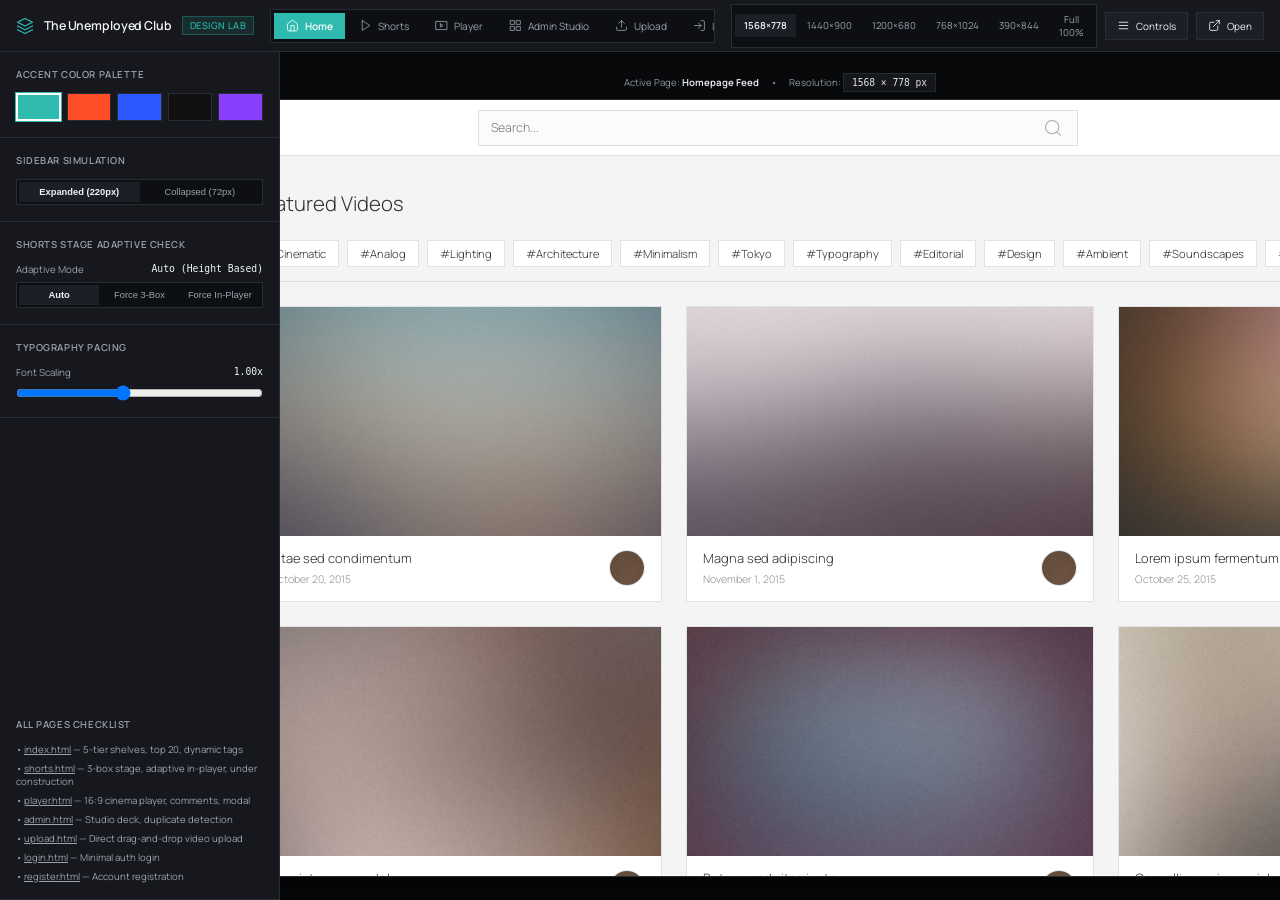
==== design/index.html @ 0a15f259 "Create interactive design lab and playground in design/ with multi-page preview and viewport experim" ====
<!DOCTYPE html>
<html lang="en">
<head>
  <meta charset="UTF-8">
  <meta name="viewport" content="width=device-width, initial-scale=1.0">
  <title>The Unemployed Club - Design Studio & Playground</title>
  <link rel="preconnect" href="https://fonts.googleapis.com">
  <link rel="preconnect" href="https://fonts.gstatic.com" crossorigin>
  <link href="https://fonts.googleapis.com/css2?family=Manrope:wght@300;400;500;600;700&display=swap" rel="stylesheet">
  <style>
    :root {
      --bg-studio: #0e0f12;
      --bg-panel: #16181d;
      --bg-panel-sub: #1c1f26;
      --color-border: #282c35;
      --color-fg: #9ba1b0;
      --color-fg-bold: #f0f2f5;
      --color-accent: #2ebaae;
      --font-sans: 'Manrope', -apple-system, BlinkMacSystemFont, sans-serif;
    }

    * {
      box-sizing: border-box;
      margin: 0;
      padding: 0;
    }

    html, body {
      height: 100%;
      background: var(--bg-studio);
      color: var(--color-fg);
      font-family: var(--font-sans);
      overflow: hidden;
      font-size: 13px;
    }

    /* Top Studio Navigation Header */
    .studio-header {
      height: 52px;
      background: var(--bg-panel);
      border-bottom: 1px solid var(--color-border);
      display: flex;
      align-items: center;
      justify-content: space-between;
      padding: 0 16px;
      gap: 16px;
      z-index: 100;
      position: relative;
    }

    .studio-brand {
      display: flex;
      align-items: center;
      gap: 10px;
      color: var(--color-fg-bold);
      font-weight: 600;
      font-size: 0.95rem;
      letter-spacing: -0.01em;
      white-space: nowrap;
    }

    .studio-brand svg {
      color: var(--color-accent);
      flex-shrink: 0;
    }

    .studio-tag {
      font-size: 0.72rem;
      font-weight: 500;
      color: var(--color-accent);
      background: rgba(46, 186, 174, 0.12);
      border: 1px solid rgba(46, 186, 174, 0.3);
      padding: 2px 7px;
      text-transform: uppercase;
      letter-spacing: 0.05em;
    }

    /* Page Navigation Tabs */
    .page-tabs-bar {
      display: flex;
      align-items: center;
      gap: 2px;
      background: var(--bg-studio);
      padding: 3px;
      border: 1px solid var(--color-border);
      overflow-x: auto;
    }

    .page-tab-btn {
      background: transparent;
      border: none;
      color: var(--color-fg);
      font-family: inherit;
      font-size: 0.78rem;
      padding: 6px 12px;
      cursor: pointer;
      display: inline-flex;
      align-items: center;
      gap: 6px;
      white-space: nowrap;
      transition: all 0.15s ease;
    }

    .page-tab-btn:hover {
      color: var(--color-fg-bold);
      background: var(--bg-panel-sub);
    }

    .page-tab-btn.is-active {
      color: #ffffff;
      background: var(--color-accent);
      font-weight: 600;
    }

    .page-tab-btn svg {
      width: 13px;
      height: 13px;
      flex-shrink: 0;
    }

    /* Right Viewport & Action Controls */
    .viewport-controls {
      display: flex;
      align-items: center;
      gap: 8px;
    }

    .viewport-preset-group {
      display: flex;
      align-items: center;
      gap: 2px;
      background: var(--bg-studio);
      padding: 3px;
      border: 1px solid var(--color-border);
    }

    .btn-vp {
      background: transparent;
      border: none;
      color: var(--color-fg);
      font-family: inherit;
      font-size: 0.74rem;
      padding: 5px 9px;
      cursor: pointer;
      transition: all 0.15s ease;
      display: inline-flex;
      align-items: center;
      gap: 5px;
    }

    .btn-vp:hover {
      color: var(--color-fg-bold);
      background: var(--bg-panel-sub);
    }

    .btn-vp.is-active {
      color: var(--color-fg-bold);
      background: var(--bg-panel-sub);
      font-weight: 600;
    }

    .btn-action-tool {
      background: var(--bg-panel-sub);
      border: 1px solid var(--color-border);
      color: var(--color-fg-bold);
      font-family: inherit;
      font-size: 0.76rem;
      padding: 6px 11px;
      cursor: pointer;
      display: inline-flex;
      align-items: center;
      gap: 6px;
      text-decoration: none;
      transition: all 0.15s ease;
    }

    .btn-action-tool:hover {
      border-color: var(--color-accent);
      color: var(--color-accent);
    }

    /* Main Studio Canvas Layout */
    .studio-main {
      height: calc(100% - 52px);
      display: flex;
      position: relative;
    }

    /* Left Design Experimentation Drawer */
    .experiment-drawer {
      width: 280px;
      background: var(--bg-panel);
      border-right: 1px solid var(--color-border);
      height: 100%;
      overflow-y: auto;
      display: flex;
      flex-direction: column;
      flex-shrink: 0;
      transition: width 0.2s ease, transform 0.2s ease;
    }

    .experiment-drawer.is-collapsed {
      transform: translateX(-100%);
      width: 0;
      border-right: none;
      overflow: hidden;
    }

    .drawer-section {
      padding: 16px;
      border-bottom: 1px solid var(--color-border);
    }

    .drawer-section-title {
      font-size: 0.74rem;
      font-weight: 600;
      text-transform: uppercase;
      letter-spacing: 0.06em;
      color: var(--color-fg);
      margin-bottom: 12px;
      display: flex;
      align-items: center;
      justify-content: space-between;
    }

    .control-row {
      display: flex;
      flex-direction: column;
      gap: 6px;
      margin-bottom: 12px;
    }

    .control-row:last-child {
      margin-bottom: 0;
    }

    .control-label {
      font-size: 0.75rem;
      color: var(--color-fg);
      display: flex;
      justify-content: space-between;
    }

    .control-label span:last-child {
      color: var(--color-fg-bold);
      font-family: monospace;
    }

    /* Color Swatch Options */
    .theme-swatches {
      display: grid;
      grid-template-columns: repeat(5, 1fr);
      gap: 6px;
    }

    .swatch-btn {
      width: 100%;
      height: 28px;
      border: 1px solid var(--color-border);
      cursor: pointer;
      transition: transform 0.15s ease, border-color 0.15s ease;
    }

    .swatch-btn:hover {
      transform: scale(1.08);
      border-color: #ffffff;
    }

    .swatch-btn.is-active {
      border: 2px solid #ffffff;
      outline: 1px solid var(--color-accent);
    }

    /* Segmented Radio Options */
    .seg-group {
      display: flex;
      background: var(--bg-studio);
      border: 1px solid var(--color-border);
      padding: 2px;
    }

    .seg-btn {
      flex: 1;
      background: transparent;
      border: none;
      color: var(--color-fg);
      font-size: 0.72rem;
      padding: 5px 8px;
      cursor: pointer;
      text-align: center;
      transition: all 0.15s ease;
    }

    .seg-btn:hover {
      color: var(--color-fg-bold);
    }

    .seg-btn.is-active {
      background: var(--bg-panel-sub);
      color: var(--color-fg-bold);
      font-weight: 600;
    }

    /* Central Viewport Stage */
    .viewport-stage {
      flex: 1;
      height: 100%;
      background: #08090b;
      display: flex;
      flex-direction: column;
      align-items: center;
      justify-content: center;
      position: relative;
      overflow: auto;
      padding: 16px;
    }

    .viewport-meta-bar {
      margin-bottom: 10px;
      display: flex;
      align-items: center;
      gap: 12px;
      font-size: 0.74rem;
      color: var(--color-fg);
    }

    .viewport-meta-badge {
      background: var(--bg-panel);
      border: 1px solid var(--color-border);
      padding: 3px 8px;
      color: var(--color-fg-bold);
      font-family: monospace;
    }

    .viewport-frame-wrapper {
      position: relative;
      background: #ffffff;
      box-shadow: 0 16px 48px rgba(0, 0, 0, 0.7);
      border: 1px solid var(--color-border);
      transition: width 0.25s cubic-bezier(0.16, 1, 0.3, 1), height 0.25s cubic-bezier(0.16, 1, 0.3, 1);
      display: flex;
      flex-direction: column;
    }

    .preview-iframe {
      width: 100%;
      height: 100%;
      border: none;
      display: block;
      background: #ffffff;
    }

    /* Component Inspector Modal / Drawer */
    .component-gallery {
      display: none;
      width: 100%;
      height: 100%;
      overflow-y: auto;
      padding: 24px;
      background: var(--bg-studio);
    }

    .component-gallery.is-active {
      display: block;
    }

    .gallery-grid {
      display: grid;
      grid-template-columns: repeat(auto-fill, minmax(360px, 1fr));
      gap: 20px;
      max-width: 1400px;
      margin: 0 auto;
    }

    .gallery-card {
      background: var(--bg-panel);
      border: 1px solid var(--color-border);
      padding: 18px;
      display: flex;
      flex-direction: column;
      gap: 12px;
    }

    .gallery-card-title {
      font-size: 0.84rem;
      font-weight: 600;
      color: var(--color-fg-bold);
      border-bottom: 1px solid var(--color-border);
      padding-bottom: 8px;
      display: flex;
      justify-content: space-between;
    }

    .gallery-card-preview {
      background: #ffffff;
      padding: 16px;
      color: #111111;
      display: flex;
      align-items: center;
      justify-content: center;
      min-height: 140px;
    }
  </style>
</head>
<body>

  <!-- Top Studio Navigation Header -->
  <header class="studio-header">
    <div class="studio-brand">
      <svg xmlns="http://www.w3.org/2000/svg" width="18" height="18" viewBox="0 0 24 24" fill="none" stroke="currentColor" stroke-width="1.8" stroke-linecap="round" stroke-linejoin="round">
        <polygon points="12 2 2 7 12 12 22 7 12 2"/>
        <polyline points="2 17 12 22 22 17"/>
        <polyline points="2 12 12 17 22 12"/>
      </svg>
      <span>The Unemployed Club</span>
      <span class="studio-tag">Design Lab</span>
    </div>

    <!-- Page Switcher Tabs -->
    <nav class="page-tabs-bar" aria-label="Page Selection">
      <button class="page-tab-btn is-active" data-page="../index.html" data-title="Homepage Feed">
        <svg xmlns="http://www.w3.org/2000/svg" width="14" height="14" viewBox="0 0 24 24" fill="none" stroke="currentColor" stroke-width="1.5" stroke-linecap="round" stroke-linejoin="round">
          <path d="m3 9 9-7 9 7v11a2 2 0 0 1-2 2H5a2 2 0 0 1-2-2z"/>
          <polyline points="9 22 9 12 15 12 15 22"/>
        </svg>
        <span>Home</span>
      </button>

      <button class="page-tab-btn" data-page="../shorts.html" data-title="Shorts Viewer (3-Box & In-Player)">
        <svg xmlns="http://www.w3.org/2000/svg" width="14" height="14" viewBox="0 0 24 24" fill="none" stroke="currentColor" stroke-width="1.5" stroke-linecap="round" stroke-linejoin="round">
          <polygon points="6 3 20 12 6 21 6 3"/>
        </svg>
        <span>Shorts</span>
      </button>

      <button class="page-tab-btn" data-page="../player.html" data-title="16:9 Cinema Player">
        <svg xmlns="http://www.w3.org/2000/svg" width="14" height="14" viewBox="0 0 24 24" fill="none" stroke="currentColor" stroke-width="1.5" stroke-linecap="round" stroke-linejoin="round">
          <rect width="20" height="15" x="2" y="4.5" rx="0"/>
          <polygon points="10 9 15 12 10 15 10 9"/>
        </svg>
        <span>Player</span>
      </button>

      <button class="page-tab-btn" data-page="../admin.html" data-title="Content Admin Studio">
        <svg xmlns="http://www.w3.org/2000/svg" width="14" height="14" viewBox="0 0 24 24" fill="none" stroke="currentColor" stroke-width="1.5" stroke-linecap="round" stroke-linejoin="round">
          <rect x="3" y="3" width="7" height="7"/>
          <rect x="14" y="3" width="7" height="7"/>
          <rect x="14" y="14" width="7" height="7"/>
          <rect x="3" y="14" width="7" height="7"/>
        </svg>
        <span>Admin Studio</span>
      </button>

      <button class="page-tab-btn" data-page="../upload.html" data-title="Upload Video Studio">
        <svg xmlns="http://www.w3.org/2000/svg" width="14" height="14" viewBox="0 0 24 24" fill="none" stroke="currentColor" stroke-width="1.5" stroke-linecap="round" stroke-linejoin="round">
          <path d="M21 15v4a2 2 0 0 1-2 2H5a2 2 0 0 1-2-2v-4"/>
          <polyline points="17 8 12 3 7 8"/>
          <line x1="12" x2="12" y1="3" y2="15"/>
        </svg>
        <span>Upload</span>
      </button>

      <button class="page-tab-btn" data-page="../login.html" data-title="User Authentication">
        <svg xmlns="http://www.w3.org/2000/svg" width="14" height="14" viewBox="0 0 24 24" fill="none" stroke="currentColor" stroke-width="1.5" stroke-linecap="round" stroke-linejoin="round">
          <path d="M15 3h4a2 2 0 0 1 2 2v14a2 2 0 0 1-2 2h-4"/>
          <polyline points="10 17 15 12 10 7"/>
          <line x1="15" x2="3" y1="12" y2="12"/>
        </svg>
        <span>Login</span>
      </button>

      <button class="page-tab-btn" data-page="../register.html" data-title="Register Account">
        <svg xmlns="http://www.w3.org/2000/svg" width="14" height="14" viewBox="0 0 24 24" fill="none" stroke="currentColor" stroke-width="1.5" stroke-linecap="round" stroke-linejoin="round">
          <path d="M16 21v-2a4 4 0 0 0-4-4H6a4 4 0 0 0-4 4v2"/>
          <circle cx="9" cy="7" r="4"/>
          <line x1="19" x2="19" y1="8" y2="14"/>
          <line x1="22" x2="16" y1="11" y2="11"/>
        </svg>
        <span>Register</span>
      </button>
    </nav>

    <!-- Viewport Resolution Presets & Tools -->
    <div class="viewport-controls">
      <div class="viewport-preset-group">
        <button class="btn-vp is-active" data-w="1568" data-h="778" title="User Viewport Resolution">
          <span>1568×778</span>
        </button>
        <button class="btn-vp" data-w="1440" data-h="900" title="Laptop">
          <span>1440×900</span>
        </button>
        <button class="btn-vp" data-w="1200" data-h="680" title="Shorter Screen (Tests Adaptive In-Player Layout)">
          <span>1200×680</span>
        </button>
        <button class="btn-vp" data-w="768" data-h="1024" title="Tablet">
          <span>768×1024</span>
        </button>
        <button class="btn-vp" data-w="390" data-h="844" title="Mobile">
          <span>390×844</span>
        </button>
        <button class="btn-vp" data-w="100%" data-h="100%" title="Full Fluid View">
          <span>Full 100%</span>
        </button>
      </div>

      <button class="btn-action-tool" id="btn-toggle-drawer" title="Toggle Design Controls">
        <svg xmlns="http://www.w3.org/2000/svg" width="13" height="13" viewBox="0 0 24 24" fill="none" stroke="currentColor" stroke-width="1.6" stroke-linecap="round" stroke-linejoin="round">
          <line x1="4" x2="20" y1="12" y2="12"/>
          <line x1="4" x2="20" y1="6" y2="6"/>
          <line x1="4" x2="20" y1="18" y2="18"/>
        </svg>
        <span>Controls</span>
      </button>

      <a href="../index.html" target="_blank" class="btn-action-tool" id="btn-open-external" title="Open Current Page in New Tab">
        <svg xmlns="http://www.w3.org/2000/svg" width="13" height="13" viewBox="0 0 24 24" fill="none" stroke="currentColor" stroke-width="1.6" stroke-linecap="round" stroke-linejoin="round">
          <path d="M18 13v6a2 2 0 0 1-2 2H5a2 2 0 0 1-2-2V8a2 2 0 0 1 2-2h6"/>
          <polyline points="15 3 21 3 21 9"/>
          <line x1="10" x2="21" y1="14" y2="3"/>
        </svg>
        <span>Open</span>
      </a>
    </div>
  </header>

  <!-- Main Studio Workspace -->
  <main class="studio-main">

    <!-- Left Experimentation Drawer -->
    <aside class="experiment-drawer" id="experiment-drawer">
      <div class="drawer-section">
        <div class="drawer-section-title">
          <span>Accent Color Palette</span>
        </div>
        <div class="theme-swatches">
          <button class="swatch-btn is-active" data-color="#2ebaae" style="background: #2ebaae;" title="Editorial Teal (Default)"></button>
          <button class="swatch-btn" data-color="#ff4d28" style="background: #ff4d28;" title="International Orange"></button>
          <button class="swatch-btn" data-color="#2b59ff" style="background: #2b59ff;" title="Cobalt Modern"></button>
          <button class="swatch-btn" data-color="#111111" style="background: #111111;" title="Brutalist Onyx"></button>
          <button class="swatch-btn" data-color="#8a3ffc" style="background: #8a3ffc;" title="Studio Purple"></button>
        </div>
      </div>

      <div class="drawer-section">
        <div class="drawer-section-title">
          <span>Sidebar Simulation</span>
        </div>
        <div class="seg-group" id="sidebar-seg-group">
          <button class="seg-btn is-active" data-sidebar="expanded">Expanded (220px)</button>
          <button class="seg-btn" data-sidebar="collapsed">Collapsed (72px)</button>
        </div>
      </div>

      <div class="drawer-section">
        <div class="drawer-section-title">
          <span>Shorts Stage Adaptive Check</span>
        </div>
        <div class="control-row">
          <label class="control-label">
            <span>Adaptive Mode</span>
            <span id="label-adaptive-mode">Auto (Height Based)</span>
          </label>
          <div class="seg-group" id="adaptive-seg-group">
            <button class="seg-btn is-active" data-force-adaptive="auto">Auto</button>
            <button class="seg-btn" data-force-adaptive="3box">Force 3-Box</button>
            <button class="seg-btn" data-force-adaptive="inplayer">Force In-Player</button>
          </div>
        </div>
      </div>

      <div class="drawer-section">
        <div class="drawer-section-title">
          <span>Typography Pacing</span>
        </div>
        <div class="control-row">
          <label class="control-label">
            <span>Font Scaling</span>
            <span id="label-font-scale">1.00x</span>
          </label>
          <input type="range" id="slider-font-scale" min="0.85" max="1.2" step="0.05" value="1.0" style="width: 100%;" />
        </div>
      </div>

      <div class="drawer-section" style="margin-top: auto;">
        <div class="drawer-section-title">
          <span>All Pages Checklist</span>
        </div>
        <ul style="list-style: none; font-size: 0.74rem; display: flex; flex-direction: column; gap: 6px; color: var(--color-fg);">
          <li>• <a href="../index.html" style="color: inherit;">index.html</a> — 5-tier shelves, top 20, dynamic tags</li>
          <li>• <a href="../shorts.html" style="color: inherit;">shorts.html</a> — 3-box stage, adaptive in-player, under construction</li>
          <li>• <a href="../player.html" style="color: inherit;">player.html</a> — 16:9 cinema player, comments, modal</li>
          <li>• <a href="../admin.html" style="color: inherit;">admin.html</a> — Studio deck, duplicate detection</li>
          <li>• <a href="../upload.html" style="color: inherit;">upload.html</a> — Direct drag-and-drop video upload</li>
          <li>• <a href="../login.html" style="color: inherit;">login.html</a> — Minimal auth login</li>
          <li>• <a href="../register.html" style="color: inherit;">register.html</a> — Account registration</li>
        </ul>
      </div>
    </aside>

    <!-- Viewport Stage -->
    <div class="viewport-stage" id="viewport-stage">
      <div class="viewport-meta-bar">
        <span>Active Page: <strong id="meta-page-title" style="color: var(--color-fg-bold);">Homepage Feed</strong></span>
        <span>•</span>
        <span>Resolution: <span class="viewport-meta-badge" id="meta-resolution">1568 × 778 px</span></span>
      </div>

      <div class="viewport-frame-wrapper" id="frame-wrapper" style="width: 1568px; height: 778px;">
        <iframe src="../index.html" class="preview-iframe" id="preview-iframe" title="Design Preview"></iframe>
      </div>
    </div>

  </main>

  <script>
    document.addEventListener('DOMContentLoaded', () => {
      const iframe = document.getElementById('preview-iframe');
      const frameWrapper = document.getElementById('frame-wrapper');
      const metaTitle = document.getElementById('meta-page-title');
      const metaRes = document.getElementById('meta-resolution');
      const openBtn = document.getElementById('btn-open-external');
      const drawer = document.getElementById('experiment-drawer');
      const drawerToggle = document.getElementById('btn-toggle-drawer');

      // 1. Page Tab Switching
      const pageTabs = document.querySelectorAll('.page-tab-btn');
      pageTabs.forEach(tab => {
        tab.addEventListener('click', () => {
          pageTabs.forEach(t => t.classList.remove('is-active'));
          tab.classList.add('is-active');

          const pageUrl = tab.getAttribute('data-page');
          const title = tab.getAttribute('data-title');

          iframe.src = pageUrl;
          metaTitle.textContent = title;
          openBtn.href = pageUrl;
        });
      });

      // 2. Viewport Switching
      const vpButtons = document.querySelectorAll('.btn-vp');
      vpButtons.forEach(btn => {
        btn.addEventListener('click', () => {
          vpButtons.forEach(b => b.classList.remove('is-active'));
          btn.classList.add('is-active');

          const w = btn.getAttribute('data-w');
          const h = btn.getAttribute('data-h');

          if (w.endsWith('%')) {
            frameWrapper.style.width = '100%';
            frameWrapper.style.height = '100%';
            metaRes.textContent = 'Fluid 100%';
          } else {
            frameWrapper.style.width = `${w}px`;
            frameWrapper.style.height = `${h}px`;
            metaRes.textContent = `${w} × ${h} px`;
          }
        });
      });

      // 3. Toggle Drawer
      if (drawerToggle && drawer) {
        drawerToggle.addEventListener('click', () => {
          drawer.classList.toggle('is-collapsed');
        });
      }

      // 4. Accent Color Switcher (Injects CSS variable into active iframe)
      const swatches = document.querySelectorAll('.swatch-btn');
      swatches.forEach(btn => {
        btn.addEventListener('click', () => {
          swatches.forEach(s => s.classList.remove('is-active'));
          btn.classList.add('is-active');

          const color = btn.getAttribute('data-color');
          try {
            if (iframe.contentDocument) {
              iframe.contentDocument.documentElement.style.setProperty('--color-accent', color);
            }
          } catch (e) {}
        });
      });

      // 5. Sidebar Simulation
      const sidebarBtns = document.querySelectorAll('#sidebar-seg-group .seg-btn');
      sidebarBtns.forEach(btn => {
        btn.addEventListener('click', () => {
          sidebarBtns.forEach(b => b.classList.remove('is-active'));
          btn.classList.add('is-active');

          const mode = btn.getAttribute('data-sidebar');
          try {
            if (iframe.contentDocument && iframe.contentDocument.body) {
              if (mode === 'collapsed') {
                iframe.contentDocument.body.classList.add('sidebar-collapsed');
              } else {
                iframe.contentDocument.body.classList.remove('sidebar-collapsed');
              }
            }
          } catch (e) {}
        });
      });

      // 6. Font Scale Slider
      const fontSlider = document.getElementById('slider-font-scale');
      const fontLabel = document.getElementById('label-font-scale');
      if (fontSlider && fontLabel) {
        fontSlider.addEventListener('input', () => {
          const val = fontSlider.value;
          fontLabel.textContent = `${parseFloat(val).toFixed(2)}x`;
          try {
            if (iframe.contentDocument) {
              iframe.contentDocument.documentElement.style.fontSize = `${16 * parseFloat(val)}px`;
            }
          } catch (e) {}
        });
      }

      // 7. Force Adaptive Mode (for testing Shorts layout specifically)
      const adaptiveBtns = document.querySelectorAll('#adaptive-seg-group .seg-btn');
      adaptiveBtns.forEach(btn => {
        btn.addEventListener('click', () => {
          adaptiveBtns.forEach(b => b.classList.remove('is-active'));
          btn.classList.add('is-active');

          const mode = btn.getAttribute('data-force-adaptive');
          try {
            if (!iframe.contentDocument) return;
            const doc = iframe.contentDocument;
            const comments = doc.getElementById('shorts-companion-panel');
            const info = doc.getElementById('shorts-info-panel');
            const overlay = doc.getElementById('shorts-player-overlay-info');
            const stage = doc.getElementById('shorts-stage');

            if (!comments || !overlay) return;

            if (mode === '3box') {
              comments.style.setProperty('display', 'flex', 'important');
              if (info) info.style.setProperty('display', 'flex', 'important');
              overlay.style.setProperty('display', 'none', 'important');
              if (stage) stage.style.setProperty('justify-content', 'space-between', 'important');
            } else if (mode === 'inplayer') {
              comments.style.setProperty('display', 'none', 'important');
              if (info) info.style.setProperty('display', 'none', 'important');
              overlay.style.setProperty('display', 'flex', 'important');
              if (stage) stage.style.setProperty('justify-content', 'center', 'important');
            } else {
              comments.style.removeProperty('display');
              if (info) info.removeProperty('display');
              overlay.style.removeProperty('display');
              if (stage) stage.style.removeProperty('justify-content');
            }
          } catch (e) {}
        });
      });

      // Re-apply live settings whenever iframe loads
      iframe.addEventListener('load', () => {
        const activeSwatch = document.querySelector('.swatch-btn.is-active');
        if (activeSwatch) {
          const color = activeSwatch.getAttribute('data-color');
          try {
            iframe.contentDocument.documentElement.style.setProperty('--color-accent', color);
          } catch (e) {}
        }
      });
    });
  </script>
</body>
</html>
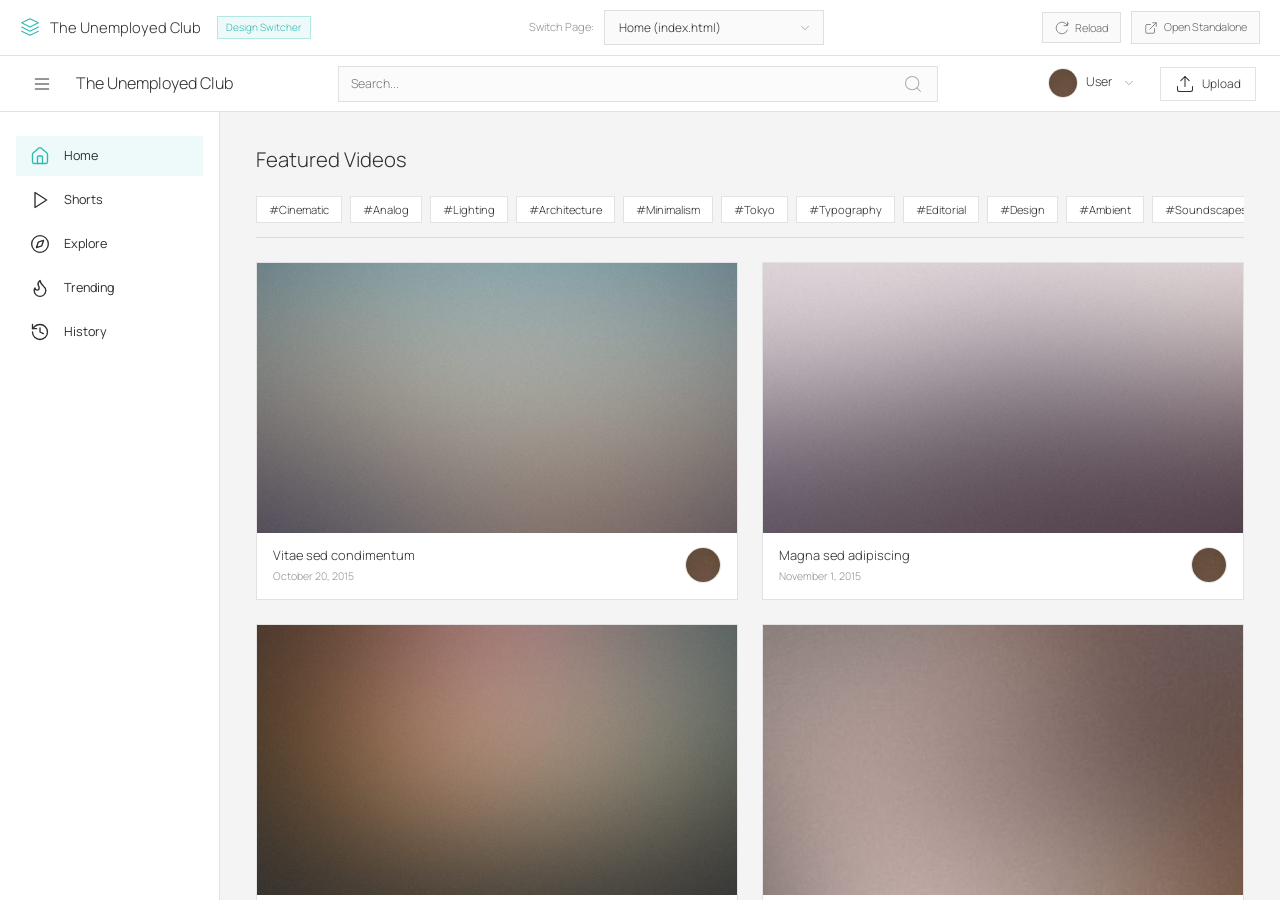
==== commit 0b169cb0: "Streamline design preview: remove dark drawer & borders, match website design with clean top dropdow" ====
--- a/design/index.html
+++ b/design/index.html
@@ -3,769 +3,284 @@
 <head>
   <meta charset="UTF-8">
   <meta name="viewport" content="width=device-width, initial-scale=1.0">
-  <title>The Unemployed Club - Design Studio & Playground</title>
+  <title>The Unemployed Club - Design Preview & Page Switcher</title>
   <link rel="preconnect" href="https://fonts.googleapis.com">
   <link rel="preconnect" href="https://fonts.gstatic.com" crossorigin>
   <link href="https://fonts.googleapis.com/css2?family=Manrope:wght@300;400;500;600;700&display=swap" rel="stylesheet">
+  <link rel="stylesheet" href="../css/style.css?v=6.0">
   <style>
-    :root {
-      --bg-studio: #0e0f12;
-      --bg-panel: #16181d;
-      --bg-panel-sub: #1c1f26;
-      --color-border: #282c35;
-      --color-fg: #9ba1b0;
-      --color-fg-bold: #f0f2f5;
-      --color-accent: #2ebaae;
-      --font-sans: 'Manrope', -apple-system, BlinkMacSystemFont, sans-serif;
-    }
-
-    * {
-      box-sizing: border-box;
+    /* Reset & Full Screen Edge-to-Edge Canvas */
+    html, body {
       margin: 0;
       padding: 0;
-    }
-
-    html, body {
-      height: 100%;
-      background: var(--bg-studio);
-      color: var(--color-fg);
-      font-family: var(--font-sans);
-      overflow: hidden;
-      font-size: 13px;
-    }
-
-    /* Top Studio Navigation Header */
-    .studio-header {
-      height: 52px;
-      background: var(--bg-panel);
-      border-bottom: 1px solid var(--color-border);
-      display: flex;
-      align-items: center;
-      justify-content: space-between;
-      padding: 0 16px;
-      gap: 16px;
-      z-index: 100;
-      position: relative;
-    }
-
-    .studio-brand {
-      display: flex;
-      align-items: center;
-      gap: 10px;
-      color: var(--color-fg-bold);
-      font-weight: 600;
-      font-size: 0.95rem;
-      letter-spacing: -0.01em;
-      white-space: nowrap;
-    }
-
-    .studio-brand svg {
-      color: var(--color-accent);
-      flex-shrink: 0;
-    }
-
-    .studio-tag {
-      font-size: 0.72rem;
-      font-weight: 500;
-      color: var(--color-accent);
-      background: rgba(46, 186, 174, 0.12);
-      border: 1px solid rgba(46, 186, 174, 0.3);
-      padding: 2px 7px;
-      text-transform: uppercase;
-      letter-spacing: 0.05em;
-    }
-
-    /* Page Navigation Tabs */
-    .page-tabs-bar {
-      display: flex;
-      align-items: center;
-      gap: 2px;
-      background: var(--bg-studio);
-      padding: 3px;
-      border: 1px solid var(--color-border);
-      overflow-x: auto;
-    }
-
-    .page-tab-btn {
-      background: transparent;
-      border: none;
-      color: var(--color-fg);
-      font-family: inherit;
-      font-size: 0.78rem;
-      padding: 6px 12px;
-      cursor: pointer;
-      display: inline-flex;
-      align-items: center;
-      gap: 6px;
-      white-space: nowrap;
-      transition: all 0.15s ease;
-    }
-
-    .page-tab-btn:hover {
-      color: var(--color-fg-bold);
-      background: var(--bg-panel-sub);
-    }
-
-    .page-tab-btn.is-active {
-      color: #ffffff;
-      background: var(--color-accent);
-      font-weight: 600;
-    }
-
-    .page-tab-btn svg {
-      width: 13px;
-      height: 13px;
-      flex-shrink: 0;
-    }
-
-    /* Right Viewport & Action Controls */
-    .viewport-controls {
-      display: flex;
-      align-items: center;
-      gap: 8px;
-    }
-
-    .viewport-preset-group {
-      display: flex;
-      align-items: center;
-      gap: 2px;
-      background: var(--bg-studio);
-      padding: 3px;
-      border: 1px solid var(--color-border);
-    }
-
-    .btn-vp {
-      background: transparent;
-      border: none;
-      color: var(--color-fg);
-      font-family: inherit;
-      font-size: 0.74rem;
-      padding: 5px 9px;
-      cursor: pointer;
-      transition: all 0.15s ease;
-      display: inline-flex;
-      align-items: center;
-      gap: 5px;
-    }
-
-    .btn-vp:hover {
-      color: var(--color-fg-bold);
-      background: var(--bg-panel-sub);
-    }
-
-    .btn-vp.is-active {
-      color: var(--color-fg-bold);
-      background: var(--bg-panel-sub);
-      font-weight: 600;
-    }
-
-    .btn-action-tool {
-      background: var(--bg-panel-sub);
-      border: 1px solid var(--color-border);
-      color: var(--color-fg-bold);
-      font-family: inherit;
-      font-size: 0.76rem;
-      padding: 6px 11px;
-      cursor: pointer;
-      display: inline-flex;
-      align-items: center;
-      gap: 6px;
-      text-decoration: none;
-      transition: all 0.15s ease;
-    }
-
-    .btn-action-tool:hover {
-      border-color: var(--color-accent);
-      color: var(--color-accent);
-    }
-
-    /* Main Studio Canvas Layout */
-    .studio-main {
-      height: calc(100% - 52px);
-      display: flex;
-      position: relative;
-    }
-
-    /* Left Design Experimentation Drawer */
-    .experiment-drawer {
-      width: 280px;
-      background: var(--bg-panel);
-      border-right: 1px solid var(--color-border);
-      height: 100%;
-      overflow-y: auto;
-      display: flex;
-      flex-direction: column;
-      flex-shrink: 0;
-      transition: width 0.2s ease, transform 0.2s ease;
-    }
-
-    .experiment-drawer.is-collapsed {
-      transform: translateX(-100%);
-      width: 0;
-      border-right: none;
-      overflow: hidden;
-    }
-
-    .drawer-section {
-      padding: 16px;
-      border-bottom: 1px solid var(--color-border);
-    }
-
-    .drawer-section-title {
-      font-size: 0.74rem;
-      font-weight: 600;
-      text-transform: uppercase;
-      letter-spacing: 0.06em;
-      color: var(--color-fg);
-      margin-bottom: 12px;
-      display: flex;
-      align-items: center;
-      justify-content: space-between;
-    }
-
-    .control-row {
-      display: flex;
-      flex-direction: column;
-      gap: 6px;
-      margin-bottom: 12px;
-    }
-
-    .control-row:last-child {
-      margin-bottom: 0;
-    }
-
-    .control-label {
-      font-size: 0.75rem;
-      color: var(--color-fg);
-      display: flex;
-      justify-content: space-between;
-    }
-
-    .control-label span:last-child {
-      color: var(--color-fg-bold);
-      font-family: monospace;
-    }
-
-    /* Color Swatch Options */
-    .theme-swatches {
-      display: grid;
-      grid-template-columns: repeat(5, 1fr);
-      gap: 6px;
-    }
-
-    .swatch-btn {
-      width: 100%;
-      height: 28px;
-      border: 1px solid var(--color-border);
-      cursor: pointer;
-      transition: transform 0.15s ease, border-color 0.15s ease;
-    }
-
-    .swatch-btn:hover {
-      transform: scale(1.08);
-      border-color: #ffffff;
-    }
-
-    .swatch-btn.is-active {
-      border: 2px solid #ffffff;
-      outline: 1px solid var(--color-accent);
-    }
-
-    /* Segmented Radio Options */
-    .seg-group {
-      display: flex;
-      background: var(--bg-studio);
-      border: 1px solid var(--color-border);
-      padding: 2px;
-    }
-
-    .seg-btn {
-      flex: 1;
-      background: transparent;
-      border: none;
-      color: var(--color-fg);
-      font-size: 0.72rem;
-      padding: 5px 8px;
-      cursor: pointer;
-      text-align: center;
-      transition: all 0.15s ease;
-    }
-
-    .seg-btn:hover {
-      color: var(--color-fg-bold);
-    }
-
-    .seg-btn.is-active {
-      background: var(--bg-panel-sub);
-      color: var(--color-fg-bold);
-      font-weight: 600;
-    }
-
-    /* Central Viewport Stage */
-    .viewport-stage {
-      flex: 1;
-      height: 100%;
-      background: #08090b;
-      display: flex;
-      flex-direction: column;
-      align-items: center;
-      justify-content: center;
-      position: relative;
-      overflow: auto;
-      padding: 16px;
-    }
-
-    .viewport-meta-bar {
-      margin-bottom: 10px;
-      display: flex;
-      align-items: center;
-      gap: 12px;
-      font-size: 0.74rem;
-      color: var(--color-fg);
-    }
-
-    .viewport-meta-badge {
-      background: var(--bg-panel);
-      border: 1px solid var(--color-border);
-      padding: 3px 8px;
-      color: var(--color-fg-bold);
-      font-family: monospace;
-    }
-
-    .viewport-frame-wrapper {
-      position: relative;
-      background: #ffffff;
-      box-shadow: 0 16px 48px rgba(0, 0, 0, 0.7);
-      border: 1px solid var(--color-border);
-      transition: width 0.25s cubic-bezier(0.16, 1, 0.3, 1), height 0.25s cubic-bezier(0.16, 1, 0.3, 1);
-      display: flex;
-      flex-direction: column;
-    }
-
-    .preview-iframe {
       width: 100%;
       height: 100%;
+      overflow: hidden;
+      background: var(--bg-body, #f4f4f4);
+      font-family: var(--font-sans, 'Manrope', sans-serif);
+    }
+
+    /* Website-Matching Design Navigation Header */
+    .design-nav-header {
+      height: var(--header-height, 56px);
+      background: var(--bg-card, #ffffff);
+      border-bottom: 1px solid var(--color-border, #e2e8f0);
+      display: flex;
+      align-items: center;
+      justify-content: space-between;
+      padding: 0 20px;
+      position: relative;
+      z-index: 1000;
+      box-sizing: border-box;
+    }
+
+    .design-nav-left {
+      display: flex;
+      align-items: center;
+      gap: 16px;
+    }
+
+    .design-logo {
+      display: flex;
+      align-items: center;
+      gap: 10px;
+      text-decoration: none;
+      color: var(--color-fg-bold, #111111);
+      font-size: 1.05rem;
+      font-weight: 600;
+      letter-spacing: -0.01em;
+    }
+
+    .design-logo svg {
+      color: var(--color-accent, #2ebaae);
+      flex-shrink: 0;
+    }
+
+    .design-preview-tag {
+      font-size: 0.72rem;
+      font-weight: 500;
+      color: var(--color-accent, #2ebaae);
+      background: rgba(46, 186, 174, 0.08);
+      border: 1px solid rgba(46, 186, 174, 0.3);
+      padding: 3px 8px;
+      letter-spacing: 0.03em;
+    }
+
+    /* Seamless Dropdown Menu for Switching Pages */
+    .design-page-dropdown-container {
+      display: flex;
+      align-items: center;
+      gap: 10px;
+    }
+
+    .design-dropdown-label {
+      font-size: 0.8rem;
+      color: var(--color-fg-light, #666666);
+      font-weight: 500;
+      white-space: nowrap;
+    }
+
+    .design-dropdown-wrapper {
+      position: relative;
+      display: flex;
+      align-items: center;
+    }
+
+    .design-page-select {
+      appearance: none;
+      -webkit-appearance: none;
+      background: #fafafa;
+      border: 1px solid var(--color-border, #e2e8f0);
+      padding: 8px 36px 8px 14px;
+      font-family: inherit;
+      font-size: 0.85rem;
+      font-weight: 500;
+      color: var(--color-fg-bold, #111111);
+      cursor: pointer;
+      outline: none;
+      transition: border-color 0.15s ease, background 0.15s ease;
+      min-width: 220px;
+    }
+
+    .design-page-select:hover,
+    .design-page-select:focus {
+      border-color: var(--color-accent, #2ebaae);
+      background: #ffffff;
+    }
+
+    .design-dropdown-arrow {
+      position: absolute;
+      right: 12px;
+      pointer-events: none;
+      color: var(--color-fg-light, #666666);
+      display: flex;
+      align-items: center;
+    }
+
+    /* Header Actions */
+    .design-header-actions {
+      display: flex;
+      align-items: center;
+      gap: 10px;
+    }
+
+    .btn-design-action {
+      display: inline-flex;
+      align-items: center;
+      gap: 6px;
+      padding: 7px 12px;
+      font-size: 0.78rem;
+      font-weight: 500;
+      color: var(--color-fg, #333333);
+      background: #fafafa;
+      border: 1px solid var(--color-border, #e2e8f0);
+      text-decoration: none;
+      cursor: pointer;
+      font-family: inherit;
+      transition: all 0.15s ease;
+    }
+
+    .btn-design-action:hover {
+      border-color: var(--color-accent, #2ebaae);
+      color: var(--color-accent, #2ebaae);
+      background: #ffffff;
+    }
+
+    .btn-design-action svg {
+      width: 14px;
+      height: 14px;
+      flex-shrink: 0;
+    }
+
+    /* 100% Full-Screen Edge-to-Edge Frame (Zero Black Margins) */
+    .design-full-frame-container {
+      width: 100vw;
+      height: calc(100vh - var(--header-height, 56px));
+      margin: 0;
+      padding: 0;
+      border: none;
+      overflow: hidden;
+      display: block;
+      background: var(--bg-body, #f4f4f4);
+    }
+
+    .design-full-iframe {
+      width: 100%;
+      height: 100%;
+      margin: 0;
+      padding: 0;
       border: none;
       display: block;
-      background: #ffffff;
-    }
-
-    /* Component Inspector Modal / Drawer */
-    .component-gallery {
-      display: none;
-      width: 100%;
-      height: 100%;
-      overflow-y: auto;
-      padding: 24px;
-      background: var(--bg-studio);
-    }
-
-    .component-gallery.is-active {
-      display: block;
-    }
-
-    .gallery-grid {
-      display: grid;
-      grid-template-columns: repeat(auto-fill, minmax(360px, 1fr));
-      gap: 20px;
-      max-width: 1400px;
-      margin: 0 auto;
-    }
-
-    .gallery-card {
-      background: var(--bg-panel);
-      border: 1px solid var(--color-border);
-      padding: 18px;
-      display: flex;
-      flex-direction: column;
-      gap: 12px;
-    }
-
-    .gallery-card-title {
-      font-size: 0.84rem;
-      font-weight: 600;
-      color: var(--color-fg-bold);
-      border-bottom: 1px solid var(--color-border);
-      padding-bottom: 8px;
-      display: flex;
-      justify-content: space-between;
-    }
-
-    .gallery-card-preview {
-      background: #ffffff;
-      padding: 16px;
-      color: #111111;
-      display: flex;
-      align-items: center;
-      justify-content: center;
-      min-height: 140px;
+      background: transparent;
     }
   </style>
 </head>
 <body>
 
-  <!-- Top Studio Navigation Header -->
-  <header class="studio-header">
-    <div class="studio-brand">
-      <svg xmlns="http://www.w3.org/2000/svg" width="18" height="18" viewBox="0 0 24 24" fill="none" stroke="currentColor" stroke-width="1.8" stroke-linecap="round" stroke-linejoin="round">
-        <polygon points="12 2 2 7 12 12 22 7 12 2"/>
-        <polyline points="2 17 12 22 22 17"/>
-        <polyline points="2 12 12 17 22 12"/>
-      </svg>
-      <span>The Unemployed Club</span>
-      <span class="studio-tag">Design Lab</span>
+  <!-- Website Design Navigation Header -->
+  <header class="design-nav-header">
+    <div class="design-nav-left">
+      <a href="../index.html" class="design-logo" title="Back to Live Home">
+        <svg xmlns="http://www.w3.org/2000/svg" width="20" height="20" viewBox="0 0 24 24" fill="none" stroke="currentColor" stroke-width="1.8" stroke-linecap="round" stroke-linejoin="round">
+          <polygon points="12 2 2 7 12 12 22 7 12 2"/>
+          <polyline points="2 17 12 22 22 17"/>
+          <polyline points="2 12 12 17 22 12"/>
+        </svg>
+        <span>The Unemployed Club</span>
+      </a>
+      <span class="design-preview-tag">Design Switcher</span>
     </div>
 
-    <!-- Page Switcher Tabs -->
-    <nav class="page-tabs-bar" aria-label="Page Selection">
-      <button class="page-tab-btn is-active" data-page="../index.html" data-title="Homepage Feed">
-        <svg xmlns="http://www.w3.org/2000/svg" width="14" height="14" viewBox="0 0 24 24" fill="none" stroke="currentColor" stroke-width="1.5" stroke-linecap="round" stroke-linejoin="round">
-          <path d="m3 9 9-7 9 7v11a2 2 0 0 1-2 2H5a2 2 0 0 1-2-2z"/>
-          <polyline points="9 22 9 12 15 12 15 22"/>
+    <!-- Dropdown Menu for Switching Different Pages -->
+    <div class="design-page-dropdown-container">
+      <label for="page-select" class="design-dropdown-label">Switch Page:</label>
+      <div class="design-dropdown-wrapper">
+        <select id="page-select" class="design-page-select" aria-label="Select website page to view">
+          <option value="../index.html" selected>Home (index.html)</option>
+          <option value="../shorts.html">Shorts (shorts.html)</option>
+          <option value="../player.html">Video Player (player.html)</option>
+          <option value="../admin.html">Admin Studio (admin.html)</option>
+          <option value="../upload.html">Upload Video (upload.html)</option>
+          <option value="../login.html">Sign In (login.html)</option>
+          <option value="../register.html">Register (register.html)</option>
+        </select>
+        <div class="design-dropdown-arrow">
+          <svg xmlns="http://www.w3.org/2000/svg" width="14" height="14" viewBox="0 0 24 24" fill="none" stroke="currentColor" stroke-width="1.6" stroke-linecap="round" stroke-linejoin="round">
+            <polyline points="6 9 12 15 18 9"/>
+          </svg>
+        </div>
+      </div>
+    </div>
+
+    <!-- Right Header Actions -->
+    <div class="design-header-actions">
+      <button type="button" class="btn-design-action" id="btn-reload-page" title="Reload active page">
+        <svg xmlns="http://www.w3.org/2000/svg" width="14" height="14" viewBox="0 0 24 24" fill="none" stroke="currentColor" stroke-width="1.6" stroke-linecap="round" stroke-linejoin="round">
+          <path d="M21.5 2v6h-6M21.34 15.57a10 10 0 1 1-.57-8.38l5.67-5.67"/>
         </svg>
-        <span>Home</span>
+        <span>Reload</span>
       </button>
 
-      <button class="page-tab-btn" data-page="../shorts.html" data-title="Shorts Viewer (3-Box & In-Player)">
-        <svg xmlns="http://www.w3.org/2000/svg" width="14" height="14" viewBox="0 0 24 24" fill="none" stroke="currentColor" stroke-width="1.5" stroke-linecap="round" stroke-linejoin="round">
-          <polygon points="6 3 20 12 6 21 6 3"/>
-        </svg>
-        <span>Shorts</span>
-      </button>
-
-      <button class="page-tab-btn" data-page="../player.html" data-title="16:9 Cinema Player">
-        <svg xmlns="http://www.w3.org/2000/svg" width="14" height="14" viewBox="0 0 24 24" fill="none" stroke="currentColor" stroke-width="1.5" stroke-linecap="round" stroke-linejoin="round">
-          <rect width="20" height="15" x="2" y="4.5" rx="0"/>
-          <polygon points="10 9 15 12 10 15 10 9"/>
-        </svg>
-        <span>Player</span>
-      </button>
-
-      <button class="page-tab-btn" data-page="../admin.html" data-title="Content Admin Studio">
-        <svg xmlns="http://www.w3.org/2000/svg" width="14" height="14" viewBox="0 0 24 24" fill="none" stroke="currentColor" stroke-width="1.5" stroke-linecap="round" stroke-linejoin="round">
-          <rect x="3" y="3" width="7" height="7"/>
-          <rect x="14" y="3" width="7" height="7"/>
-          <rect x="14" y="14" width="7" height="7"/>
-          <rect x="3" y="14" width="7" height="7"/>
-        </svg>
-        <span>Admin Studio</span>
-      </button>
-
-      <button class="page-tab-btn" data-page="../upload.html" data-title="Upload Video Studio">
-        <svg xmlns="http://www.w3.org/2000/svg" width="14" height="14" viewBox="0 0 24 24" fill="none" stroke="currentColor" stroke-width="1.5" stroke-linecap="round" stroke-linejoin="round">
-          <path d="M21 15v4a2 2 0 0 1-2 2H5a2 2 0 0 1-2-2v-4"/>
-          <polyline points="17 8 12 3 7 8"/>
-          <line x1="12" x2="12" y1="3" y2="15"/>
-        </svg>
-        <span>Upload</span>
-      </button>
-
-      <button class="page-tab-btn" data-page="../login.html" data-title="User Authentication">
-        <svg xmlns="http://www.w3.org/2000/svg" width="14" height="14" viewBox="0 0 24 24" fill="none" stroke="currentColor" stroke-width="1.5" stroke-linecap="round" stroke-linejoin="round">
-          <path d="M15 3h4a2 2 0 0 1 2 2v14a2 2 0 0 1-2 2h-4"/>
-          <polyline points="10 17 15 12 10 7"/>
-          <line x1="15" x2="3" y1="12" y2="12"/>
-        </svg>
-        <span>Login</span>
-      </button>
-
-      <button class="page-tab-btn" data-page="../register.html" data-title="Register Account">
-        <svg xmlns="http://www.w3.org/2000/svg" width="14" height="14" viewBox="0 0 24 24" fill="none" stroke="currentColor" stroke-width="1.5" stroke-linecap="round" stroke-linejoin="round">
-          <path d="M16 21v-2a4 4 0 0 0-4-4H6a4 4 0 0 0-4 4v2"/>
-          <circle cx="9" cy="7" r="4"/>
-          <line x1="19" x2="19" y1="8" y2="14"/>
-          <line x1="22" x2="16" y1="11" y2="11"/>
-        </svg>
-        <span>Register</span>
-      </button>
-    </nav>
-
-    <!-- Viewport Resolution Presets & Tools -->
-    <div class="viewport-controls">
-      <div class="viewport-preset-group">
-        <button class="btn-vp is-active" data-w="1568" data-h="778" title="User Viewport Resolution">
-          <span>1568×778</span>
-        </button>
-        <button class="btn-vp" data-w="1440" data-h="900" title="Laptop">
-          <span>1440×900</span>
-        </button>
-        <button class="btn-vp" data-w="1200" data-h="680" title="Shorter Screen (Tests Adaptive In-Player Layout)">
-          <span>1200×680</span>
-        </button>
-        <button class="btn-vp" data-w="768" data-h="1024" title="Tablet">
-          <span>768×1024</span>
-        </button>
-        <button class="btn-vp" data-w="390" data-h="844" title="Mobile">
-          <span>390×844</span>
-        </button>
-        <button class="btn-vp" data-w="100%" data-h="100%" title="Full Fluid View">
-          <span>Full 100%</span>
-        </button>
-      </div>
-
-      <button class="btn-action-tool" id="btn-toggle-drawer" title="Toggle Design Controls">
-        <svg xmlns="http://www.w3.org/2000/svg" width="13" height="13" viewBox="0 0 24 24" fill="none" stroke="currentColor" stroke-width="1.6" stroke-linecap="round" stroke-linejoin="round">
-          <line x1="4" x2="20" y1="12" y2="12"/>
-          <line x1="4" x2="20" y1="6" y2="6"/>
-          <line x1="4" x2="20" y1="18" y2="18"/>
-        </svg>
-        <span>Controls</span>
-      </button>
-
-      <a href="../index.html" target="_blank" class="btn-action-tool" id="btn-open-external" title="Open Current Page in New Tab">
-        <svg xmlns="http://www.w3.org/2000/svg" width="13" height="13" viewBox="0 0 24 24" fill="none" stroke="currentColor" stroke-width="1.6" stroke-linecap="round" stroke-linejoin="round">
+      <a href="../index.html" target="_blank" class="btn-design-action" id="btn-open-direct" title="Open active page in standalone new tab">
+        <svg xmlns="http://www.w3.org/2000/svg" width="14" height="14" viewBox="0 0 24 24" fill="none" stroke="currentColor" stroke-width="1.6" stroke-linecap="round" stroke-linejoin="round">
           <path d="M18 13v6a2 2 0 0 1-2 2H5a2 2 0 0 1-2-2V8a2 2 0 0 1 2-2h6"/>
           <polyline points="15 3 21 3 21 9"/>
           <line x1="10" x2="21" y1="14" y2="3"/>
         </svg>
-        <span>Open</span>
+        <span>Open Standalone</span>
       </a>
     </div>
   </header>
 
-  <!-- Main Studio Workspace -->
-  <main class="studio-main">
-
-    <!-- Left Experimentation Drawer -->
-    <aside class="experiment-drawer" id="experiment-drawer">
-      <div class="drawer-section">
-        <div class="drawer-section-title">
-          <span>Accent Color Palette</span>
-        </div>
-        <div class="theme-swatches">
-          <button class="swatch-btn is-active" data-color="#2ebaae" style="background: #2ebaae;" title="Editorial Teal (Default)"></button>
-          <button class="swatch-btn" data-color="#ff4d28" style="background: #ff4d28;" title="International Orange"></button>
-          <button class="swatch-btn" data-color="#2b59ff" style="background: #2b59ff;" title="Cobalt Modern"></button>
-          <button class="swatch-btn" data-color="#111111" style="background: #111111;" title="Brutalist Onyx"></button>
-          <button class="swatch-btn" data-color="#8a3ffc" style="background: #8a3ffc;" title="Studio Purple"></button>
-        </div>
-      </div>
-
-      <div class="drawer-section">
-        <div class="drawer-section-title">
-          <span>Sidebar Simulation</span>
-        </div>
-        <div class="seg-group" id="sidebar-seg-group">
-          <button class="seg-btn is-active" data-sidebar="expanded">Expanded (220px)</button>
-          <button class="seg-btn" data-sidebar="collapsed">Collapsed (72px)</button>
-        </div>
-      </div>
-
-      <div class="drawer-section">
-        <div class="drawer-section-title">
-          <span>Shorts Stage Adaptive Check</span>
-        </div>
-        <div class="control-row">
-          <label class="control-label">
-            <span>Adaptive Mode</span>
-            <span id="label-adaptive-mode">Auto (Height Based)</span>
-          </label>
-          <div class="seg-group" id="adaptive-seg-group">
-            <button class="seg-btn is-active" data-force-adaptive="auto">Auto</button>
-            <button class="seg-btn" data-force-adaptive="3box">Force 3-Box</button>
-            <button class="seg-btn" data-force-adaptive="inplayer">Force In-Player</button>
-          </div>
-        </div>
-      </div>
-
-      <div class="drawer-section">
-        <div class="drawer-section-title">
-          <span>Typography Pacing</span>
-        </div>
-        <div class="control-row">
-          <label class="control-label">
-            <span>Font Scaling</span>
-            <span id="label-font-scale">1.00x</span>
-          </label>
-          <input type="range" id="slider-font-scale" min="0.85" max="1.2" step="0.05" value="1.0" style="width: 100%;" />
-        </div>
-      </div>
-
-      <div class="drawer-section" style="margin-top: auto;">
-        <div class="drawer-section-title">
-          <span>All Pages Checklist</span>
-        </div>
-        <ul style="list-style: none; font-size: 0.74rem; display: flex; flex-direction: column; gap: 6px; color: var(--color-fg);">
-          <li>• <a href="../index.html" style="color: inherit;">index.html</a> — 5-tier shelves, top 20, dynamic tags</li>
-          <li>• <a href="../shorts.html" style="color: inherit;">shorts.html</a> — 3-box stage, adaptive in-player, under construction</li>
-          <li>• <a href="../player.html" style="color: inherit;">player.html</a> — 16:9 cinema player, comments, modal</li>
-          <li>• <a href="../admin.html" style="color: inherit;">admin.html</a> — Studio deck, duplicate detection</li>
-          <li>• <a href="../upload.html" style="color: inherit;">upload.html</a> — Direct drag-and-drop video upload</li>
-          <li>• <a href="../login.html" style="color: inherit;">login.html</a> — Minimal auth login</li>
-          <li>• <a href="../register.html" style="color: inherit;">register.html</a> — Account registration</li>
-        </ul>
-      </div>
-    </aside>
-
-    <!-- Viewport Stage -->
-    <div class="viewport-stage" id="viewport-stage">
-      <div class="viewport-meta-bar">
-        <span>Active Page: <strong id="meta-page-title" style="color: var(--color-fg-bold);">Homepage Feed</strong></span>
-        <span>•</span>
-        <span>Resolution: <span class="viewport-meta-badge" id="meta-resolution">1568 × 778 px</span></span>
-      </div>
-
-      <div class="viewport-frame-wrapper" id="frame-wrapper" style="width: 1568px; height: 778px;">
-        <iframe src="../index.html" class="preview-iframe" id="preview-iframe" title="Design Preview"></iframe>
-      </div>
-    </div>
-
+  <!-- Edge-to-Edge 100% Screen View (Zero Margins) -->
+  <main class="design-full-frame-container">
+    <iframe src="../index.html" class="design-full-iframe" id="design-iframe" title="Website Page Preview"></iframe>
   </main>
 
   <script>
     document.addEventListener('DOMContentLoaded', () => {
-      const iframe = document.getElementById('preview-iframe');
-      const frameWrapper = document.getElementById('frame-wrapper');
-      const metaTitle = document.getElementById('meta-page-title');
-      const metaRes = document.getElementById('meta-resolution');
-      const openBtn = document.getElementById('btn-open-external');
-      const drawer = document.getElementById('experiment-drawer');
-      const drawerToggle = document.getElementById('btn-toggle-drawer');
-
-      // 1. Page Tab Switching
-      const pageTabs = document.querySelectorAll('.page-tab-btn');
-      pageTabs.forEach(tab => {
-        tab.addEventListener('click', () => {
-          pageTabs.forEach(t => t.classList.remove('is-active'));
-          tab.classList.add('is-active');
-
-          const pageUrl = tab.getAttribute('data-page');
-          const title = tab.getAttribute('data-title');
-
-          iframe.src = pageUrl;
-          metaTitle.textContent = title;
-          openBtn.href = pageUrl;
-        });
+      const select = document.getElementById('page-select');
+      const iframe = document.getElementById('design-iframe');
+      const openBtn = document.getElementById('btn-open-direct');
+      const reloadBtn = document.getElementById('btn-reload-page');
+
+      // Check URL query param for default page e.g. ?page=shorts
+      const urlParams = new URLSearchParams(window.location.search);
+      const queryPage = urlParams.get('page');
+      if (queryPage) {
+        const option = Array.from(select.options).find(opt => opt.value.includes(queryPage));
+        if (option) {
+          select.value = option.value;
+          iframe.src = option.value;
+          openBtn.href = option.value;
+        }
+      }
+
+      // Handle Dropdown Change
+      select.addEventListener('change', () => {
+        const pageUrl = select.value;
+        iframe.src = pageUrl;
+        openBtn.href = pageUrl;
+
+        // Cleanly update URL without full page reload
+        try {
+          const pageName = pageUrl.replace('../', '').replace('.html', '');
+          const newUrl = new URL(window.location.href);
+          newUrl.searchParams.set('page', pageName);
+          window.history.replaceState({}, '', newUrl.toString());
+        } catch (e) {}
       });
 
-      // 2. Viewport Switching
-      const vpButtons = document.querySelectorAll('.btn-vp');
-      vpButtons.forEach(btn => {
-        btn.addEventListener('click', () => {
-          vpButtons.forEach(b => b.classList.remove('is-active'));
-          btn.classList.add('is-active');
-
-          const w = btn.getAttribute('data-w');
-          const h = btn.getAttribute('data-h');
-
-          if (w.endsWith('%')) {
-            frameWrapper.style.width = '100%';
-            frameWrapper.style.height = '100%';
-            metaRes.textContent = 'Fluid 100%';
-          } else {
-            frameWrapper.style.width = `${w}px`;
-            frameWrapper.style.height = `${h}px`;
-            metaRes.textContent = `${w} × ${h} px`;
+      // Handle Reload
+      if (reloadBtn) {
+        reloadBtn.addEventListener('click', () => {
+          try {
+            iframe.contentWindow.location.reload();
+          } catch (e) {
+            iframe.src = select.value;
           }
         });
-      });
-
-      // 3. Toggle Drawer
-      if (drawerToggle && drawer) {
-        drawerToggle.addEventListener('click', () => {
-          drawer.classList.toggle('is-collapsed');
-        });
       }
-
-      // 4. Accent Color Switcher (Injects CSS variable into active iframe)
-      const swatches = document.querySelectorAll('.swatch-btn');
-      swatches.forEach(btn => {
-        btn.addEventListener('click', () => {
-          swatches.forEach(s => s.classList.remove('is-active'));
-          btn.classList.add('is-active');
-
-          const color = btn.getAttribute('data-color');
-          try {
-            if (iframe.contentDocument) {
-              iframe.contentDocument.documentElement.style.setProperty('--color-accent', color);
-            }
-          } catch (e) {}
-        });
-      });
-
-      // 5. Sidebar Simulation
-      const sidebarBtns = document.querySelectorAll('#sidebar-seg-group .seg-btn');
-      sidebarBtns.forEach(btn => {
-        btn.addEventListener('click', () => {
-          sidebarBtns.forEach(b => b.classList.remove('is-active'));
-          btn.classList.add('is-active');
-
-          const mode = btn.getAttribute('data-sidebar');
-          try {
-            if (iframe.contentDocument && iframe.contentDocument.body) {
-              if (mode === 'collapsed') {
-                iframe.contentDocument.body.classList.add('sidebar-collapsed');
-              } else {
-                iframe.contentDocument.body.classList.remove('sidebar-collapsed');
-              }
-            }
-          } catch (e) {}
-        });
-      });
-
-      // 6. Font Scale Slider
-      const fontSlider = document.getElementById('slider-font-scale');
-      const fontLabel = document.getElementById('label-font-scale');
-      if (fontSlider && fontLabel) {
-        fontSlider.addEventListener('input', () => {
-          const val = fontSlider.value;
-          fontLabel.textContent = `${parseFloat(val).toFixed(2)}x`;
-          try {
-            if (iframe.contentDocument) {
-              iframe.contentDocument.documentElement.style.fontSize = `${16 * parseFloat(val)}px`;
-            }
-          } catch (e) {}
-        });
-      }
-
-      // 7. Force Adaptive Mode (for testing Shorts layout specifically)
-      const adaptiveBtns = document.querySelectorAll('#adaptive-seg-group .seg-btn');
-      adaptiveBtns.forEach(btn => {
-        btn.addEventListener('click', () => {
-          adaptiveBtns.forEach(b => b.classList.remove('is-active'));
-          btn.classList.add('is-active');
-
-          const mode = btn.getAttribute('data-force-adaptive');
-          try {
-            if (!iframe.contentDocument) return;
-            const doc = iframe.contentDocument;
-            const comments = doc.getElementById('shorts-companion-panel');
-            const info = doc.getElementById('shorts-info-panel');
-            const overlay = doc.getElementById('shorts-player-overlay-info');
-            const stage = doc.getElementById('shorts-stage');
-
-            if (!comments || !overlay) return;
-
-            if (mode === '3box') {
-              comments.style.setProperty('display', 'flex', 'important');
-              if (info) info.style.setProperty('display', 'flex', 'important');
-              overlay.style.setProperty('display', 'none', 'important');
-              if (stage) stage.style.setProperty('justify-content', 'space-between', 'important');
-            } else if (mode === 'inplayer') {
-              comments.style.setProperty('display', 'none', 'important');
-              if (info) info.style.setProperty('display', 'none', 'important');
-              overlay.style.setProperty('display', 'flex', 'important');
-              if (stage) stage.style.setProperty('justify-content', 'center', 'important');
-            } else {
-              comments.style.removeProperty('display');
-              if (info) info.removeProperty('display');
-              overlay.style.removeProperty('display');
-              if (stage) stage.style.removeProperty('justify-content');
-            }
-          } catch (e) {}
-        });
-      });
-
-      // Re-apply live settings whenever iframe loads
-      iframe.addEventListener('load', () => {
-        const activeSwatch = document.querySelector('.swatch-btn.is-active');
-        if (activeSwatch) {
-          const color = activeSwatch.getAttribute('data-color');
-          try {
-            iframe.contentDocument.documentElement.style.setProperty('--color-accent', color);
-          } catch (e) {}
-        }
-      });
     });
   </script>
 </body>
--- a/css/style.css
+++ b/css/style.css
@@ -0,0 +1,2993 @@
+/* ========================================================
+   THE UNEMPLOYED CLUB - FUTURE IMPERFECT VIDEO PLATFORM
+   STRICT SPECIFICATIONS:
+   - MANROPE THIN ONLY (font-weight: 300 !important)
+   - NATURAL CASING (text-transform: none !important)
+   - SHARP SQUARE CORNERS (border-radius: 0 !important)
+   - 20PX LUCIDE ICONS (1.25px stroke, non-scaling-stroke)
+   - PERFECT VERTICAL ALIGNMENT (no up/down misplacement)
+   - CDN-READY MINIMAL PLAYER
+   - FLUID RESPONSIVE AUTO-FIT GRID (no right empty space)
+   - ELEGANT EDITORIAL RECOMMENDED CARDS (generous, full previews)
+   ======================================================== */
+
+@import url('https://fonts.googleapis.com/css2?family=Manrope:wght@200;300;400&display=swap');
+
+site-header,
+site-sidebar {
+  display: contents;
+}
+
+:root {
+  --font-family: 'Manrope', -apple-system, BlinkMacSystemFont, "Segoe UI", Roboto, Helvetica, Arial, sans-serif;
+  --font-weight-thin: 300;
+
+  --color-bg: #f4f4f4;
+  --bg-card: #ffffff;
+  --color-border: rgba(160, 160, 160, 0.3);
+  --color-border-bold: rgba(160, 160, 160, 0.65);
+  --color-fg: #646464;
+  --color-fg-bold: #2e2e2e;
+  --color-fg-light: #909090;
+  --color-accent: #2ebaae;
+
+  --header-height: 56px;
+  --sidebar-width: 220px;
+}
+
+/* Reset & Strict Global Overrides */
+*, *::before, *::after {
+  box-sizing: border-box;
+  margin: 0;
+  padding: 0;
+  font-family: var(--font-family) !important;
+  font-weight: var(--font-weight-thin) !important;
+  text-transform: none !important;
+  letter-spacing: normal !important;
+}
+
+html, body {
+  width: 100%;
+  min-height: 100%;
+  background-color: var(--color-bg);
+  color: var(--color-fg);
+  font-size: 14px;
+  line-height: 1.5;
+  -webkit-font-smoothing: antialiased;
+}
+
+a {
+  color: inherit;
+  text-decoration: none;
+  transition: color 0.2s ease;
+}
+
+button {
+  font-family: inherit;
+  font-size: inherit;
+  color: inherit;
+  background: none;
+  border: none;
+  cursor: pointer;
+}
+
+/* SVGs across the platform */
+svg {
+  stroke-width: 1.25px;
+  vector-effect: non-scaling-stroke;
+}
+
+/* ========================================================
+   TOP NAVIGATION BAR
+   ======================================================== */
+#header {
+  position: fixed;
+  top: 0;
+  left: 0;
+  right: 0;
+  height: var(--header-height);
+  background-color: var(--bg-card);
+  border-bottom: solid 1px var(--color-border);
+  display: flex;
+  align-items: center;
+  justify-content: space-between;
+  padding: 0 24px;
+  z-index: 1000;
+}
+
+.header-left {
+  display: flex;
+  align-items: center;
+  gap: 16px;
+}
+
+.menu-toggle-btn {
+  background: transparent;
+  border: none;
+  cursor: pointer;
+  display: inline-flex;
+  align-items: center;
+  justify-content: center;
+  width: 36px;
+  height: 36px;
+  color: var(--color-fg-bold);
+  border-radius: 0 !important;
+  transition: color 0.15s ease, background 0.15s ease;
+}
+
+.menu-toggle-btn:hover {
+  color: var(--color-accent);
+  background: rgba(160, 160, 160, 0.08);
+}
+
+.menu-toggle-btn svg {
+  width: 20px;
+  height: 20px;
+  display: block;
+}
+
+.brand-title {
+  font-size: 1.15rem;
+  color: var(--color-fg-bold);
+  white-space: nowrap;
+}
+
+.brand-title a {
+  color: var(--color-fg-bold);
+}
+
+.brand-title a:hover {
+  color: var(--color-accent);
+}
+
+.header-center {
+  flex: 1;
+  max-width: 600px;
+  margin: 0 32px;
+}
+
+.header-search {
+  display: flex;
+  align-items: center;
+  background: #fbfbfb;
+  border: solid 1px var(--color-border);
+  padding: 6px 12px;
+  height: 36px;
+  transition: border-color 0.2s ease, background 0.2s ease;
+}
+
+.header-search:focus-within {
+  border-color: var(--color-accent);
+  background: #ffffff;
+}
+
+.header-search input {
+  flex: 1;
+  background: transparent;
+  border: none;
+  outline: none;
+  font-size: 0.88rem;
+  color: var(--color-fg-bold);
+}
+
+.search-btn {
+  background: transparent;
+  border: none;
+  cursor: pointer;
+  color: #aaaaaa;
+  display: inline-flex;
+  align-items: center;
+  justify-content: center;
+  width: 24px;
+  height: 24px;
+  padding: 0;
+}
+
+.search-btn:hover {
+  color: var(--color-accent);
+}
+
+.search-btn svg {
+  width: 20px;
+  height: 20px;
+  display: block;
+}
+
+/* Top Right: 1st User with Dropdown, 2nd Upload */
+.header-right {
+  display: flex;
+  align-items: center;
+  gap: 18px;
+}
+
+/* User Slot & Dropdown */
+.user-dropdown-wrapper {
+  position: relative;
+  display: inline-block;
+}
+
+.user-slot-btn {
+  display: inline-flex;
+  align-items: center;
+  gap: 8px;
+  cursor: pointer;
+  height: 36px;
+  background: transparent;
+  border: none;
+  padding: 4px 6px;
+  border-radius: 0 !important;
+  color: var(--color-fg-bold);
+  transition: background 0.15s ease, color 0.15s ease;
+}
+
+.user-slot-btn:hover {
+  background: rgba(160, 160, 160, 0.08);
+  color: var(--color-accent);
+}
+
+.user-avatar {
+  width: 30px;
+  height: 30px;
+  border-radius: 100% !important;
+  display: block;
+  object-fit: cover;
+  border: solid 1px var(--color-border);
+}
+
+.user-label {
+  font-size: 0.88rem;
+  color: inherit;
+  line-height: 1;
+}
+
+.chevron-icon {
+  width: 14px;
+  height: 14px;
+  display: block;
+  color: var(--color-fg-light);
+  margin-left: 2px;
+}
+
+.user-dropdown-menu {
+  position: absolute;
+  top: calc(100% + 8px);
+  right: 0;
+  width: 180px;
+  background: var(--bg-card);
+  border: solid 1px var(--color-border);
+  box-shadow: 0 4px 16px rgba(0, 0, 0, 0.08);
+  border-radius: 0 !important;
+  padding: 6px 0;
+  display: none;
+  z-index: 1100;
+}
+
+.user-dropdown-menu.is-active {
+  display: block;
+}
+
+.dropdown-header {
+  padding: 8px 16px;
+  font-size: 0.72rem;
+  color: var(--color-fg-light);
+  border-bottom: solid 1px var(--color-border);
+}
+
+.dropdown-links {
+  list-style: none;
+  padding: 4px 0;
+}
+
+.dropdown-item {
+  display: flex;
+  align-items: center;
+  gap: 12px;
+  padding: 10px 16px;
+  font-size: 0.85rem;
+  color: var(--color-fg-bold);
+  transition: background 0.15s ease, color 0.15s ease;
+}
+
+.dropdown-item svg {
+  width: 20px;
+  height: 20px;
+  display: block;
+  flex-shrink: 0;
+}
+
+.dropdown-item:hover {
+  background: rgba(46, 186, 174, 0.08);
+  color: var(--color-accent);
+}
+
+/* 2nd Option: Upload */
+.btn-upload {
+  display: inline-flex;
+  align-items: center;
+  justify-content: center;
+  gap: 7px;
+  height: 34px;
+  background: transparent;
+  border: solid 1px var(--color-border);
+  padding: 0 14px;
+  font-size: 0.85rem;
+  color: var(--color-fg-bold);
+  cursor: pointer;
+  border-radius: 0 !important;
+  transition: background 0.2s ease, border-color 0.2s ease, color 0.2s ease;
+}
+
+.btn-upload:hover {
+  border-color: var(--color-accent);
+  color: var(--color-accent);
+  background: rgba(46, 186, 174, 0.05);
+}
+
+.btn-upload svg {
+  width: 20px;
+  height: 20px;
+  display: block;
+  flex-shrink: 0;
+}
+
+.btn-upload span {
+  line-height: 1;
+  display: inline-block;
+}
+
+/* ========================================================
+   WRAPPER & COLLAPSIBLE LEFT NAVIGATION BAR
+   ======================================================== */
+#wrapper {
+  display: flex;
+  margin-top: var(--header-height);
+  min-height: calc(100vh - var(--header-height));
+  width: 100%;
+  position: relative;
+}
+
+#sidebar-nav {
+  width: var(--sidebar-width);
+  background: var(--bg-card);
+  border-right: solid 1px var(--color-border);
+  position: fixed;
+  top: var(--header-height);
+  bottom: 0;
+  left: 0;
+  padding: 24px 16px;
+  overflow-y: auto;
+  z-index: 900;
+  transition: width 0.25s ease;
+}
+
+.side-links {
+  list-style: none;
+  display: flex;
+  flex-direction: column;
+  gap: 4px;
+}
+
+#sidebar-nav svg {
+  stroke-width: 1.6px !important;
+}
+
+.side-links li a {
+  font-size: 0.9rem;
+  color: var(--color-fg-bold);
+  display: flex;
+  align-items: center;
+  gap: 14px;
+  padding: 10px 14px;
+  border-radius: 0 !important;
+  transition: background 0.15s ease, color 0.15s ease;
+}
+
+.side-links li a svg {
+  width: 20px;
+  height: 20px;
+  display: block;
+  flex-shrink: 0;
+  stroke-width: 1.6px !important;
+}
+
+.side-links li a span {
+  font-weight: 400 !important;
+  color: var(--color-fg-bold);
+  line-height: 1;
+  display: inline-block;
+}
+
+.side-links li a:hover {
+  background: rgba(160, 160, 160, 0.08);
+  color: var(--color-accent);
+}
+
+.side-links li a.active {
+  color: var(--color-accent);
+  background: rgba(46, 186, 174, 0.08);
+}
+
+/* Collapsed State: 72px Icon-Only Bar */
+body.sidebar-collapsed #sidebar-nav {
+  width: 72px !important;
+  padding: 16px 4px;
+}
+
+body.sidebar-collapsed .side-links {
+  gap: 8px;
+}
+
+body.sidebar-collapsed .side-links li a {
+  flex-direction: column;
+  justify-content: center;
+  align-items: center;
+  padding: 12px 2px;
+  gap: 6px;
+  text-align: center;
+}
+
+body.sidebar-collapsed .side-links li a svg {
+  width: 22px !important;
+  height: 22px !important;
+  stroke-width: 1.65px !important;
+  display: block;
+  margin: 0 auto;
+}
+
+body.sidebar-collapsed .side-links li a span {
+  font-size: 0.72rem;
+  font-weight: 400 !important;
+  color: var(--color-fg-bold);
+  line-height: 1.15;
+  white-space: nowrap;
+}
+
+
+/* Admin Sidebar Hub Section Headers & Dividers */
+.sidebar-section-header {
+  padding: 12px 14px 4px 14px;
+  font-size: 0.68rem;
+  font-weight: 600;
+  letter-spacing: 0.1em;
+  text-transform: uppercase;
+  color: var(--color-fg-light);
+  user-select: none;
+}
+
+.sidebar-section-divider {
+  height: 1px;
+  background: var(--color-border);
+  margin: 10px 10px;
+}
+
+body.sidebar-collapsed .sidebar-section-header {
+  display: none;
+}
+
+body.sidebar-collapsed .sidebar-section-divider {
+  margin: 8px 4px;
+}
+
+/* ========================================================
+   MAIN CONTENT & RESPONSIVE FLUID GRID (NO RIGHT EMPTY SPACE)
+   ======================================================== */
+#main-content {
+  margin-left: var(--sidebar-width);
+  width: calc(100% - var(--sidebar-width));
+  padding: 32px 36px 60px 36px;
+  transition: margin-left 0.25s ease, width 0.25s ease;
+}
+
+body.sidebar-collapsed #main-content {
+  margin-left: 72px !important;
+  width: calc(100% - 72px) !important;
+}
+
+.content-header {
+  margin-bottom: 24px;
+  padding-bottom: 12px;
+  border-bottom: solid 1px var(--color-border);
+}
+
+.content-header h2 {
+  font-size: 1.45rem;
+  color: var(--color-fg-bold);
+  margin-bottom: 4px;
+}
+
+.content-header p {
+  font-size: 0.9rem;
+  color: var(--color-fg-light);
+}
+
+/* Dynamic Header Tags Bar (Anti-Slop Horizontal Scroll Chips) */
+.content-header-row {
+  margin-bottom: 24px;
+  padding-bottom: 12px;
+  border-bottom: solid 1px var(--color-border);
+  display: flex;
+  align-items: center;
+  justify-content: space-between;
+  gap: 20px;
+  flex-wrap: wrap;
+}
+
+.content-header-title h2 {
+  font-size: 1.45rem;
+  color: var(--color-fg-bold);
+  margin: 0;
+  white-space: nowrap;
+}
+
+.content-tags-bar {
+  display: flex;
+  align-items: center;
+  gap: 8px;
+  overflow-x: auto;
+  scrollbar-width: none;
+  -ms-overflow-style: none;
+  padding: 2px 0;
+  max-width: 100%;
+}
+
+.content-tags-bar::-webkit-scrollbar {
+  display: none;
+}
+
+.content-tag-pill {
+  display: inline-flex;
+  align-items: center;
+  gap: 4px;
+  padding: 5px 12px;
+  background: var(--bg-card);
+  border: 1px solid var(--color-border);
+  color: var(--color-fg-bold);
+  font-size: 0.8rem;
+  font-family: inherit;
+  font-weight: 400;
+  cursor: pointer;
+  border-radius: 0 !important;
+  white-space: nowrap;
+  transition: all 0.15s ease;
+  user-select: none;
+}
+
+.content-tag-pill:hover {
+  border-color: var(--color-accent);
+  color: var(--color-accent);
+}
+
+.content-tag-pill.is-active {
+  background: var(--color-accent);
+  border-color: var(--color-accent);
+  color: #ffffff;
+}
+
+.content-tag-pill .tag-count {
+  font-size: 0.7rem;
+  opacity: 0.7;
+}
+
+/* Fluid Auto-fit Grid */
+.video-grid {
+  display: grid;
+  grid-template-columns: repeat(auto-fill, minmax(320px, 1fr));
+  gap: 24px;
+  width: 100%;
+}
+
+/* Future Imperfect Editorial Mini-post Card */
+.mini-post {
+  display: flex;
+  flex-direction: column-reverse;
+  background: var(--bg-card);
+  border: solid 1px var(--color-border);
+  border-radius: 0 !important;
+  box-shadow: none !important;
+  transform: none !important;
+  transition: border-color 0.2s ease, background-color 0.2s ease;
+  overflow: hidden;
+  text-decoration: none;
+}
+
+.mini-post:hover {
+  border-color: var(--color-accent);
+  background: #fafafa;
+  box-shadow: none !important;
+  transform: none !important;
+}
+
+.mini-post .image {
+  width: 100%;
+  aspect-ratio: 16 / 9;
+  overflow: hidden;
+  position: relative;
+  background: #eaeaea;
+}
+
+.mini-post .image img {
+  width: 100%;
+  height: 100%;
+  object-fit: cover;
+  display: block;
+}
+
+.mini-post header {
+  padding: 14px 16px;
+  position: relative;
+  min-height: 60px;
+  background: var(--bg-card);
+}
+
+.mini-post header h3 {
+  font-size: 0.92rem;
+  color: var(--color-fg-bold);
+  line-height: 1.35;
+  margin-bottom: 4px;
+  padding-right: 50px;
+}
+
+.mini-post:hover header h3 {
+  color: var(--color-accent);
+}
+
+.mini-post header .published {
+  display: block;
+  font-size: 0.75rem;
+  color: var(--color-fg-light);
+}
+
+.mini-post header .author {
+  position: absolute;
+  right: 16px;
+  top: 14px;
+}
+
+.mini-post header .author img {
+  width: 36px;
+  height: 36px;
+  border-radius: 100% !important;
+  display: block;
+  object-fit: cover;
+  border: solid 1px var(--color-border);
+}
+
+/* ========================================================
+   PLAYER PAGE - CDN-READY MINIMAL PLAYER & GENEROUS RECOMMENDED
+   ======================================================== */
+.player-page #main-content,
+.player-page .player-container {
+  margin-left: var(--sidebar-width);
+  width: calc(100% - var(--sidebar-width));
+  transition: margin-left 0.25s ease, width 0.25s ease;
+}
+
+body.sidebar-collapsed.player-page .player-container {
+  margin-left: 72px !important;
+  width: calc(100% - 72px) !important;
+}
+
+.player-container {
+  display: flex;
+  width: 100%;
+  padding: 28px 36px 60px 36px;
+  gap: 32px;
+}
+
+.player-main-col {
+  flex: 1;
+  min-width: 0;
+}
+
+/* 16:9 Video Box arranged for embedding CDN links */
+.video-screen-box {
+  width: 100%;
+  aspect-ratio: 16 / 9;
+  background: #000000;
+  position: relative;
+  overflow: hidden;
+  border: solid 1px var(--color-border);
+}
+
+/* Real HTML5 Video element configured for CDN streams */
+.cdn-video-element {
+  width: 100%;
+  height: 100%;
+  object-fit: contain;
+  background: #000000;
+  display: block;
+}
+
+/* Poster layer and initial Play Button */
+.player-screen-overlay {
+  position: absolute;
+  top: 0;
+  left: 0;
+  right: 0;
+  bottom: 0;
+  background: rgba(0, 0, 0, 0.2);
+  display: flex;
+  align-items: center;
+  justify-content: center;
+  z-index: 10;
+  transition: opacity 0.25s ease;
+}
+
+.player-screen-overlay.is-hidden {
+  opacity: 0;
+  pointer-events: none;
+}
+
+.screen-play-btn {
+  width: 56px;
+  height: 56px;
+  background: var(--color-accent);
+  border: none;
+  cursor: pointer;
+  display: inline-flex;
+  align-items: center;
+  justify-content: center;
+  border-radius: 0 !important;
+  color: #ffffff;
+  transition: transform 0.2s ease, background 0.2s ease;
+}
+
+.screen-play-btn:hover {
+  transform: scale(1.06);
+  background: #26a095;
+}
+
+.screen-play-btn svg {
+  width: 20px;
+  height: 20px;
+  display: block;
+}
+
+/* Minimal In-Design Controls Bar */
+.player-controls-bar {
+  position: absolute;
+  bottom: 0;
+  left: 0;
+  right: 0;
+  background: linear-gradient(to top, rgba(0, 0, 0, 0.88) 0%, rgba(0, 0, 0, 0.4) 65%, transparent 100%);
+  padding: 10px 16px 12px 16px;
+  display: flex;
+  flex-direction: column;
+  gap: 8px;
+  z-index: 20;
+}
+
+.scrub-timeline {
+  width: 100%;
+  height: 4px;
+  background: rgba(255, 255, 255, 0.25);
+  position: relative;
+  cursor: pointer;
+  transition: height 0.15s ease;
+}
+
+.scrub-timeline:hover {
+  height: 6px;
+}
+
+.scrub-progress {
+  width: 23%;
+  height: 100%;
+  background: var(--color-accent);
+  position: relative;
+}
+
+.controls-row {
+  display: flex;
+  justify-content: space-between;
+  align-items: center;
+  height: 38px;
+  color: #ffffff;
+  padding: 0 2px;
+}
+
+.controls-left, .controls-right {
+  display: flex;
+  align-items: center;
+  gap: 8px;
+  height: 38px;
+}
+
+.control-btn {
+  background: transparent !important;
+  border: none !important;
+  outline: none !important;
+  box-shadow: none !important;
+  color: #ffffff;
+  cursor: pointer;
+  display: inline-flex;
+  align-items: center;
+  justify-content: center;
+  width: 36px;
+  height: 36px;
+  padding: 0;
+  margin: 0;
+  opacity: 0.9;
+  border-radius: 0 !important;
+  transition: opacity 0.15s ease, color 0.15s ease;
+  line-height: 0;
+}
+
+.control-btn:hover {
+  opacity: 1;
+  color: var(--color-accent);
+}
+
+.control-btn svg {
+  width: 20px !important;
+  height: 20px !important;
+  display: block;
+  flex-shrink: 0;
+  stroke-width: 1.25px !important;
+  margin: 0 auto;
+  vertical-align: middle;
+}
+
+.control-time {
+  font-size: 0.8rem;
+  color: rgba(255, 255, 255, 0.88);
+  display: inline-flex;
+  align-items: center;
+  line-height: 36px;
+  height: 36px;
+  user-select: none;
+  letter-spacing: 0.03em;
+  margin-left: 8px;
+}
+
+/* Precision Volume Slider & Controls */
+.volume-control-group {
+  display: flex;
+  align-items: center;
+  height: 36px;
+  position: relative;
+}
+
+.volume-slider-wrapper {
+  width: 0;
+  overflow: hidden;
+  display: flex;
+  align-items: center;
+  height: 36px;
+  transition: width 0.22s cubic-bezier(0.4, 0, 0.2, 1), opacity 0.2s ease;
+  opacity: 0;
+  margin-left: 0;
+}
+
+.volume-control-group:hover .volume-slider-wrapper,
+.volume-control-group:focus-within .volume-slider-wrapper,
+.volume-slider-wrapper.is-active {
+  width: 66px;
+  opacity: 1;
+  margin-left: 4px;
+}
+
+.volume-track-container {
+  width: 60px;
+  height: 28px;
+  display: flex;
+  align-items: center;
+  position: relative;
+  cursor: pointer;
+}
+
+.volume-track-bg {
+  width: 100%;
+  height: 3px;
+  background: rgba(255, 255, 255, 0.28);
+  position: relative;
+  border-radius: 0 !important;
+}
+
+.volume-track-fill {
+  height: 100%;
+  background: var(--color-accent);
+  position: absolute;
+  top: 0;
+  left: 0;
+  border-radius: 0 !important;
+  pointer-events: none;
+}
+
+.volume-track-thumb {
+  position: absolute;
+  top: 50%;
+  width: 9px;
+  height: 9px;
+  background: #ffffff;
+  border-radius: 0 !important;
+  transform: translate(-50%, -50%);
+  pointer-events: none;
+  box-shadow: 0 1px 4px rgba(0, 0, 0, 0.4);
+}
+
+.volume-range-input {
+  position: absolute;
+  top: 0;
+  left: 0;
+  width: 100%;
+  height: 100%;
+  opacity: 0;
+  cursor: pointer;
+  margin: 0;
+  padding: 0;
+  z-index: 5;
+}
+
+/* Settings Popover Menu */
+.settings-control-wrapper {
+  position: relative;
+  display: inline-flex;
+  align-items: center;
+  height: 36px;
+}
+
+.player-settings-menu {
+  position: absolute;
+  bottom: 46px;
+  right: 0;
+  width: 224px;
+  background: rgba(20, 20, 24, 0.96);
+  backdrop-filter: blur(12px);
+  border: 1px solid rgba(255, 255, 255, 0.16);
+  color: #ffffff;
+  padding: 6px 0;
+  display: none;
+  flex-direction: column;
+  z-index: 50;
+  box-shadow: 0 12px 32px rgba(0, 0, 0, 0.6);
+  border-radius: 0 !important;
+}
+
+.player-settings-menu.is-open {
+  display: flex;
+}
+
+.settings-panel {
+  display: none;
+  flex-direction: column;
+  width: 100%;
+}
+
+.settings-panel.is-active {
+  display: flex;
+}
+
+.settings-header {
+  padding: 8px 14px;
+  font-size: 0.68rem;
+  font-weight: 600;
+  letter-spacing: 0.1em;
+  text-transform: uppercase;
+  color: rgba(255, 255, 255, 0.55);
+  border-bottom: 1px solid rgba(255, 255, 255, 0.08);
+  user-select: none;
+}
+
+.settings-header-back {
+  cursor: pointer;
+  display: flex;
+  align-items: center;
+  gap: 6px;
+  color: #ffffff;
+  transition: color 0.15s ease;
+}
+
+.settings-header-back:hover {
+  color: var(--color-accent);
+}
+
+.settings-row {
+  display: flex;
+  justify-content: space-between;
+  align-items: center;
+  padding: 10px 14px;
+  background: transparent !important;
+  border: none !important;
+  color: #ffffff;
+  font-size: 0.82rem;
+  cursor: pointer;
+  width: 100%;
+  text-align: left;
+  border-radius: 0 !important;
+  transition: background 0.15s ease, color 0.15s ease;
+}
+
+.settings-row:hover {
+  background: rgba(255, 255, 255, 0.08) !important;
+  color: var(--color-accent);
+}
+
+.settings-row-value {
+  color: rgba(255, 255, 255, 0.6);
+  font-size: 0.78rem;
+  display: inline-flex;
+  align-items: center;
+  gap: 4px;
+}
+
+.settings-options {
+  display: flex;
+  flex-direction: column;
+  max-height: 220px;
+  overflow-y: auto;
+}
+
+.settings-option-btn {
+  display: flex;
+  justify-content: space-between;
+  align-items: center;
+  padding: 8px 14px;
+  background: transparent !important;
+  border: none !important;
+  color: #ffffff;
+  font-size: 0.82rem;
+  cursor: pointer;
+  width: 100%;
+  text-align: left;
+  border-radius: 0 !important;
+  transition: background 0.15s ease, color 0.15s ease;
+}
+
+.settings-option-btn:hover {
+  background: rgba(255, 255, 255, 0.08) !important;
+  color: var(--color-accent);
+}
+
+.settings-option-btn.is-selected {
+  color: var(--color-accent);
+  background: rgba(46, 186, 174, 0.12) !important;
+  font-weight: 500;
+}
+
+.settings-option-btn.is-selected::after {
+  content: "✓";
+  font-size: 0.82rem;
+  color: var(--color-accent);
+}
+
+.badge-auto-res {
+  font-size: 0.72rem;
+  color: rgba(255, 255, 255, 0.5);
+  margin-left: 4px;
+}
+
+/* Floating Miniplayer (In-App Picture-in-Picture) */
+.floating-miniplayer {
+  position: fixed;
+  bottom: 24px;
+  right: 24px;
+  width: 320px;
+  background: #111115;
+  border: 1px solid rgba(255, 255, 255, 0.18);
+  box-shadow: 0 16px 40px rgba(0, 0, 0, 0.75);
+  z-index: 2000;
+  overflow: hidden;
+  border-radius: 0 !important;
+  animation: miniplayerSlideIn 0.28s cubic-bezier(0.16, 1, 0.3, 1);
+}
+
+@keyframes miniplayerSlideIn {
+  from {
+    transform: translateY(30px) scale(0.96);
+    opacity: 0;
+  }
+  to {
+    transform: translateY(0) scale(1);
+    opacity: 1;
+  }
+}
+
+.miniplayer-header {
+  display: flex;
+  justify-content: space-between;
+  align-items: center;
+  gap: 8px;
+  background: rgba(18, 18, 22, 0.98);
+  padding: 8px 12px;
+  border-bottom: 1px solid rgba(255, 255, 255, 0.08);
+}
+
+.miniplayer-title {
+  font-size: 0.78rem;
+  color: #ffffff;
+  font-weight: 500;
+  white-space: nowrap;
+  overflow: hidden;
+  text-overflow: ellipsis;
+  letter-spacing: 0.02em;
+}
+
+.miniplayer-actions {
+  display: flex;
+  align-items: center;
+  gap: 6px;
+  flex-shrink: 0;
+}
+
+.mini-act-btn {
+  background: transparent;
+  border: none;
+  color: rgba(255, 255, 255, 0.75);
+  cursor: pointer;
+  padding: 3px;
+  display: flex;
+  align-items: center;
+  justify-content: center;
+  transition: opacity 0.15s ease, color 0.15s ease;
+}
+
+.mini-act-btn:hover {
+  opacity: 1;
+  color: var(--color-accent);
+}
+
+.miniplayer-video-box {
+  position: relative;
+  width: 100%;
+  aspect-ratio: 16 / 9;
+  background: #000000;
+}
+
+.miniplayer-video-box video {
+  width: 100%;
+  height: 100%;
+  object-fit: contain;
+  display: block;
+}
+
+.miniplayer-overlay {
+  position: absolute;
+  top: 0;
+  left: 0;
+  right: 0;
+  bottom: 0;
+  background: rgba(0, 0, 0, 0.45);
+  display: flex;
+  align-items: center;
+  justify-content: center;
+  opacity: 0;
+  transition: opacity 0.2s ease;
+}
+
+.miniplayer-video-box:hover .miniplayer-overlay {
+  opacity: 1;
+}
+
+.miniplayer-center-play {
+  background: rgba(0, 0, 0, 0.65);
+  border: 1px solid rgba(255, 255, 255, 0.45);
+  color: #ffffff;
+  width: 40px;
+  height: 40px;
+  display: flex;
+  align-items: center;
+  justify-content: center;
+  cursor: pointer;
+  border-radius: 0 !important;
+  transition: all 0.15s ease;
+}
+
+.miniplayer-center-play:hover {
+  border-color: var(--color-accent);
+  color: var(--color-accent);
+  transform: scale(1.08);
+}
+
+@media screen and (max-width: 600px) {
+  .floating-miniplayer {
+    width: calc(100vw - 32px);
+    right: 16px;
+    bottom: 16px;
+  }
+}
+
+/* Video Metadata Box */
+.video-meta-box {
+  background: var(--bg-card);
+  border: solid 1px var(--color-border);
+  border-top: none;
+  padding: 24px;
+}
+
+.player-video-title {
+  font-size: 1.25rem;
+  color: var(--color-fg-bold);
+  margin-bottom: 8px;
+}
+
+/* Subrow: EXACT VERTICAL ALIGNMENT (No Misplaced Icons) */
+.player-subrow {
+  display: flex;
+  justify-content: space-between;
+  align-items: center;
+  border-bottom: solid 1px var(--color-border);
+  padding-bottom: 16px;
+  margin-bottom: 18px;
+  height: 48px;
+}
+
+.player-stats {
+  font-size: 0.82rem;
+  color: var(--color-fg-light);
+  display: inline-flex;
+  align-items: center;
+  line-height: 1;
+}
+
+.player-action-btns {
+  display: flex;
+  align-items: center;
+  gap: 10px;
+  height: 100%;
+}
+
+.action-btn-pill {
+  display: inline-flex;
+  align-items: center;
+  justify-content: center;
+  gap: 7px;
+  height: 34px;
+  padding: 0 14px;
+  background: rgba(160, 160, 160, 0.08);
+  border: solid 1px var(--color-border);
+  font-size: 0.8rem;
+  color: var(--color-fg-bold);
+  cursor: pointer;
+  border-radius: 0 !important;
+  vertical-align: middle;
+  line-height: 1;
+  transition: background 0.2s ease, border-color 0.2s ease, color 0.2s ease;
+}
+
+.action-btn-pill:hover {
+  background: rgba(160, 160, 160, 0.16);
+  border-color: var(--color-accent);
+  color: var(--color-accent);
+}
+
+.action-btn-pill svg {
+  width: 20px;
+  height: 20px;
+  display: block;
+  flex-shrink: 0;
+  margin: 0;
+}
+
+.action-btn-pill span {
+  display: inline-block;
+  line-height: 1;
+  vertical-align: middle;
+}
+
+/* Channel Row */
+.author-channel-bar {
+  display: flex;
+  justify-content: space-between;
+  align-items: center;
+  padding: 14px 0;
+  margin-bottom: 16px;
+  border-bottom: dotted 1px var(--color-border);
+}
+
+.author-channel-left {
+  display: flex;
+  align-items: center;
+  gap: 14px;
+}
+
+.channel-avatar {
+  width: 44px;
+  height: 44px;
+  border-radius: 100% !important;
+  object-fit: cover;
+  display: block;
+  border: solid 1px var(--color-border);
+}
+
+.channel-info {
+  display: flex;
+  flex-direction: column;
+  justify-content: center;
+  gap: 3px;
+}
+
+.channel-name {
+  font-size: 0.95rem;
+  color: var(--color-fg-bold);
+  line-height: 1.2;
+}
+
+.channel-subs {
+  font-size: 0.78rem;
+  color: var(--color-fg-light);
+  line-height: 1.2;
+}
+
+.btn-subscribe {
+  background: var(--color-accent);
+  color: #ffffff;
+  border: none;
+  height: 34px;
+  padding: 0 18px;
+  display: inline-flex;
+  align-items: center;
+  justify-content: center;
+  font-size: 0.82rem;
+  cursor: pointer;
+  border-radius: 0 !important;
+  transition: background 0.2s ease;
+}
+
+.btn-subscribe:hover {
+  background: #259e93;
+}
+
+.player-description-box {
+  font-size: 0.88rem;
+  color: var(--color-fg);
+  line-height: 1.6;
+}
+
+/* Up Next Sidebar Column - Generous Full Cards (Previous Aesthetic) */
+.player-side-col {
+  width: 380px;
+  flex-shrink: 0;
+}
+
+.side-col-header {
+  font-size: 1.05rem;
+  color: var(--color-fg-bold);
+  margin-bottom: 16px;
+  padding-bottom: 8px;
+  border-bottom: solid 1px var(--color-border);
+}
+
+.related-list {
+  display: flex;
+  flex-direction: column;
+  gap: 20px;
+}
+
+/* Restores standard full-width mini-post cards with large 16:9 previews */
+.related-list .mini-post {
+  display: flex;
+  flex-direction: column-reverse;
+  background: var(--bg-card);
+  border: solid 1px var(--color-border);
+  height: auto;
+}
+
+.related-list .mini-post .image {
+  width: 100%;
+  aspect-ratio: 16 / 9;
+  height: auto;
+}
+
+.related-list .mini-post header {
+  padding: 14px 18px;
+  position: relative;
+  min-height: 68px;
+  background: var(--bg-card);
+}
+
+.related-list .mini-post header h3 {
+  font-size: 0.92rem;
+  color: var(--color-fg-bold);
+  line-height: 1.35;
+  margin-bottom: 4px;
+  padding-right: 50px;
+}
+
+.related-list .mini-post header .published {
+  font-size: 0.75rem;
+  color: var(--color-fg-light);
+}
+
+.related-list .mini-post header .author {
+  position: absolute;
+  right: 16px;
+  top: 14px;
+  display: block;
+}
+
+.related-list .mini-post header .author img {
+  width: 36px;
+  height: 36px;
+  border-radius: 100% !important;
+  display: block;
+  object-fit: cover;
+  border: solid 1px var(--color-border);
+}
+
+/* ========================================================
+   AUTH PAGES: LOGIN & REGISTER
+   ======================================================== */
+.auth-page #main-content {
+  display: flex;
+  justify-content: center;
+  align-items: flex-start;
+  padding: 50px 24px 80px 24px;
+}
+
+.auth-card {
+  width: 100%;
+  max-width: 440px;
+  background: var(--bg-card);
+  border: solid 1px var(--color-border);
+  border-radius: 0 !important;
+  padding: 36px 36px 40px 36px;
+}
+
+.auth-header {
+  text-align: center;
+  margin-bottom: 28px;
+  padding-bottom: 20px;
+  border-bottom: solid 1px var(--color-border);
+}
+
+.auth-header h2 {
+  font-size: 1.45rem;
+  color: var(--color-fg-bold);
+  margin-bottom: 6px;
+}
+
+.auth-header p {
+  font-size: 0.88rem;
+  color: var(--color-fg-light);
+}
+
+.auth-form {
+  display: flex;
+  flex-direction: column;
+  gap: 18px;
+}
+
+.form-group {
+  display: flex;
+  flex-direction: column;
+  gap: 6px;
+}
+
+.form-group label {
+  font-size: 0.82rem;
+  color: var(--color-fg-bold);
+}
+
+.form-group input {
+  height: 40px;
+  padding: 0 12px;
+  background: #fbfbfb;
+  border: solid 1px var(--color-border);
+  font-size: 0.88rem;
+  color: var(--color-fg-bold);
+  border-radius: 0 !important;
+  outline: none;
+  transition: border-color 0.2s ease, background 0.2s ease;
+}
+
+.form-group input:focus {
+  border-color: var(--color-accent);
+  background: #ffffff;
+}
+
+.form-meta-row {
+  display: flex;
+  justify-content: space-between;
+  align-items: center;
+  font-size: 0.8rem;
+  color: var(--color-fg-light);
+}
+
+.remember-label {
+  display: inline-flex;
+  align-items: center;
+  gap: 6px;
+  cursor: pointer;
+  user-select: none;
+}
+
+.remember-label input {
+  accent-color: var(--color-accent);
+  width: 14px;
+  height: 14px;
+}
+
+.forgot-link {
+  color: var(--color-fg-light);
+  transition: color 0.2s ease;
+}
+
+.forgot-link:hover {
+  color: var(--color-accent);
+}
+
+.btn-auth-submit {
+  height: 42px;
+  background: var(--color-accent);
+  color: #ffffff;
+  border: none;
+  font-size: 0.92rem;
+  cursor: pointer;
+  border-radius: 0 !important;
+  margin-top: 6px;
+  transition: background 0.2s ease;
+}
+
+.btn-auth-submit:hover {
+  background: #259e93;
+}
+
+.auth-footer {
+  text-align: center;
+  margin-top: 24px;
+  padding-top: 20px;
+  border-top: solid 1px var(--color-border);
+  font-size: 0.85rem;
+  color: var(--color-fg-light);
+}
+
+.auth-footer a {
+  color: var(--color-accent);
+  margin-left: 4px;
+}
+
+.auth-footer a:hover {
+  text-decoration: underline;
+}
+
+/* Responsive adjustments */
+@media screen and (max-width: 1024px) {
+  .player-container {
+    flex-direction: column;
+    padding: 20px 20px 40px 20px;
+  }
+  .player-side-col {
+    width: 100%;
+  }
+}
+
+/* ========================================================
+   UPLOAD PAGE STYLES
+   ======================================================== */
+.upload-page #main-content {
+  padding: 36px 36px 80px 36px;
+}
+
+.upload-card {
+  width: 100%;
+  max-width: 680px;
+  margin: 0 auto;
+  background: var(--bg-card);
+  border: solid 1px var(--color-border);
+  padding: 36px 40px;
+  border-radius: 0 !important;
+}
+
+.upload-card-header {
+  margin-bottom: 24px;
+  padding-bottom: 16px;
+  border-bottom: solid 1px var(--color-border);
+}
+
+.upload-card-header h2 {
+  font-size: 1.45rem;
+  color: var(--color-fg-bold);
+  margin-bottom: 4px;
+}
+
+.upload-card-header p {
+  font-size: 0.88rem;
+  color: var(--color-fg-light);
+}
+
+.upload-form {
+  display: flex;
+  flex-direction: column;
+  gap: 20px;
+}
+
+.badge-pref {
+  background: rgba(46, 186, 174, 0.12);
+  color: var(--color-accent);
+  padding: 2px 8px;
+  font-size: 0.72rem;
+  font-weight: 400 !important;
+  margin-left: 8px;
+  border: 1px solid rgba(46, 186, 174, 0.25);
+  display: inline-block;
+}
+
+.form-hint {
+  font-size: 0.76rem;
+  color: var(--color-fg-light);
+  margin-top: 2px;
+}
+
+.divider-or {
+  display: flex;
+  align-items: center;
+  text-align: center;
+  margin: 8px 0;
+  font-size: 0.74rem;
+  color: var(--color-fg-light);
+  letter-spacing: 0.05em;
+  text-transform: uppercase !important;
+}
+
+.divider-or::before, .divider-or::after {
+  content: "";
+  flex: 1;
+  border-bottom: 1px solid var(--color-border);
+}
+
+.divider-or:not(:empty)::before {
+  margin-right: 12px;
+}
+
+.divider-or:not(:empty)::after {
+  margin-left: 12px;
+}
+
+.drop-zone {
+  border: 1px dashed var(--color-border-bold);
+  background: #fbfbfb;
+  padding: 28px 20px;
+  text-align: center;
+  cursor: pointer;
+  display: flex;
+  flex-direction: column;
+  align-items: center;
+  gap: 8px;
+  position: relative;
+  transition: border-color 0.2s ease, background 0.2s ease;
+}
+
+.drop-zone:hover, .drop-zone.dragover {
+  border-color: var(--color-accent);
+  background: rgba(46, 186, 174, 0.04);
+}
+
+.drop-zone input[type="file"] {
+  position: absolute;
+  top: 0;
+  left: 0;
+  width: 100%;
+  height: 100%;
+  opacity: 0;
+  cursor: pointer;
+}
+
+.drop-zone-icon {
+  color: var(--color-accent);
+}
+
+.drop-zone-text {
+  font-size: 0.88rem;
+  color: var(--color-fg-bold);
+  font-weight: 400 !important;
+}
+
+.drop-zone-hint {
+  font-size: 0.76rem;
+  color: var(--color-fg-light);
+}
+
+.file-selected-name {
+  font-size: 0.82rem;
+  color: var(--color-accent);
+  margin-top: 4px;
+  font-weight: 400 !important;
+  display: none;
+}
+
+.form-group textarea {
+  min-height: 90px;
+  padding: 10px 12px;
+  background: #fbfbfb;
+  border: solid 1px var(--color-border);
+  font-size: 0.88rem;
+  color: var(--color-fg-bold);
+  border-radius: 0 !important;
+  outline: none;
+  resize: vertical;
+  line-height: 1.5;
+  transition: border-color 0.2s ease, background 0.2s ease;
+}
+
+.form-group textarea:focus {
+  border-color: var(--color-accent);
+  background: #ffffff;
+}
+
+.btn-upload-submit {
+  height: 42px;
+  background: var(--color-accent);
+  color: #ffffff;
+  border: none;
+  font-size: 0.92rem;
+  cursor: pointer;
+  border-radius: 0 !important;
+  margin-top: 4px;
+  transition: background 0.2s ease;
+}
+
+.btn-upload-submit:hover {
+  background: #259e93;
+}
+
+/* Upload Success Confirmation Box */
+.upload-confirmation-box {
+  display: none;
+  text-align: center;
+  padding: 40px 20px;
+}
+
+.upload-confirmation-box.is-visible {
+  display: flex;
+  flex-direction: column;
+  align-items: center;
+  gap: 14px;
+}
+
+.confirmation-icon {
+  width: 48px;
+  height: 48px;
+  color: var(--color-accent);
+  margin-bottom: 4px;
+}
+
+.confirmation-title {
+  font-size: 1.4rem;
+  color: var(--color-fg-bold);
+}
+
+.confirmation-msg {
+  font-size: 0.9rem;
+  color: var(--color-fg);
+  max-width: 440px;
+  line-height: 1.6;
+}
+
+.confirmation-actions {
+  display: flex;
+  gap: 12px;
+  margin-top: 16px;
+}
+
+.btn-secondary {
+  height: 38px;
+  padding: 0 16px;
+  background: transparent;
+  border: 1px solid var(--color-border);
+  color: var(--color-fg-bold);
+  display: inline-flex;
+  align-items: center;
+  justify-content: center;
+  font-size: 0.85rem;
+  cursor: pointer;
+  border-radius: 0 !important;
+  transition: border-color 0.2s ease, color 0.2s ease;
+}
+
+.btn-secondary:hover {
+  border-color: var(--color-accent);
+  color: var(--color-accent);
+}
+
+.btn-primary {
+  height: 38px;
+  padding: 0 16px;
+  background: var(--color-accent);
+  border: none;
+  color: #ffffff;
+  display: inline-flex;
+  align-items: center;
+  justify-content: center;
+  font-size: 0.85rem;
+  cursor: pointer;
+  border-radius: 0 !important;
+  transition: background 0.2s ease;
+}
+
+.btn-primary:hover {
+  background: #259e93;
+}
+
+/* ========================================================
+   SHORTS ROW (THE 3RD ROW)
+   ======================================================== */
+.shorts-section {
+  margin: 36px 0 32px 0;
+  padding: 24px 0 28px 0;
+  border-top: solid 1px var(--color-border);
+  border-bottom: solid 1px var(--color-border);
+  scroll-margin-top: calc(var(--header-height) + 24px);
+}
+
+.shorts-header {
+  display: flex;
+  align-items: center;
+  gap: 10px;
+  margin-bottom: 18px;
+}
+
+.shorts-header svg {
+  width: 22px;
+  height: 22px;
+  color: #e0245e;
+  stroke-width: 1.6px !important;
+}
+
+.shorts-header h2 {
+  font-size: 1.35rem;
+  color: var(--color-fg-bold);
+  font-weight: 300 !important;
+  line-height: 1;
+}
+
+.shorts-grid {
+  display: grid;
+  grid-template-columns: repeat(5, minmax(0, 1fr));
+  gap: 16px;
+  width: 100%;
+}
+
+body:not(.sidebar-collapsed) .shorts-grid > .short-card:nth-child(n+6) {
+  display: none !important;
+}
+
+body.sidebar-collapsed .shorts-grid {
+  grid-template-columns: repeat(6, minmax(0, 1fr));
+}
+
+body.sidebar-collapsed .shorts-grid > .short-card:nth-child(n+7) {
+  display: none !important;
+}
+
+.short-card {
+  display: flex;
+  flex-direction: column;
+  background: var(--bg-card);
+  border: solid 1px var(--color-border);
+  border-radius: 0 !important;
+  overflow: hidden;
+  text-decoration: none;
+  transition: border-color 0.2s ease, background-color 0.2s ease;
+  position: relative;
+}
+
+.short-card:hover {
+  border-color: var(--color-accent);
+  background: #fafafa;
+}
+
+.short-thumbnail {
+  width: 100%;
+  aspect-ratio: 9 / 14;
+  overflow: hidden;
+  position: relative;
+  background: #111111;
+}
+
+.short-thumbnail img {
+  width: 100%;
+  height: 100%;
+  object-fit: cover;
+  display: block;
+  opacity: 0.95;
+  transition: transform 0.25s ease;
+}
+
+.short-card:hover .short-thumbnail img {
+  transform: scale(1.03);
+}
+
+.short-badge {
+  position: absolute;
+  bottom: 8px;
+  right: 8px;
+  background: rgba(0, 0, 0, 0.7);
+  color: #ffffff;
+  padding: 2px 6px;
+  font-size: 0.68rem;
+  display: inline-flex;
+  align-items: center;
+  gap: 4px;
+  border-radius: 0 !important;
+  user-select: none;
+}
+
+.short-badge svg {
+  width: 12px;
+  height: 12px;
+}
+
+.short-info {
+  padding: 12px 12px 14px 12px;
+  background: var(--bg-card);
+}
+
+.short-title {
+  font-size: 0.88rem;
+  color: var(--color-fg-bold);
+  line-height: 1.35;
+  margin-bottom: 5px;
+  display: -webkit-box;
+  -webkit-line-clamp: 2;
+  -webkit-box-orient: vertical;
+  overflow: hidden;
+}
+
+.short-card:hover .short-title {
+  color: var(--color-accent);
+}
+
+.short-views {
+  font-size: 0.74rem;
+  color: var(--color-fg-light);
+  display: block;
+}
+
+/* ========================================================
+   DEDICATED SHORTS PLAYER VIEW (3-BOX BALANCED STAGE)
+   ======================================================== */
+.shorts-page #main-content,
+/* ========================================================
+   SHORTS 3-BOX STAGE: EXACT RED-MARKED DIMENSIONS & SHAPES
+   Left: Video Title & Desc (370px x 130px, anchored bottom-left)
+   Middle: Video Player (420px x 705px tall, fills top-to-bottom)
+   Right: Comments & Up Next Queue (530px x 275px, anchored bottom-right)
+   All 3 boxes bottom-aligned, spanning full width across the content canvas
+   ======================================================== */
+.shorts-main-content {
+  margin-left: var(--sidebar-width) !important;
+  width: calc(100% - var(--sidebar-width)) !important;
+  max-width: none !important;
+  height: calc(100vh - var(--header-height)) !important;
+  min-height: calc(100vh - var(--header-height)) !important;
+  max-height: calc(100vh - var(--header-height)) !important;
+  padding: 6px 20px 18px 12px !important;
+  box-sizing: border-box !important;
+  display: flex !important;
+  align-items: flex-end !important;
+  justify-content: stretch !important;
+  overflow: hidden !important;
+}
+
+.shorts-stage {
+  display: flex !important;
+  align-items: flex-end !important;
+  justify-content: space-between !important;
+  gap: 22px !important;
+  position: relative !important;
+  max-width: 100% !important;
+  width: 100% !important;
+  height: calc(100vh - var(--header-height) - 16px) !important;
+  margin: 0 !important;
+  padding: 0 !important;
+  box-sizing: border-box !important;
+}
+
+/* 1. LEFT BOX: VIDEO TITLE & DESCRIPTION ONLY (Exact: 360px x 130px) */
+.shorts-info-panel {
+  width: 360px !important;
+  min-width: 360px !important;
+  max-width: 360px !important;
+  height: 130px !important;
+  min-height: 130px !important;
+  max-height: 130px !important;
+  flex: 0 0 360px !important;
+  background: var(--bg-card);
+  border: 1px solid var(--color-border);
+  border-radius: 0 !important;
+  padding: 14px 18px;
+  display: flex;
+  flex-direction: column;
+  justify-content: center;
+  gap: 6px;
+  box-shadow: 0 4px 16px rgba(0, 0, 0, 0.04);
+  box-sizing: border-box;
+  overflow: hidden;
+  margin: 0 !important;
+}
+
+.shorts-info-title {
+  font-size: 1.02rem;
+  font-weight: 600;
+  color: var(--color-fg-bold);
+  line-height: 1.3;
+  margin: 0;
+  display: -webkit-box;
+  -webkit-line-clamp: 2;
+  -webkit-box-orient: vertical;
+  overflow: hidden;
+}
+
+.shorts-info-desc {
+  font-size: 0.82rem;
+  color: var(--color-fg);
+  line-height: 1.45;
+  margin: 0;
+  display: -webkit-box;
+  -webkit-line-clamp: 2;
+  -webkit-box-orient: vertical;
+  overflow: hidden;
+  word-break: break-word;
+}
+
+/* 2. MIDDLE BOX: TALL 9:16 VERTICAL VIDEO PLAYER (Exact: 420px wide, fills top to bottom) */
+.shorts-center-container {
+  display: flex !important;
+  align-items: flex-end !important;
+  justify-content: center !important;
+  position: relative !important;
+  height: 100% !important;
+  flex: 0 0 420px !important;
+  width: 420px !important;
+  margin: 0 !important;
+}
+
+.shorts-screen-box {
+  width: 420px !important;
+  min-width: 420px !important;
+  max-width: 420px !important;
+  height: calc(100vh - var(--header-height) - 18px) !important;
+  max-height: calc(100vh - var(--header-height) - 18px) !important;
+  background: #000000;
+  border: 1px solid var(--color-border);
+  position: relative;
+  overflow: hidden;
+  border-radius: 0 !important;
+  display: flex;
+  flex-direction: column;
+  justify-content: flex-end;
+  box-shadow: 0 8px 32px rgba(0, 0, 0, 0.2);
+  box-sizing: border-box;
+  margin: 0 !important;
+}
+
+.shorts-video-element {
+  position: absolute;
+  top: 0;
+  left: 0;
+  width: 100%;
+  height: 100%;
+  object-fit: cover;
+  display: block;
+}
+
+/* In-Player Video Details Overlay */
+.shorts-player-overlay-info {
+  position: absolute;
+  left: 0;
+  bottom: 0;
+  right: 64px;
+  padding: 16px 14px 22px 16px;
+  background: linear-gradient(to top, rgba(0, 0, 0, 0.88) 0%, rgba(0, 0, 0, 0.45) 60%, transparent 100%);
+  display: none;
+  flex-direction: column;
+  gap: 8px;
+  z-index: 18;
+  pointer-events: none;
+  text-align: left;
+}
+
+.shorts-player-overlay-info * {
+  pointer-events: auto;
+}
+
+.shorts-player-author-row {
+  display: flex;
+  align-items: center;
+  gap: 8px;
+}
+
+.shorts-player-author-avatar {
+  width: 32px;
+  height: 32px;
+  border-radius: 50% !important;
+  object-fit: cover;
+  border: 1px solid rgba(255, 255, 255, 0.4);
+}
+
+.shorts-player-author-name {
+  font-size: 0.88rem;
+  font-weight: 600;
+  color: #ffffff;
+  text-shadow: 0 1px 4px rgba(0, 0, 0, 0.8);
+}
+
+.btn-shorts-subscribe {
+  padding: 4px 12px;
+  background: #ffffff;
+  color: #111111;
+  font-size: 0.76rem;
+  font-weight: 600;
+  border: none;
+  cursor: pointer;
+  border-radius: 0 !important;
+  transition: opacity 0.15s ease;
+}
+
+.btn-shorts-subscribe:hover {
+  opacity: 0.9;
+}
+
+.shorts-player-title {
+  margin: 0;
+  font-size: 0.92rem;
+  font-weight: 500;
+  color: #ffffff;
+  line-height: 1.35;
+  text-shadow: 0 1px 4px rgba(0, 0, 0, 0.8);
+  display: -webkit-box;
+  -webkit-line-clamp: 2;
+  -webkit-box-orient: vertical;
+  overflow: hidden;
+}
+
+.shorts-player-desc {
+  margin: 0;
+  font-size: 0.78rem;
+  color: rgba(255, 255, 255, 0.85);
+  line-height: 1.4;
+  text-shadow: 0 1px 3px rgba(0, 0, 0, 0.8);
+  display: -webkit-box;
+  -webkit-line-clamp: 2;
+  -webkit-box-orient: vertical;
+  overflow: hidden;
+}
+
+.shorts-player-sound-pill {
+  display: inline-flex;
+  align-items: center;
+  gap: 6px;
+  background: rgba(0, 0, 0, 0.4);
+  backdrop-filter: blur(8px);
+  -webkit-backdrop-filter: blur(8px);
+  border: 1px solid rgba(255, 255, 255, 0.2);
+  padding: 4px 10px;
+  color: #ffffff;
+  font-size: 0.74rem;
+  width: fit-content;
+  max-width: 100%;
+}
+
+.shorts-player-sound-pill svg {
+  flex-shrink: 0;
+  color: var(--color-accent);
+}
+
+.shorts-player-sound-pill span {
+  white-space: nowrap;
+  overflow: hidden;
+  text-overflow: ellipsis;
+}
+
+/* Play/Pause Center Overlay */
+.shorts-overlay-play {
+  position: absolute;
+  top: 0;
+  left: 0;
+  right: 0;
+  bottom: 0;
+  background: rgba(0, 0, 0, 0.25);
+  display: flex;
+  align-items: center;
+  justify-content: center;
+  cursor: pointer;
+  z-index: 10;
+  transition: opacity 0.2s ease;
+}
+
+.shorts-overlay-play.is-playing {
+  opacity: 0;
+  pointer-events: none;
+}
+
+.shorts-screen-play-btn {
+  width: 58px;
+  height: 58px;
+  background: var(--color-accent);
+  color: #ffffff;
+  border: none;
+  cursor: pointer;
+  display: inline-flex;
+  align-items: center;
+  justify-content: center;
+  border-radius: 0 !important;
+}
+
+/* Dynamic Translucent Floating Action Buttons */
+.shorts-actions-column {
+  position: absolute;
+  right: 14px;
+  bottom: 70px;
+  display: flex;
+  flex-direction: column;
+  align-items: center;
+  gap: 12px;
+  z-index: 28;
+}
+
+.shorts-action-item {
+  display: flex;
+  flex-direction: column;
+  align-items: center;
+  gap: 3px;
+  text-decoration: none;
+}
+
+.shorts-action-btn {
+  width: 44px;
+  height: 44px;
+  background: rgba(0, 0, 0, 0.5);
+  backdrop-filter: blur(12px);
+  -webkit-backdrop-filter: blur(12px);
+  border: 1px solid rgba(255, 255, 255, 0.25);
+  color: #ffffff;
+  cursor: pointer;
+  display: inline-flex;
+  align-items: center;
+  justify-content: center;
+  border-radius: 0 !important;
+  transition: all 0.18s ease;
+  box-shadow: 0 4px 14px rgba(0, 0, 0, 0.3);
+}
+
+.shorts-action-btn:hover {
+  background: rgba(255, 255, 255, 0.3);
+  border-color: var(--color-accent);
+  color: var(--color-accent);
+  transform: scale(1.06);
+}
+
+.shorts-action-count {
+  font-size: 0.72rem;
+  color: #ffffff;
+  text-shadow: 0 1px 3px rgba(0, 0, 0, 0.85);
+  font-weight: 500;
+  letter-spacing: 0.02em;
+}
+
+.shorts-nav-arrows {
+  display: flex;
+  flex-direction: column;
+  gap: 6px;
+  margin-top: 4px;
+}
+
+.btn-short-arrow {
+  width: 36px;
+  height: 36px;
+  background: rgba(0, 0, 0, 0.5);
+  backdrop-filter: blur(12px);
+  -webkit-backdrop-filter: blur(12px);
+  border: 1px solid rgba(255, 255, 255, 0.25);
+  color: #ffffff;
+  cursor: pointer;
+  display: inline-flex;
+  align-items: center;
+  justify-content: center;
+  border-radius: 0 !important;
+  transition: all 0.18s ease;
+  box-shadow: 0 4px 14px rgba(0, 0, 0, 0.3);
+}
+
+.btn-short-arrow:hover {
+  background: var(--color-accent);
+  color: #ffffff;
+  border-color: var(--color-accent);
+  transform: scale(1.06);
+}
+
+/* Bottom Hover Controls: Timeline Scrubber */
+.shorts-hover-controls {
+  position: absolute;
+  left: 0;
+  right: 0;
+  bottom: 0;
+  z-index: 25;
+  padding: 24px 16px 12px 16px;
+  background: linear-gradient(to top, rgba(0, 0, 0, 0.88) 0%, rgba(0, 0, 0, 0.4) 65%, transparent 100%);
+  display: flex;
+  flex-direction: column;
+  gap: 8px;
+  opacity: 0;
+  pointer-events: none;
+  transition: opacity 0.22s cubic-bezier(0.16, 1, 0.3, 1);
+}
+
+.shorts-screen-box:hover .shorts-hover-controls,
+.shorts-screen-box.is-hovered .shorts-hover-controls,
+.shorts-hover-controls.is-scrubbing {
+  opacity: 1;
+  pointer-events: auto;
+}
+
+/* Interactive Scrubber Track */
+.shorts-scrubber-track {
+  width: 100%;
+  height: 6px;
+  background: rgba(255, 255, 255, 0.3);
+  position: relative;
+  cursor: pointer;
+  transition: height 0.15s ease;
+}
+
+.shorts-screen-box:hover .shorts-scrubber-track {
+  height: 8px;
+}
+
+.shorts-scrubber-buffered {
+  position: absolute;
+  top: 0;
+  left: 0;
+  height: 100%;
+  width: 0%;
+  background: rgba(255, 255, 255, 0.45);
+}
+
+.shorts-scrubber-fill {
+  position: absolute;
+  top: 0;
+  left: 0;
+  height: 100%;
+  width: 0%;
+  background: var(--color-accent);
+  pointer-events: none;
+}
+
+.shorts-scrubber-handle {
+  position: absolute;
+  top: 50%;
+  left: 0%;
+  width: 12px;
+  height: 12px;
+  background: #ffffff;
+  box-shadow: 0 1px 4px rgba(0, 0, 0, 0.5);
+  transform: translate(-50%, -50%);
+  border-radius: 50%;
+  pointer-events: none;
+  transition: transform 0.1s ease;
+}
+
+.shorts-screen-box:hover .shorts-scrubber-handle {
+  transform: translate(-50%, -50%) scale(1.2);
+}
+
+.shorts-hover-controls-row {
+  display: flex;
+  align-items: center;
+  justify-content: space-between;
+  color: #ffffff;
+  font-size: 0.78rem;
+}
+
+.shorts-hover-left {
+  display: flex;
+  align-items: center;
+  gap: 10px;
+}
+
+.shorts-mini-ctrl-btn {
+  background: transparent;
+  border: none;
+  color: #ffffff;
+  cursor: pointer;
+  padding: 0;
+  display: inline-flex;
+  align-items: center;
+  justify-content: center;
+  transition: color 0.15s ease;
+}
+
+.shorts-mini-ctrl-btn:hover {
+  color: var(--color-accent);
+}
+
+.shorts-time-display {
+  font-family: inherit;
+  font-size: 0.76rem;
+  letter-spacing: 0.03em;
+  opacity: 0.9;
+}
+
+.shorts-timeline-progress {
+  position: absolute;
+  bottom: 0;
+  left: 0;
+  right: 0;
+  height: 3px;
+  background: rgba(255, 255, 255, 0.25);
+  z-index: 22;
+  transition: opacity 0.2s ease;
+}
+
+.shorts-screen-box:hover .shorts-timeline-progress,
+.shorts-screen-box.is-hovered .shorts-timeline-progress {
+  opacity: 0;
+}
+
+.shorts-timeline-bar {
+  height: 100%;
+  background: var(--color-accent);
+}
+
+/* 3. RIGHT BOX: COMMENTS & UP NEXT QUEUE (~480px-520px wide, 380px tall) */
+.shorts-companion-panel {
+  flex: 1 1 auto !important;
+  max-width: 520px !important;
+  min-width: 380px !important;
+  height: 380px !important;
+  min-height: 380px !important;
+  max-height: calc(100vh - var(--header-height) - 30px) !important;
+  flex-shrink: 0;
+  background: var(--bg-card);
+  border: 1px solid var(--color-border);
+  border-radius: 0 !important;
+  display: flex;
+  flex-direction: column;
+  overflow: hidden;
+  box-shadow: 0 4px 16px rgba(0, 0, 0, 0.04);
+  box-sizing: border-box;
+  margin: 0 !important;
+}
+
+/* Responsive Adaptation: When screen goes shorter OR narrower */
+@media screen and (max-height: 740px), screen and (max-width: 1250px) {
+  .shorts-companion-panel {
+    display: none !important;
+  }
+  .shorts-info-panel {
+    display: none !important;
+  }
+  .shorts-stage {
+    justify-content: center !important;
+    gap: 0 !important;
+  }
+  .shorts-center-container {
+    margin: 0 auto !important;
+  }
+  .shorts-screen-box {
+    height: calc(100vh - var(--header-height) - 16px) !important;
+    max-height: calc(100vh - var(--header-height) - 16px) !important;
+    width: min(420px, calc((100vh - var(--header-height) - 16px) * 9 / 16)) !important;
+    min-width: 0 !important;
+  }
+  .shorts-player-overlay-info {
+    display: flex !important;
+  }
+}
+
+.shorts-tabs-header {
+  display: flex;
+  align-items: center;
+  border-bottom: solid 1px var(--color-border);
+  background: #fafafa;
+  flex-shrink: 0;
+}
+
+.shorts-tab-btn {
+  flex: 1;
+  padding: 13px 16px;
+  font-size: 0.88rem;
+  color: var(--color-fg);
+  background: transparent;
+  border: none;
+  cursor: pointer;
+  text-align: center;
+  border-bottom: 2px solid transparent;
+  transition: color 0.15s ease, border-color 0.15s ease, background 0.15s ease;
+}
+
+.shorts-tab-btn.is-active {
+  color: var(--color-accent);
+  border-bottom-color: var(--color-accent);
+  background: var(--bg-card);
+  font-weight: 500 !important;
+}
+
+.shorts-tab-content {
+  flex: 1;
+  overflow-y: auto;
+  display: none;
+  flex-direction: column;
+}
+
+.shorts-tab-content.is-active {
+  display: flex;
+}
+
+/* Comments Tab */
+.shorts-comment-input-row {
+  display: flex;
+  gap: 12px;
+  padding: 14px 16px;
+  border-bottom: solid 1px var(--color-border);
+  background: var(--bg-card);
+  flex-shrink: 0;
+}
+
+.comment-author-avatar {
+  width: 32px;
+  height: 32px;
+  border-radius: 100% !important;
+  object-fit: cover;
+  flex-shrink: 0;
+  border: solid 1px var(--color-border);
+}
+
+.comment-input-box {
+  flex: 1;
+  display: flex;
+  align-items: center;
+  gap: 8px;
+}
+
+.comment-input-box input {
+  flex: 1;
+  height: 36px;
+  padding: 0 10px;
+  background: #fbfbfb;
+  border: solid 1px var(--color-border);
+  font-size: 0.85rem;
+  color: var(--color-fg-bold);
+  border-radius: 0 !important;
+  outline: none;
+  transition: border-color 0.2s ease;
+}
+
+.comment-input-box input:focus {
+  border-color: var(--color-accent);
+  background: #ffffff;
+}
+
+.btn-post-comment {
+  height: 36px;
+  padding: 0 16px;
+  background: var(--color-accent);
+  color: #ffffff;
+  border: none;
+  font-size: 0.78rem;
+  cursor: pointer;
+  border-radius: 0 !important;
+  transition: background 0.2s ease;
+  flex-shrink: 0;
+}
+
+.btn-post-comment:hover {
+  background: #259e93;
+}
+
+.shorts-comments-list {
+  list-style: none;
+  padding: 14px 16px;
+  display: flex;
+  flex-direction: column;
+  gap: 16px;
+  overflow-y: auto;
+  margin: 0;
+}
+
+.comment-empty-notice {
+  display: flex;
+  flex-direction: column;
+  align-items: center;
+  justify-content: center;
+  padding: 30px 16px;
+  text-align: center;
+  color: var(--color-fg-light);
+}
+
+.comment-empty-notice h5 {
+  margin: 0 0 6px 0;
+  font-size: 0.95rem;
+  color: var(--color-fg-bold);
+  font-weight: 500;
+}
+
+.comment-empty-notice p {
+  margin: 0;
+  font-size: 0.82rem;
+  line-height: 1.5;
+}
+
+/* Queue List */
+.shorts-queue-list {
+  list-style: none;
+  margin: 0;
+  padding: 12px 14px;
+  display: flex;
+  flex-direction: column;
+  gap: 10px;
+}
+
+.queue-item-card {
+  display: flex;
+  gap: 12px;
+  padding: 8px;
+  background: var(--bg-card);
+  border: solid 1px var(--color-border);
+  border-radius: 0 !important;
+  text-decoration: none;
+  color: inherit;
+  transition: all 0.15s ease;
+}
+
+.queue-item-card:hover {
+  border-color: var(--color-accent);
+  background: rgba(46, 186, 174, 0.03);
+}
+
+.queue-item-card.is-active {
+  border-left: 3px solid var(--color-accent);
+  background: rgba(46, 186, 174, 0.05);
+}
+
+.queue-thumb {
+  width: 60px;
+  height: 80px;
+  overflow: hidden;
+  background: #000;
+  flex-shrink: 0;
+}
+
+.queue-thumb img {
+  width: 100%;
+  height: 100%;
+  object-fit: cover;
+  display: block;
+}
+
+.queue-info {
+  flex: 1;
+  min-width: 0;
+  display: flex;
+  flex-direction: column;
+  gap: 4px;
+}
+
+.queue-title {
+  font-size: 0.84rem;
+  color: var(--color-fg-bold);
+  line-height: 1.3;
+  display: -webkit-box;
+  -webkit-line-clamp: 2;
+  -webkit-box-orient: vertical;
+  overflow: hidden;
+  margin: 0;
+}
+
+.queue-views {
+  font-size: 0.74rem;
+  color: var(--color-fg-light);
+}
+
+/* Clean Responsive Media Queries */
+
+@media screen and (max-width: 1024px) {
+  .shorts-stage {
+    flex-wrap: wrap;
+    justify-content: center;
+    height: auto;
+    align-items: flex-end;
+  }
+  .shorts-info-panel {
+    order: 2;
+    width: 360px;
+    height: auto;
+    min-height: 180px;
+  }
+  .shorts-center-container {
+    order: 1;
+  }
+  .shorts-companion-panel {
+    order: 3;
+    width: 100%;
+    max-width: 500px;
+    height: 320px;
+  }
+}
+
+@media screen and (max-width: 820px) {
+  .shorts-stage {
+    flex-direction: column;
+    align-items: center;
+  }
+  .shorts-info-panel,
+  .shorts-screen-box,
+  .shorts-companion-panel {
+    width: 100% !important;
+    max-width: 400px !important;
+  }
+  .shorts-screen-box {
+    height: 600px;
+  }
+}
+
+/* Dynamic Row Auto-Hide for 11, 0, 1, 0, 111... Layout */
+.grid-card-hidden {
+  display: none !important;
+}
+
+/* 11 (2 rows) Top Grid Fallback */
+@media (min-width: 1200px) and (max-width: 2008px) {
+  body:not(.sidebar-collapsed) #video-grid-top > .mini-post:nth-child(n+9) {
+    display: none;
+  }
+}
+body.sidebar-collapsed #video-grid-top > .mini-post:nth-child(n+11) {
+  display: none;
+}
+
+/* 1 (1 row) Mid Grid Fallback */
+@media (min-width: 1200px) and (max-width: 2008px) {
+  body:not(.sidebar-collapsed) #video-grid-mid > .mini-post:nth-child(n+5) {
+    display: none;
+  }
+}
+body.sidebar-collapsed #video-grid-mid > .mini-post:nth-child(n+6) {
+  display: none;
+}
+
+/* Dynamic Auto-Hide for Single Row Shorts Grid */
+@media screen and (max-width: 1140px) {
+  .shorts-grid,
+  body.sidebar-collapsed .shorts-grid {
+    grid-template-columns: repeat(4, minmax(0, 1fr)) !important;
+  }
+  body:not(.sidebar-collapsed) .shorts-grid > .short-card:nth-child(n+5),
+  body.sidebar-collapsed .shorts-grid > .short-card:nth-child(n+5) {
+    display: none !important;
+  }
+}
+
+@media screen and (max-width: 860px) {
+  .shorts-grid,
+  body.sidebar-collapsed .shorts-grid {
+    grid-template-columns: repeat(3, minmax(0, 1fr)) !important;
+  }
+  body:not(.sidebar-collapsed) .shorts-grid > .short-card:nth-child(n+4),
+  body.sidebar-collapsed .shorts-grid > .short-card:nth-child(n+4) {
+    display: none !important;
+  }
+}
+
+@media screen and (max-width: 640px) {
+  .shorts-grid,
+  body.sidebar-collapsed .shorts-grid {
+    grid-template-columns: repeat(2, minmax(0, 1fr)) !important;
+    gap: 10px;
+  }
+  body:not(.sidebar-collapsed) .shorts-grid > .short-card:nth-child(n+3),
+  body.sidebar-collapsed .shorts-grid > .short-card:nth-child(n+3) {
+    display: none !important;
+  }
+}
+
+.infinite-sentinel {
+  width: 100%;
+  height: 40px;
+  margin: 10px 0;
+  pointer-events: none;
+}
+
+.infinite-loader {
+  display: flex;
+  align-items: center;
+  justify-content: center;
+  padding: 24px;
+  color: var(--color-fg-light);
+  font-size: 0.85rem;
+  letter-spacing: 0.04em;
+}
+
+/* Mobile Responsiveness */
+@media screen and (max-width: 768px) {
+  #sidebar-nav {
+    transform: translateX(-100%);
+    box-shadow: 0 4px 20px rgba(0, 0, 0, 0.2);
+    transition: transform 0.25s ease;
+    width: 240px !important;
+  }
+  body.mobile-sidebar-open #sidebar-nav {
+    transform: translateX(0);
+  }
+  #main-content {
+    margin-left: 0 !important;
+    width: 100% !important;
+    padding: 16px 16px 40px 16px;
+  }
+  .header-center {
+    max-width: 260px;
+  }
+}
+
+@media screen and (max-width: 640px) {
+  .video-grid {
+    grid-template-columns: 1fr !important;
+    gap: 18px;
+  }
+  .shorts-grid {
+    grid-template-columns: repeat(2, 1fr);
+    gap: 12px;
+  }
+  .header-center {
+    display: none;
+  }
+}
+
+/* ========================================================
+   SHORTS ENHANCEMENTS: CD SPIN, VOLUME FLYOUT, UNDER-CONSTRUCTION COMMENTS
+   ======================================================== */
+@keyframes cd-spin {
+  from { transform: rotate(0deg); }
+  to { transform: rotate(360deg); }
+}
+
+.shorts-sound-cd-icon {
+  width: 16px;
+  height: 16px;
+  flex-shrink: 0;
+  display: inline-block;
+  animation: cd-spin 3.5s linear infinite;
+  animation-play-state: paused;
+}
+
+.shorts-stage.is-playing .shorts-sound-cd-icon,
+.shorts-overlay-play.is-playing ~ .shorts-bottom-info .shorts-sound-cd-icon {
+  animation-play-state: running;
+}
+
+/* Volume Slider Flyout */
+.shorts-volume-wrapper {
+  position: relative;
+}
+
+.shorts-volume-slider-box {
+  position: absolute;
+  right: 52px;
+  top: 50%;
+  transform: translateY(-50%) translateX(6px);
+  background: var(--bg-card);
+  border: 1px solid var(--color-border);
+  padding: 8px 12px;
+  display: flex;
+  align-items: center;
+  gap: 8px;
+  box-shadow: 0 4px 16px rgba(0, 0, 0, 0.12);
+  opacity: 0;
+  pointer-events: none;
+  transition: opacity 0.2s ease, transform 0.2s ease;
+  z-index: 50;
+  white-space: nowrap;
+}
+
+.shorts-volume-wrapper:hover .shorts-volume-slider-box,
+.shorts-volume-wrapper:focus-within .shorts-volume-slider-box,
+.shorts-volume-slider-box.is-active {
+  opacity: 1;
+  pointer-events: auto;
+  transform: translateY(-50%) translateX(0);
+}
+
+.shorts-vol-slider {
+  width: 80px;
+  height: 4px;
+  accent-color: var(--color-accent);
+  cursor: pointer;
+}
+
+.shorts-vol-pct {
+  font-size: 0.72rem;
+  color: var(--color-fg-bold);
+  min-width: 30px;
+  font-family: inherit;
+}
+
+/* Comments Under-Construction Notice & Empty State */
+.comment-construction-notice {
+  margin: 12px 16px 0 16px;
+  padding: 10px 14px;
+  background: rgba(46, 186, 174, 0.08);
+  border: 1px solid rgba(46, 186, 174, 0.3);
+  display: flex;
+  align-items: center;
+  gap: 10px;
+  font-size: 0.76rem;
+  color: var(--color-fg-bold);
+  line-height: 1.4;
+  transition: all 0.2s ease;
+}
+
+.comment-construction-notice.notice-flash {
+  background: rgba(46, 186, 174, 0.22);
+  border-color: var(--color-accent);
+  transform: scale(1.01);
+}
+
+.comment-empty-notice {
+  text-align: center;
+  padding: 44px 16px;
+  color: var(--color-fg-light);
+  list-style: none;
+}
+.comment-empty-notice h5 {
+  font-size: 0.95rem;
+  color: var(--color-fg-bold);
+  font-weight: 400;
+  margin-bottom: 6px;
+}
+.comment-empty-notice p {
+  font-size: 0.8rem;
+  margin: 0;
+  line-height: 1.4;
+}
+
+
+/* Shorts Player Under-Construction Notice & Toast */
+.shorts-player-construction-banner {
+  position: absolute;
+  top: 14px;
+  left: 14px;
+  right: 14px;
+  z-index: 35;
+  padding: 8px 12px;
+  background: rgba(18, 18, 18, 0.78);
+  backdrop-filter: blur(12px);
+  -webkit-backdrop-filter: blur(12px);
+  border: 1px solid rgba(46, 186, 174, 0.45);
+  display: flex;
+  align-items: center;
+  gap: 8px;
+  font-size: 0.75rem;
+  color: #ffffff;
+  pointer-events: auto;
+  box-shadow: 0 4px 16px rgba(0, 0, 0, 0.4);
+  letter-spacing: 0.01em;
+  transition: all 0.2s ease;
+}
+
+.shorts-player-construction-banner svg {
+  color: var(--color-accent);
+  flex-shrink: 0;
+}
+
+.shorts-player-construction-banner.notice-flash {
+  border-color: var(--color-accent);
+  background: rgba(46, 186, 174, 0.3);
+  transform: scale(1.02);
+}
+
+.shorts-playback-toast {
+  position: absolute;
+  top: 50%;
+  left: 50%;
+  transform: translate(-50%, -50%) scale(0.95);
+  background: rgba(18, 18, 18, 0.94);
+  backdrop-filter: blur(14px);
+  -webkit-backdrop-filter: blur(14px);
+  border: 1px solid var(--color-accent);
+  padding: 12px 18px;
+  color: #ffffff;
+  font-size: 0.8rem;
+  text-align: center;
+  z-index: 50;
+  opacity: 0;
+  pointer-events: none;
+  transition: all 0.25s cubic-bezier(0.16, 1, 0.3, 1);
+  box-shadow: 0 8px 32px rgba(0, 0, 0, 0.6);
+  max-width: 82%;
+}
+
+.shorts-playback-toast.is-active {
+  opacity: 1;
+  transform: translate(-50%, -50%) scale(1);
+}
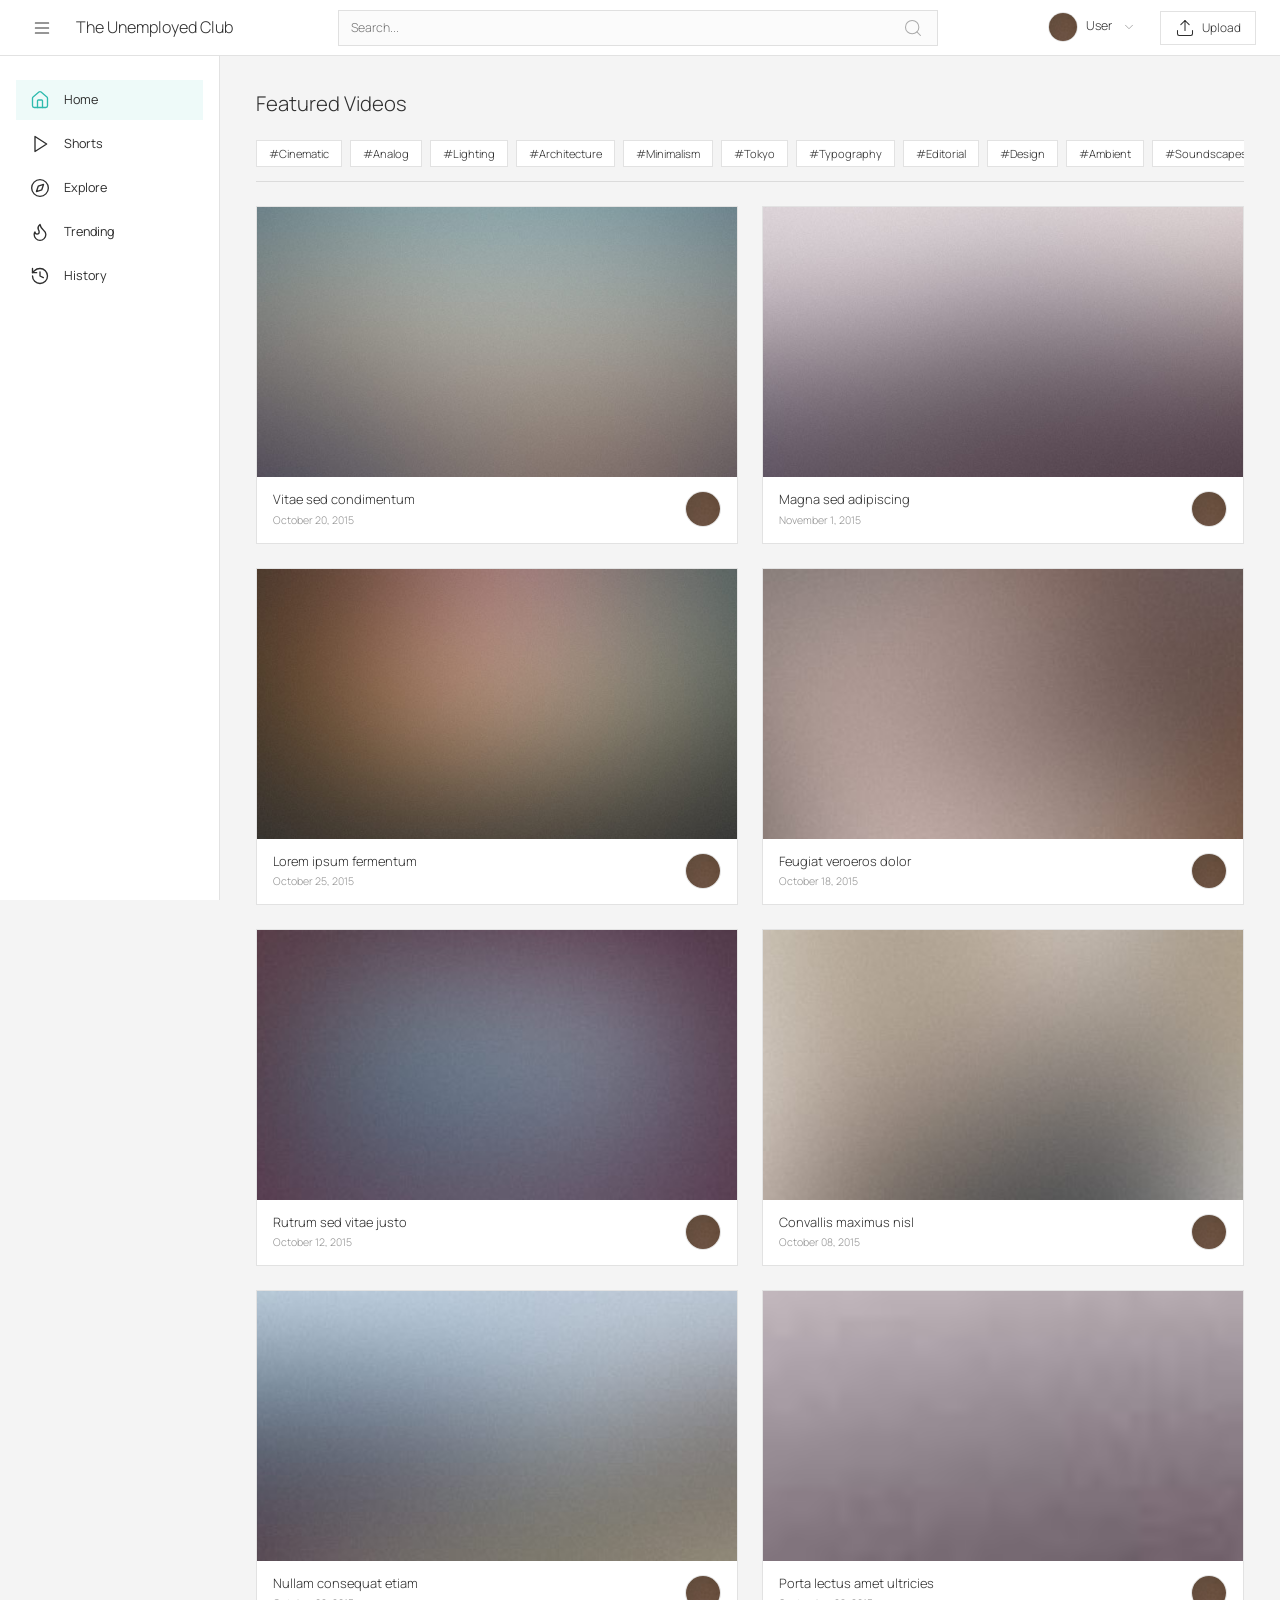
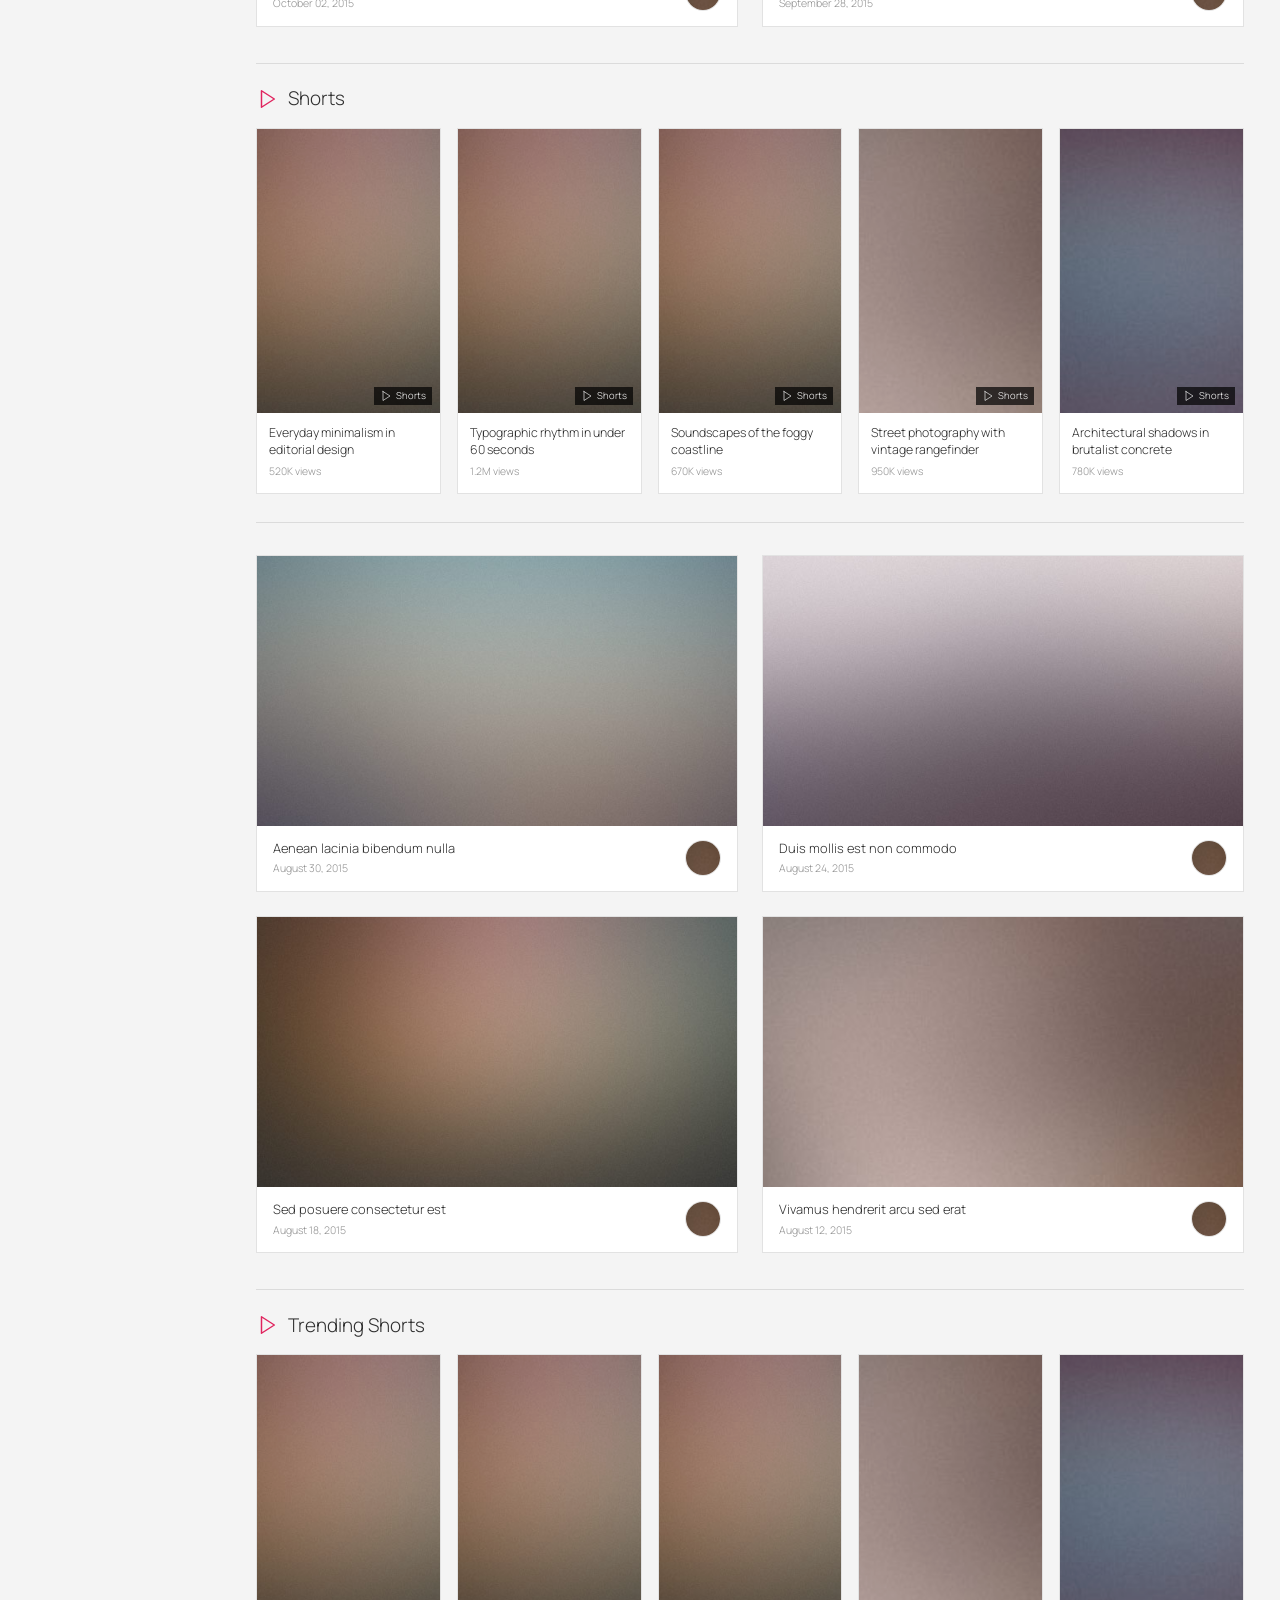
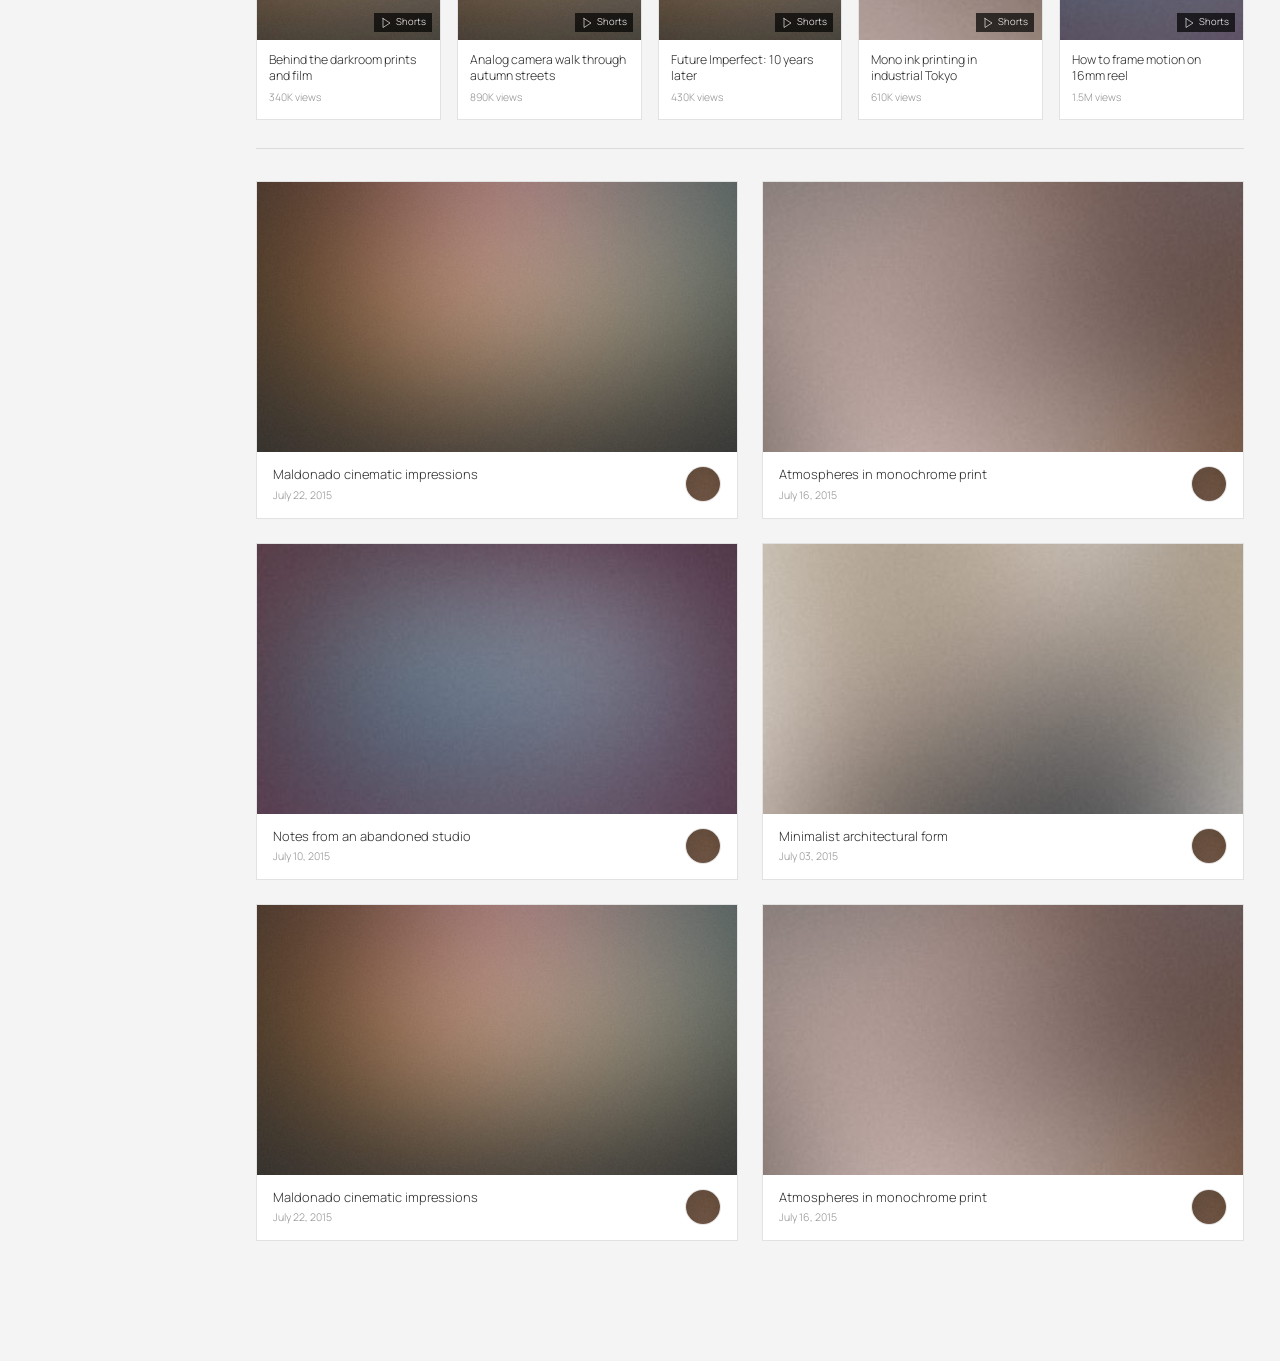
==== commit fd1c75a6: "Create dedicated design/ sandbox directory containing design.html and full replicas of website pages" ====
--- a/design/index.html
+++ b/design/index.html
@@ -1,287 +1,85 @@
 <!DOCTYPE html>
 <html lang="en">
 <head>
-  <meta charset="UTF-8">
-  <meta name="viewport" content="width=device-width, initial-scale=1.0">
-  <title>The Unemployed Club - Design Preview & Page Switcher</title>
-  <link rel="preconnect" href="https://fonts.googleapis.com">
-  <link rel="preconnect" href="https://fonts.gstatic.com" crossorigin>
-  <link href="https://fonts.googleapis.com/css2?family=Manrope:wght@300;400;500;600;700&display=swap" rel="stylesheet">
-  <link rel="stylesheet" href="../css/style.css?v=6.0">
-  <style>
-    /* Reset & Full Screen Edge-to-Edge Canvas */
-    html, body {
-      margin: 0;
-      padding: 0;
-      width: 100%;
-      height: 100%;
-      overflow: hidden;
-      background: var(--bg-body, #f4f4f4);
-      font-family: var(--font-sans, 'Manrope', sans-serif);
-    }
-
-    /* Website-Matching Design Navigation Header */
-    .design-nav-header {
-      height: var(--header-height, 56px);
-      background: var(--bg-card, #ffffff);
-      border-bottom: 1px solid var(--color-border, #e2e8f0);
-      display: flex;
-      align-items: center;
-      justify-content: space-between;
-      padding: 0 20px;
-      position: relative;
-      z-index: 1000;
-      box-sizing: border-box;
-    }
-
-    .design-nav-left {
-      display: flex;
-      align-items: center;
-      gap: 16px;
-    }
-
-    .design-logo {
-      display: flex;
-      align-items: center;
-      gap: 10px;
-      text-decoration: none;
-      color: var(--color-fg-bold, #111111);
-      font-size: 1.05rem;
-      font-weight: 600;
-      letter-spacing: -0.01em;
-    }
-
-    .design-logo svg {
-      color: var(--color-accent, #2ebaae);
-      flex-shrink: 0;
-    }
-
-    .design-preview-tag {
-      font-size: 0.72rem;
-      font-weight: 500;
-      color: var(--color-accent, #2ebaae);
-      background: rgba(46, 186, 174, 0.08);
-      border: 1px solid rgba(46, 186, 174, 0.3);
-      padding: 3px 8px;
-      letter-spacing: 0.03em;
-    }
-
-    /* Seamless Dropdown Menu for Switching Pages */
-    .design-page-dropdown-container {
-      display: flex;
-      align-items: center;
-      gap: 10px;
-    }
-
-    .design-dropdown-label {
-      font-size: 0.8rem;
-      color: var(--color-fg-light, #666666);
-      font-weight: 500;
-      white-space: nowrap;
-    }
-
-    .design-dropdown-wrapper {
-      position: relative;
-      display: flex;
-      align-items: center;
-    }
-
-    .design-page-select {
-      appearance: none;
-      -webkit-appearance: none;
-      background: #fafafa;
-      border: 1px solid var(--color-border, #e2e8f0);
-      padding: 8px 36px 8px 14px;
-      font-family: inherit;
-      font-size: 0.85rem;
-      font-weight: 500;
-      color: var(--color-fg-bold, #111111);
-      cursor: pointer;
-      outline: none;
-      transition: border-color 0.15s ease, background 0.15s ease;
-      min-width: 220px;
-    }
-
-    .design-page-select:hover,
-    .design-page-select:focus {
-      border-color: var(--color-accent, #2ebaae);
-      background: #ffffff;
-    }
-
-    .design-dropdown-arrow {
-      position: absolute;
-      right: 12px;
-      pointer-events: none;
-      color: var(--color-fg-light, #666666);
-      display: flex;
-      align-items: center;
-    }
-
-    /* Header Actions */
-    .design-header-actions {
-      display: flex;
-      align-items: center;
-      gap: 10px;
-    }
-
-    .btn-design-action {
-      display: inline-flex;
-      align-items: center;
-      gap: 6px;
-      padding: 7px 12px;
-      font-size: 0.78rem;
-      font-weight: 500;
-      color: var(--color-fg, #333333);
-      background: #fafafa;
-      border: 1px solid var(--color-border, #e2e8f0);
-      text-decoration: none;
-      cursor: pointer;
-      font-family: inherit;
-      transition: all 0.15s ease;
-    }
-
-    .btn-design-action:hover {
-      border-color: var(--color-accent, #2ebaae);
-      color: var(--color-accent, #2ebaae);
-      background: #ffffff;
-    }
-
-    .btn-design-action svg {
-      width: 14px;
-      height: 14px;
-      flex-shrink: 0;
-    }
-
-    /* 100% Full-Screen Edge-to-Edge Frame (Zero Black Margins) */
-    .design-full-frame-container {
-      width: 100vw;
-      height: calc(100vh - var(--header-height, 56px));
-      margin: 0;
-      padding: 0;
-      border: none;
-      overflow: hidden;
-      display: block;
-      background: var(--bg-body, #f4f4f4);
-    }
-
-    .design-full-iframe {
-      width: 100%;
-      height: 100%;
-      margin: 0;
-      padding: 0;
-      border: none;
-      display: block;
-      background: transparent;
-    }
-  </style>
+  <meta charset="UTF-8" />
+  <meta name="viewport" content="width=device-width, initial-scale=1.0" />
+  <title>The Unemployed Club</title>
+  <!-- Google Fonts: Manrope Thin -->
+  <link rel="preconnect" href="https://fonts.googleapis.com" />
+  <link rel="preconnect" href="https://fonts.gstatic.com" crossorigin />
+  <link href="https://fonts.googleapis.com/css2?family=Manrope:wght@200;300;400&display=swap" rel="stylesheet" />
+  <link rel="stylesheet" href="css/style.css" />
+  <script src="js/components.js"></script>
 </head>
 <body>
+  <!-- Modular Zero-Build Header -->
+  <site-header></site-header>
 
-  <!-- Website Design Navigation Header -->
-  <header class="design-nav-header">
-    <div class="design-nav-left">
-      <a href="../index.html" class="design-logo" title="Back to Live Home">
-        <svg xmlns="http://www.w3.org/2000/svg" width="20" height="20" viewBox="0 0 24 24" fill="none" stroke="currentColor" stroke-width="1.8" stroke-linecap="round" stroke-linejoin="round">
-          <polygon points="12 2 2 7 12 12 22 7 12 2"/>
-          <polyline points="2 17 12 22 22 17"/>
-          <polyline points="2 12 12 17 22 12"/>
-        </svg>
-        <span>The Unemployed Club</span>
-      </a>
-      <span class="design-preview-tag">Design Switcher</span>
-    </div>
+  <div id="wrapper">
+    <!-- Modular Zero-Build Sidebar -->
+    <site-sidebar active="home"></site-sidebar>
 
-    <!-- Dropdown Menu for Switching Different Pages -->
-    <div class="design-page-dropdown-container">
-      <label for="page-select" class="design-dropdown-label">Switch Page:</label>
-      <div class="design-dropdown-wrapper">
-        <select id="page-select" class="design-page-select" aria-label="Select website page to view">
-          <option value="../index.html" selected>Home (index.html)</option>
-          <option value="../shorts.html">Shorts (shorts.html)</option>
-          <option value="../player.html">Video Player (player.html)</option>
-          <option value="../admin.html">Admin Studio (admin.html)</option>
-          <option value="../upload.html">Upload Video (upload.html)</option>
-          <option value="../login.html">Sign In (login.html)</option>
-          <option value="../register.html">Register (register.html)</option>
-        </select>
-        <div class="design-dropdown-arrow">
-          <svg xmlns="http://www.w3.org/2000/svg" width="14" height="14" viewBox="0 0 24 24" fill="none" stroke="currentColor" stroke-width="1.6" stroke-linecap="round" stroke-linejoin="round">
-            <polyline points="6 9 12 15 18 9"/>
-          </svg>
+    <!-- Main Content Area: Fluid Full Width Auto Adjust Grid -->
+    <main id="main-content">
+      <!-- Dynamic Content Header with Active Tag Filter Bar -->
+      <div class="content-header-row">
+        <div class="content-header-title">
+          <h2>Featured Videos</h2>
+        </div>
+        <div class="content-tags-bar" id="content-tags-bar">
+          <!-- Populated dynamically from approved video stream tags -->
         </div>
       </div>
-    </div>
 
-    <!-- Right Header Actions -->
-    <div class="design-header-actions">
-      <button type="button" class="btn-design-action" id="btn-reload-page" title="Reload active page">
-        <svg xmlns="http://www.w3.org/2000/svg" width="14" height="14" viewBox="0 0 24 24" fill="none" stroke="currentColor" stroke-width="1.6" stroke-linecap="round" stroke-linejoin="round">
-          <path d="M21.5 2v6h-6M21.34 15.57a10 10 0 1 1-.57-8.38l5.67-5.67"/>
-        </svg>
-        <span>Reload</span>
-      </button>
+      <!-- Tier 1: Top 20 Entries Video Grid -->
+      <section class="video-grid" id="video-grid-top">
+        <!-- Rendered dynamically by js/app.js -->
+      </section>
 
-      <a href="../index.html" target="_blank" class="btn-design-action" id="btn-open-direct" title="Open active page in standalone new tab">
-        <svg xmlns="http://www.w3.org/2000/svg" width="14" height="14" viewBox="0 0 24 24" fill="none" stroke="currentColor" stroke-width="1.6" stroke-linecap="round" stroke-linejoin="round">
-          <path d="M18 13v6a2 2 0 0 1-2 2H5a2 2 0 0 1-2-2V8a2 2 0 0 1 2-2h6"/>
-          <polyline points="15 3 21 3 21 9"/>
-          <line x1="10" x2="21" y1="14" y2="3"/>
-        </svg>
-        <span>Open Standalone</span>
-      </a>
-    </div>
-  </header>
+      <!-- Tier 2: First Shorts Shelf -->
+      <section class="shorts-section" id="shorts-section-1">
+        <div class="shorts-header">
+          <svg xmlns="http://www.w3.org/2000/svg" width="22" height="22" viewBox="0 0 24 24" fill="none" stroke="#e0245e" stroke-width="1.6" stroke-linecap="round" stroke-linejoin="round" vector-effect="non-scaling-stroke">
+            <polygon points="6 3 20 12 6 21 6 3"/>
+          </svg>
+          <h2>Shorts</h2>
+        </div>
+        <div class="shorts-grid" id="shorts-grid-1">
+          <!-- Rendered dynamically by js/app.js -->
+        </div>
+      </section>
 
-  <!-- Edge-to-Edge 100% Screen View (Zero Margins) -->
-  <main class="design-full-frame-container">
-    <iframe src="../index.html" class="design-full-iframe" id="design-iframe" title="Website Page Preview"></iframe>
-  </main>
+      <!-- Tier 3: Curated Video Stream (Mid-Tier) -->
+      <section class="video-grid" id="video-grid-mid">
+        <!-- Rendered dynamically by js/app.js -->
+      </section>
 
-  <script>
-    document.addEventListener('DOMContentLoaded', () => {
-      const select = document.getElementById('page-select');
-      const iframe = document.getElementById('design-iframe');
-      const openBtn = document.getElementById('btn-open-direct');
-      const reloadBtn = document.getElementById('btn-reload-page');
+      <!-- Tier 4: Trending Shorts Shelf 2 -->
+      <section class="shorts-section" id="shorts-section-2">
+        <div class="shorts-header">
+          <svg xmlns="http://www.w3.org/2000/svg" width="22" height="22" viewBox="0 0 24 24" fill="none" stroke="#e0245e" stroke-width="1.6" stroke-linecap="round" stroke-linejoin="round" vector-effect="non-scaling-stroke">
+            <polygon points="6 3 20 12 6 21 6 3"/>
+          </svg>
+          <h2>Trending Shorts</h2>
+        </div>
+        <div class="shorts-grid" id="shorts-grid-2">
+          <!-- Rendered dynamically by js/app.js -->
+        </div>
+      </section>
 
-      // Check URL query param for default page e.g. ?page=shorts
-      const urlParams = new URLSearchParams(window.location.search);
-      const queryPage = urlParams.get('page');
-      if (queryPage) {
-        const option = Array.from(select.options).find(opt => opt.value.includes(queryPage));
-        if (option) {
-          select.value = option.value;
-          iframe.src = option.value;
-          openBtn.href = option.value;
-        }
-      }
+      <!-- Tier 5: Endless Default Video Feed (Fallback Pool) -->
+      <section class="video-grid" id="video-grid-bottom">
+        <!-- Endless video cards rendered dynamically by js/app.js -->
+      </section>
+      <div id="infinite-sentinel" class="infinite-sentinel"></div>
+      <div id="infinite-loader" class="infinite-loader" style="display: none;">
+        <span>Loading more videos...</span>
+      </div>
+    </main>
+  </div>
 
-      // Handle Dropdown Change
-      select.addEventListener('change', () => {
-        const pageUrl = select.value;
-        iframe.src = pageUrl;
-        openBtn.href = pageUrl;
-
-        // Cleanly update URL without full page reload
-        try {
-          const pageName = pageUrl.replace('../', '').replace('.html', '');
-          const newUrl = new URL(window.location.href);
-          newUrl.searchParams.set('page', pageName);
-          window.history.replaceState({}, '', newUrl.toString());
-        } catch (e) {}
-      });
-
-      // Handle Reload
-      if (reloadBtn) {
-        reloadBtn.addEventListener('click', () => {
-          try {
-            iframe.contentWindow.location.reload();
-          } catch (e) {
-            iframe.src = select.value;
-          }
-        });
-      }
-    });
-  </script>
+  <script src="js/catalog-feed.js"></script>
+  <script src="js/catalog.js"></script>
+  <script src="js/app.js"></script>
 </body>
 </html>
--- a/design/css/style.css
+++ b/design/css/style.css
@@ -0,0 +1,2993 @@
+/* ========================================================
+   THE UNEMPLOYED CLUB - FUTURE IMPERFECT VIDEO PLATFORM
+   STRICT SPECIFICATIONS:
+   - MANROPE THIN ONLY (font-weight: 300 !important)
+   - NATURAL CASING (text-transform: none !important)
+   - SHARP SQUARE CORNERS (border-radius: 0 !important)
+   - 20PX LUCIDE ICONS (1.25px stroke, non-scaling-stroke)
+   - PERFECT VERTICAL ALIGNMENT (no up/down misplacement)
+   - CDN-READY MINIMAL PLAYER
+   - FLUID RESPONSIVE AUTO-FIT GRID (no right empty space)
+   - ELEGANT EDITORIAL RECOMMENDED CARDS (generous, full previews)
+   ======================================================== */
+
+@import url('https://fonts.googleapis.com/css2?family=Manrope:wght@200;300;400&display=swap');
+
+site-header,
+site-sidebar {
+  display: contents;
+}
+
+:root {
+  --font-family: 'Manrope', -apple-system, BlinkMacSystemFont, "Segoe UI", Roboto, Helvetica, Arial, sans-serif;
+  --font-weight-thin: 300;
+
+  --color-bg: #f4f4f4;
+  --bg-card: #ffffff;
+  --color-border: rgba(160, 160, 160, 0.3);
+  --color-border-bold: rgba(160, 160, 160, 0.65);
+  --color-fg: #646464;
+  --color-fg-bold: #2e2e2e;
+  --color-fg-light: #909090;
+  --color-accent: #2ebaae;
+
+  --header-height: 56px;
+  --sidebar-width: 220px;
+}
+
+/* Reset & Strict Global Overrides */
+*, *::before, *::after {
+  box-sizing: border-box;
+  margin: 0;
+  padding: 0;
+  font-family: var(--font-family) !important;
+  font-weight: var(--font-weight-thin) !important;
+  text-transform: none !important;
+  letter-spacing: normal !important;
+}
+
+html, body {
+  width: 100%;
+  min-height: 100%;
+  background-color: var(--color-bg);
+  color: var(--color-fg);
+  font-size: 14px;
+  line-height: 1.5;
+  -webkit-font-smoothing: antialiased;
+}
+
+a {
+  color: inherit;
+  text-decoration: none;
+  transition: color 0.2s ease;
+}
+
+button {
+  font-family: inherit;
+  font-size: inherit;
+  color: inherit;
+  background: none;
+  border: none;
+  cursor: pointer;
+}
+
+/* SVGs across the platform */
+svg {
+  stroke-width: 1.25px;
+  vector-effect: non-scaling-stroke;
+}
+
+/* ========================================================
+   TOP NAVIGATION BAR
+   ======================================================== */
+#header {
+  position: fixed;
+  top: 0;
+  left: 0;
+  right: 0;
+  height: var(--header-height);
+  background-color: var(--bg-card);
+  border-bottom: solid 1px var(--color-border);
+  display: flex;
+  align-items: center;
+  justify-content: space-between;
+  padding: 0 24px;
+  z-index: 1000;
+}
+
+.header-left {
+  display: flex;
+  align-items: center;
+  gap: 16px;
+}
+
+.menu-toggle-btn {
+  background: transparent;
+  border: none;
+  cursor: pointer;
+  display: inline-flex;
+  align-items: center;
+  justify-content: center;
+  width: 36px;
+  height: 36px;
+  color: var(--color-fg-bold);
+  border-radius: 0 !important;
+  transition: color 0.15s ease, background 0.15s ease;
+}
+
+.menu-toggle-btn:hover {
+  color: var(--color-accent);
+  background: rgba(160, 160, 160, 0.08);
+}
+
+.menu-toggle-btn svg {
+  width: 20px;
+  height: 20px;
+  display: block;
+}
+
+.brand-title {
+  font-size: 1.15rem;
+  color: var(--color-fg-bold);
+  white-space: nowrap;
+}
+
+.brand-title a {
+  color: var(--color-fg-bold);
+}
+
+.brand-title a:hover {
+  color: var(--color-accent);
+}
+
+.header-center {
+  flex: 1;
+  max-width: 600px;
+  margin: 0 32px;
+}
+
+.header-search {
+  display: flex;
+  align-items: center;
+  background: #fbfbfb;
+  border: solid 1px var(--color-border);
+  padding: 6px 12px;
+  height: 36px;
+  transition: border-color 0.2s ease, background 0.2s ease;
+}
+
+.header-search:focus-within {
+  border-color: var(--color-accent);
+  background: #ffffff;
+}
+
+.header-search input {
+  flex: 1;
+  background: transparent;
+  border: none;
+  outline: none;
+  font-size: 0.88rem;
+  color: var(--color-fg-bold);
+}
+
+.search-btn {
+  background: transparent;
+  border: none;
+  cursor: pointer;
+  color: #aaaaaa;
+  display: inline-flex;
+  align-items: center;
+  justify-content: center;
+  width: 24px;
+  height: 24px;
+  padding: 0;
+}
+
+.search-btn:hover {
+  color: var(--color-accent);
+}
+
+.search-btn svg {
+  width: 20px;
+  height: 20px;
+  display: block;
+}
+
+/* Top Right: 1st User with Dropdown, 2nd Upload */
+.header-right {
+  display: flex;
+  align-items: center;
+  gap: 18px;
+}
+
+/* User Slot & Dropdown */
+.user-dropdown-wrapper {
+  position: relative;
+  display: inline-block;
+}
+
+.user-slot-btn {
+  display: inline-flex;
+  align-items: center;
+  gap: 8px;
+  cursor: pointer;
+  height: 36px;
+  background: transparent;
+  border: none;
+  padding: 4px 6px;
+  border-radius: 0 !important;
+  color: var(--color-fg-bold);
+  transition: background 0.15s ease, color 0.15s ease;
+}
+
+.user-slot-btn:hover {
+  background: rgba(160, 160, 160, 0.08);
+  color: var(--color-accent);
+}
+
+.user-avatar {
+  width: 30px;
+  height: 30px;
+  border-radius: 100% !important;
+  display: block;
+  object-fit: cover;
+  border: solid 1px var(--color-border);
+}
+
+.user-label {
+  font-size: 0.88rem;
+  color: inherit;
+  line-height: 1;
+}
+
+.chevron-icon {
+  width: 14px;
+  height: 14px;
+  display: block;
+  color: var(--color-fg-light);
+  margin-left: 2px;
+}
+
+.user-dropdown-menu {
+  position: absolute;
+  top: calc(100% + 8px);
+  right: 0;
+  width: 180px;
+  background: var(--bg-card);
+  border: solid 1px var(--color-border);
+  box-shadow: 0 4px 16px rgba(0, 0, 0, 0.08);
+  border-radius: 0 !important;
+  padding: 6px 0;
+  display: none;
+  z-index: 1100;
+}
+
+.user-dropdown-menu.is-active {
+  display: block;
+}
+
+.dropdown-header {
+  padding: 8px 16px;
+  font-size: 0.72rem;
+  color: var(--color-fg-light);
+  border-bottom: solid 1px var(--color-border);
+}
+
+.dropdown-links {
+  list-style: none;
+  padding: 4px 0;
+}
+
+.dropdown-item {
+  display: flex;
+  align-items: center;
+  gap: 12px;
+  padding: 10px 16px;
+  font-size: 0.85rem;
+  color: var(--color-fg-bold);
+  transition: background 0.15s ease, color 0.15s ease;
+}
+
+.dropdown-item svg {
+  width: 20px;
+  height: 20px;
+  display: block;
+  flex-shrink: 0;
+}
+
+.dropdown-item:hover {
+  background: rgba(46, 186, 174, 0.08);
+  color: var(--color-accent);
+}
+
+/* 2nd Option: Upload */
+.btn-upload {
+  display: inline-flex;
+  align-items: center;
+  justify-content: center;
+  gap: 7px;
+  height: 34px;
+  background: transparent;
+  border: solid 1px var(--color-border);
+  padding: 0 14px;
+  font-size: 0.85rem;
+  color: var(--color-fg-bold);
+  cursor: pointer;
+  border-radius: 0 !important;
+  transition: background 0.2s ease, border-color 0.2s ease, color 0.2s ease;
+}
+
+.btn-upload:hover {
+  border-color: var(--color-accent);
+  color: var(--color-accent);
+  background: rgba(46, 186, 174, 0.05);
+}
+
+.btn-upload svg {
+  width: 20px;
+  height: 20px;
+  display: block;
+  flex-shrink: 0;
+}
+
+.btn-upload span {
+  line-height: 1;
+  display: inline-block;
+}
+
+/* ========================================================
+   WRAPPER & COLLAPSIBLE LEFT NAVIGATION BAR
+   ======================================================== */
+#wrapper {
+  display: flex;
+  margin-top: var(--header-height);
+  min-height: calc(100vh - var(--header-height));
+  width: 100%;
+  position: relative;
+}
+
+#sidebar-nav {
+  width: var(--sidebar-width);
+  background: var(--bg-card);
+  border-right: solid 1px var(--color-border);
+  position: fixed;
+  top: var(--header-height);
+  bottom: 0;
+  left: 0;
+  padding: 24px 16px;
+  overflow-y: auto;
+  z-index: 900;
+  transition: width 0.25s ease;
+}
+
+.side-links {
+  list-style: none;
+  display: flex;
+  flex-direction: column;
+  gap: 4px;
+}
+
+#sidebar-nav svg {
+  stroke-width: 1.6px !important;
+}
+
+.side-links li a {
+  font-size: 0.9rem;
+  color: var(--color-fg-bold);
+  display: flex;
+  align-items: center;
+  gap: 14px;
+  padding: 10px 14px;
+  border-radius: 0 !important;
+  transition: background 0.15s ease, color 0.15s ease;
+}
+
+.side-links li a svg {
+  width: 20px;
+  height: 20px;
+  display: block;
+  flex-shrink: 0;
+  stroke-width: 1.6px !important;
+}
+
+.side-links li a span {
+  font-weight: 400 !important;
+  color: var(--color-fg-bold);
+  line-height: 1;
+  display: inline-block;
+}
+
+.side-links li a:hover {
+  background: rgba(160, 160, 160, 0.08);
+  color: var(--color-accent);
+}
+
+.side-links li a.active {
+  color: var(--color-accent);
+  background: rgba(46, 186, 174, 0.08);
+}
+
+/* Collapsed State: 72px Icon-Only Bar */
+body.sidebar-collapsed #sidebar-nav {
+  width: 72px !important;
+  padding: 16px 4px;
+}
+
+body.sidebar-collapsed .side-links {
+  gap: 8px;
+}
+
+body.sidebar-collapsed .side-links li a {
+  flex-direction: column;
+  justify-content: center;
+  align-items: center;
+  padding: 12px 2px;
+  gap: 6px;
+  text-align: center;
+}
+
+body.sidebar-collapsed .side-links li a svg {
+  width: 22px !important;
+  height: 22px !important;
+  stroke-width: 1.65px !important;
+  display: block;
+  margin: 0 auto;
+}
+
+body.sidebar-collapsed .side-links li a span {
+  font-size: 0.72rem;
+  font-weight: 400 !important;
+  color: var(--color-fg-bold);
+  line-height: 1.15;
+  white-space: nowrap;
+}
+
+
+/* Admin Sidebar Hub Section Headers & Dividers */
+.sidebar-section-header {
+  padding: 12px 14px 4px 14px;
+  font-size: 0.68rem;
+  font-weight: 600;
+  letter-spacing: 0.1em;
+  text-transform: uppercase;
+  color: var(--color-fg-light);
+  user-select: none;
+}
+
+.sidebar-section-divider {
+  height: 1px;
+  background: var(--color-border);
+  margin: 10px 10px;
+}
+
+body.sidebar-collapsed .sidebar-section-header {
+  display: none;
+}
+
+body.sidebar-collapsed .sidebar-section-divider {
+  margin: 8px 4px;
+}
+
+/* ========================================================
+   MAIN CONTENT & RESPONSIVE FLUID GRID (NO RIGHT EMPTY SPACE)
+   ======================================================== */
+#main-content {
+  margin-left: var(--sidebar-width);
+  width: calc(100% - var(--sidebar-width));
+  padding: 32px 36px 60px 36px;
+  transition: margin-left 0.25s ease, width 0.25s ease;
+}
+
+body.sidebar-collapsed #main-content {
+  margin-left: 72px !important;
+  width: calc(100% - 72px) !important;
+}
+
+.content-header {
+  margin-bottom: 24px;
+  padding-bottom: 12px;
+  border-bottom: solid 1px var(--color-border);
+}
+
+.content-header h2 {
+  font-size: 1.45rem;
+  color: var(--color-fg-bold);
+  margin-bottom: 4px;
+}
+
+.content-header p {
+  font-size: 0.9rem;
+  color: var(--color-fg-light);
+}
+
+/* Dynamic Header Tags Bar (Anti-Slop Horizontal Scroll Chips) */
+.content-header-row {
+  margin-bottom: 24px;
+  padding-bottom: 12px;
+  border-bottom: solid 1px var(--color-border);
+  display: flex;
+  align-items: center;
+  justify-content: space-between;
+  gap: 20px;
+  flex-wrap: wrap;
+}
+
+.content-header-title h2 {
+  font-size: 1.45rem;
+  color: var(--color-fg-bold);
+  margin: 0;
+  white-space: nowrap;
+}
+
+.content-tags-bar {
+  display: flex;
+  align-items: center;
+  gap: 8px;
+  overflow-x: auto;
+  scrollbar-width: none;
+  -ms-overflow-style: none;
+  padding: 2px 0;
+  max-width: 100%;
+}
+
+.content-tags-bar::-webkit-scrollbar {
+  display: none;
+}
+
+.content-tag-pill {
+  display: inline-flex;
+  align-items: center;
+  gap: 4px;
+  padding: 5px 12px;
+  background: var(--bg-card);
+  border: 1px solid var(--color-border);
+  color: var(--color-fg-bold);
+  font-size: 0.8rem;
+  font-family: inherit;
+  font-weight: 400;
+  cursor: pointer;
+  border-radius: 0 !important;
+  white-space: nowrap;
+  transition: all 0.15s ease;
+  user-select: none;
+}
+
+.content-tag-pill:hover {
+  border-color: var(--color-accent);
+  color: var(--color-accent);
+}
+
+.content-tag-pill.is-active {
+  background: var(--color-accent);
+  border-color: var(--color-accent);
+  color: #ffffff;
+}
+
+.content-tag-pill .tag-count {
+  font-size: 0.7rem;
+  opacity: 0.7;
+}
+
+/* Fluid Auto-fit Grid */
+.video-grid {
+  display: grid;
+  grid-template-columns: repeat(auto-fill, minmax(320px, 1fr));
+  gap: 24px;
+  width: 100%;
+}
+
+/* Future Imperfect Editorial Mini-post Card */
+.mini-post {
+  display: flex;
+  flex-direction: column-reverse;
+  background: var(--bg-card);
+  border: solid 1px var(--color-border);
+  border-radius: 0 !important;
+  box-shadow: none !important;
+  transform: none !important;
+  transition: border-color 0.2s ease, background-color 0.2s ease;
+  overflow: hidden;
+  text-decoration: none;
+}
+
+.mini-post:hover {
+  border-color: var(--color-accent);
+  background: #fafafa;
+  box-shadow: none !important;
+  transform: none !important;
+}
+
+.mini-post .image {
+  width: 100%;
+  aspect-ratio: 16 / 9;
+  overflow: hidden;
+  position: relative;
+  background: #eaeaea;
+}
+
+.mini-post .image img {
+  width: 100%;
+  height: 100%;
+  object-fit: cover;
+  display: block;
+}
+
+.mini-post header {
+  padding: 14px 16px;
+  position: relative;
+  min-height: 60px;
+  background: var(--bg-card);
+}
+
+.mini-post header h3 {
+  font-size: 0.92rem;
+  color: var(--color-fg-bold);
+  line-height: 1.35;
+  margin-bottom: 4px;
+  padding-right: 50px;
+}
+
+.mini-post:hover header h3 {
+  color: var(--color-accent);
+}
+
+.mini-post header .published {
+  display: block;
+  font-size: 0.75rem;
+  color: var(--color-fg-light);
+}
+
+.mini-post header .author {
+  position: absolute;
+  right: 16px;
+  top: 14px;
+}
+
+.mini-post header .author img {
+  width: 36px;
+  height: 36px;
+  border-radius: 100% !important;
+  display: block;
+  object-fit: cover;
+  border: solid 1px var(--color-border);
+}
+
+/* ========================================================
+   PLAYER PAGE - CDN-READY MINIMAL PLAYER & GENEROUS RECOMMENDED
+   ======================================================== */
+.player-page #main-content,
+.player-page .player-container {
+  margin-left: var(--sidebar-width);
+  width: calc(100% - var(--sidebar-width));
+  transition: margin-left 0.25s ease, width 0.25s ease;
+}
+
+body.sidebar-collapsed.player-page .player-container {
+  margin-left: 72px !important;
+  width: calc(100% - 72px) !important;
+}
+
+.player-container {
+  display: flex;
+  width: 100%;
+  padding: 28px 36px 60px 36px;
+  gap: 32px;
+}
+
+.player-main-col {
+  flex: 1;
+  min-width: 0;
+}
+
+/* 16:9 Video Box arranged for embedding CDN links */
+.video-screen-box {
+  width: 100%;
+  aspect-ratio: 16 / 9;
+  background: #000000;
+  position: relative;
+  overflow: hidden;
+  border: solid 1px var(--color-border);
+}
+
+/* Real HTML5 Video element configured for CDN streams */
+.cdn-video-element {
+  width: 100%;
+  height: 100%;
+  object-fit: contain;
+  background: #000000;
+  display: block;
+}
+
+/* Poster layer and initial Play Button */
+.player-screen-overlay {
+  position: absolute;
+  top: 0;
+  left: 0;
+  right: 0;
+  bottom: 0;
+  background: rgba(0, 0, 0, 0.2);
+  display: flex;
+  align-items: center;
+  justify-content: center;
+  z-index: 10;
+  transition: opacity 0.25s ease;
+}
+
+.player-screen-overlay.is-hidden {
+  opacity: 0;
+  pointer-events: none;
+}
+
+.screen-play-btn {
+  width: 56px;
+  height: 56px;
+  background: var(--color-accent);
+  border: none;
+  cursor: pointer;
+  display: inline-flex;
+  align-items: center;
+  justify-content: center;
+  border-radius: 0 !important;
+  color: #ffffff;
+  transition: transform 0.2s ease, background 0.2s ease;
+}
+
+.screen-play-btn:hover {
+  transform: scale(1.06);
+  background: #26a095;
+}
+
+.screen-play-btn svg {
+  width: 20px;
+  height: 20px;
+  display: block;
+}
+
+/* Minimal In-Design Controls Bar */
+.player-controls-bar {
+  position: absolute;
+  bottom: 0;
+  left: 0;
+  right: 0;
+  background: linear-gradient(to top, rgba(0, 0, 0, 0.88) 0%, rgba(0, 0, 0, 0.4) 65%, transparent 100%);
+  padding: 10px 16px 12px 16px;
+  display: flex;
+  flex-direction: column;
+  gap: 8px;
+  z-index: 20;
+}
+
+.scrub-timeline {
+  width: 100%;
+  height: 4px;
+  background: rgba(255, 255, 255, 0.25);
+  position: relative;
+  cursor: pointer;
+  transition: height 0.15s ease;
+}
+
+.scrub-timeline:hover {
+  height: 6px;
+}
+
+.scrub-progress {
+  width: 23%;
+  height: 100%;
+  background: var(--color-accent);
+  position: relative;
+}
+
+.controls-row {
+  display: flex;
+  justify-content: space-between;
+  align-items: center;
+  height: 38px;
+  color: #ffffff;
+  padding: 0 2px;
+}
+
+.controls-left, .controls-right {
+  display: flex;
+  align-items: center;
+  gap: 8px;
+  height: 38px;
+}
+
+.control-btn {
+  background: transparent !important;
+  border: none !important;
+  outline: none !important;
+  box-shadow: none !important;
+  color: #ffffff;
+  cursor: pointer;
+  display: inline-flex;
+  align-items: center;
+  justify-content: center;
+  width: 36px;
+  height: 36px;
+  padding: 0;
+  margin: 0;
+  opacity: 0.9;
+  border-radius: 0 !important;
+  transition: opacity 0.15s ease, color 0.15s ease;
+  line-height: 0;
+}
+
+.control-btn:hover {
+  opacity: 1;
+  color: var(--color-accent);
+}
+
+.control-btn svg {
+  width: 20px !important;
+  height: 20px !important;
+  display: block;
+  flex-shrink: 0;
+  stroke-width: 1.25px !important;
+  margin: 0 auto;
+  vertical-align: middle;
+}
+
+.control-time {
+  font-size: 0.8rem;
+  color: rgba(255, 255, 255, 0.88);
+  display: inline-flex;
+  align-items: center;
+  line-height: 36px;
+  height: 36px;
+  user-select: none;
+  letter-spacing: 0.03em;
+  margin-left: 8px;
+}
+
+/* Precision Volume Slider & Controls */
+.volume-control-group {
+  display: flex;
+  align-items: center;
+  height: 36px;
+  position: relative;
+}
+
+.volume-slider-wrapper {
+  width: 0;
+  overflow: hidden;
+  display: flex;
+  align-items: center;
+  height: 36px;
+  transition: width 0.22s cubic-bezier(0.4, 0, 0.2, 1), opacity 0.2s ease;
+  opacity: 0;
+  margin-left: 0;
+}
+
+.volume-control-group:hover .volume-slider-wrapper,
+.volume-control-group:focus-within .volume-slider-wrapper,
+.volume-slider-wrapper.is-active {
+  width: 66px;
+  opacity: 1;
+  margin-left: 4px;
+}
+
+.volume-track-container {
+  width: 60px;
+  height: 28px;
+  display: flex;
+  align-items: center;
+  position: relative;
+  cursor: pointer;
+}
+
+.volume-track-bg {
+  width: 100%;
+  height: 3px;
+  background: rgba(255, 255, 255, 0.28);
+  position: relative;
+  border-radius: 0 !important;
+}
+
+.volume-track-fill {
+  height: 100%;
+  background: var(--color-accent);
+  position: absolute;
+  top: 0;
+  left: 0;
+  border-radius: 0 !important;
+  pointer-events: none;
+}
+
+.volume-track-thumb {
+  position: absolute;
+  top: 50%;
+  width: 9px;
+  height: 9px;
+  background: #ffffff;
+  border-radius: 0 !important;
+  transform: translate(-50%, -50%);
+  pointer-events: none;
+  box-shadow: 0 1px 4px rgba(0, 0, 0, 0.4);
+}
+
+.volume-range-input {
+  position: absolute;
+  top: 0;
+  left: 0;
+  width: 100%;
+  height: 100%;
+  opacity: 0;
+  cursor: pointer;
+  margin: 0;
+  padding: 0;
+  z-index: 5;
+}
+
+/* Settings Popover Menu */
+.settings-control-wrapper {
+  position: relative;
+  display: inline-flex;
+  align-items: center;
+  height: 36px;
+}
+
+.player-settings-menu {
+  position: absolute;
+  bottom: 46px;
+  right: 0;
+  width: 224px;
+  background: rgba(20, 20, 24, 0.96);
+  backdrop-filter: blur(12px);
+  border: 1px solid rgba(255, 255, 255, 0.16);
+  color: #ffffff;
+  padding: 6px 0;
+  display: none;
+  flex-direction: column;
+  z-index: 50;
+  box-shadow: 0 12px 32px rgba(0, 0, 0, 0.6);
+  border-radius: 0 !important;
+}
+
+.player-settings-menu.is-open {
+  display: flex;
+}
+
+.settings-panel {
+  display: none;
+  flex-direction: column;
+  width: 100%;
+}
+
+.settings-panel.is-active {
+  display: flex;
+}
+
+.settings-header {
+  padding: 8px 14px;
+  font-size: 0.68rem;
+  font-weight: 600;
+  letter-spacing: 0.1em;
+  text-transform: uppercase;
+  color: rgba(255, 255, 255, 0.55);
+  border-bottom: 1px solid rgba(255, 255, 255, 0.08);
+  user-select: none;
+}
+
+.settings-header-back {
+  cursor: pointer;
+  display: flex;
+  align-items: center;
+  gap: 6px;
+  color: #ffffff;
+  transition: color 0.15s ease;
+}
+
+.settings-header-back:hover {
+  color: var(--color-accent);
+}
+
+.settings-row {
+  display: flex;
+  justify-content: space-between;
+  align-items: center;
+  padding: 10px 14px;
+  background: transparent !important;
+  border: none !important;
+  color: #ffffff;
+  font-size: 0.82rem;
+  cursor: pointer;
+  width: 100%;
+  text-align: left;
+  border-radius: 0 !important;
+  transition: background 0.15s ease, color 0.15s ease;
+}
+
+.settings-row:hover {
+  background: rgba(255, 255, 255, 0.08) !important;
+  color: var(--color-accent);
+}
+
+.settings-row-value {
+  color: rgba(255, 255, 255, 0.6);
+  font-size: 0.78rem;
+  display: inline-flex;
+  align-items: center;
+  gap: 4px;
+}
+
+.settings-options {
+  display: flex;
+  flex-direction: column;
+  max-height: 220px;
+  overflow-y: auto;
+}
+
+.settings-option-btn {
+  display: flex;
+  justify-content: space-between;
+  align-items: center;
+  padding: 8px 14px;
+  background: transparent !important;
+  border: none !important;
+  color: #ffffff;
+  font-size: 0.82rem;
+  cursor: pointer;
+  width: 100%;
+  text-align: left;
+  border-radius: 0 !important;
+  transition: background 0.15s ease, color 0.15s ease;
+}
+
+.settings-option-btn:hover {
+  background: rgba(255, 255, 255, 0.08) !important;
+  color: var(--color-accent);
+}
+
+.settings-option-btn.is-selected {
+  color: var(--color-accent);
+  background: rgba(46, 186, 174, 0.12) !important;
+  font-weight: 500;
+}
+
+.settings-option-btn.is-selected::after {
+  content: "✓";
+  font-size: 0.82rem;
+  color: var(--color-accent);
+}
+
+.badge-auto-res {
+  font-size: 0.72rem;
+  color: rgba(255, 255, 255, 0.5);
+  margin-left: 4px;
+}
+
+/* Floating Miniplayer (In-App Picture-in-Picture) */
+.floating-miniplayer {
+  position: fixed;
+  bottom: 24px;
+  right: 24px;
+  width: 320px;
+  background: #111115;
+  border: 1px solid rgba(255, 255, 255, 0.18);
+  box-shadow: 0 16px 40px rgba(0, 0, 0, 0.75);
+  z-index: 2000;
+  overflow: hidden;
+  border-radius: 0 !important;
+  animation: miniplayerSlideIn 0.28s cubic-bezier(0.16, 1, 0.3, 1);
+}
+
+@keyframes miniplayerSlideIn {
+  from {
+    transform: translateY(30px) scale(0.96);
+    opacity: 0;
+  }
+  to {
+    transform: translateY(0) scale(1);
+    opacity: 1;
+  }
+}
+
+.miniplayer-header {
+  display: flex;
+  justify-content: space-between;
+  align-items: center;
+  gap: 8px;
+  background: rgba(18, 18, 22, 0.98);
+  padding: 8px 12px;
+  border-bottom: 1px solid rgba(255, 255, 255, 0.08);
+}
+
+.miniplayer-title {
+  font-size: 0.78rem;
+  color: #ffffff;
+  font-weight: 500;
+  white-space: nowrap;
+  overflow: hidden;
+  text-overflow: ellipsis;
+  letter-spacing: 0.02em;
+}
+
+.miniplayer-actions {
+  display: flex;
+  align-items: center;
+  gap: 6px;
+  flex-shrink: 0;
+}
+
+.mini-act-btn {
+  background: transparent;
+  border: none;
+  color: rgba(255, 255, 255, 0.75);
+  cursor: pointer;
+  padding: 3px;
+  display: flex;
+  align-items: center;
+  justify-content: center;
+  transition: opacity 0.15s ease, color 0.15s ease;
+}
+
+.mini-act-btn:hover {
+  opacity: 1;
+  color: var(--color-accent);
+}
+
+.miniplayer-video-box {
+  position: relative;
+  width: 100%;
+  aspect-ratio: 16 / 9;
+  background: #000000;
+}
+
+.miniplayer-video-box video {
+  width: 100%;
+  height: 100%;
+  object-fit: contain;
+  display: block;
+}
+
+.miniplayer-overlay {
+  position: absolute;
+  top: 0;
+  left: 0;
+  right: 0;
+  bottom: 0;
+  background: rgba(0, 0, 0, 0.45);
+  display: flex;
+  align-items: center;
+  justify-content: center;
+  opacity: 0;
+  transition: opacity 0.2s ease;
+}
+
+.miniplayer-video-box:hover .miniplayer-overlay {
+  opacity: 1;
+}
+
+.miniplayer-center-play {
+  background: rgba(0, 0, 0, 0.65);
+  border: 1px solid rgba(255, 255, 255, 0.45);
+  color: #ffffff;
+  width: 40px;
+  height: 40px;
+  display: flex;
+  align-items: center;
+  justify-content: center;
+  cursor: pointer;
+  border-radius: 0 !important;
+  transition: all 0.15s ease;
+}
+
+.miniplayer-center-play:hover {
+  border-color: var(--color-accent);
+  color: var(--color-accent);
+  transform: scale(1.08);
+}
+
+@media screen and (max-width: 600px) {
+  .floating-miniplayer {
+    width: calc(100vw - 32px);
+    right: 16px;
+    bottom: 16px;
+  }
+}
+
+/* Video Metadata Box */
+.video-meta-box {
+  background: var(--bg-card);
+  border: solid 1px var(--color-border);
+  border-top: none;
+  padding: 24px;
+}
+
+.player-video-title {
+  font-size: 1.25rem;
+  color: var(--color-fg-bold);
+  margin-bottom: 8px;
+}
+
+/* Subrow: EXACT VERTICAL ALIGNMENT (No Misplaced Icons) */
+.player-subrow {
+  display: flex;
+  justify-content: space-between;
+  align-items: center;
+  border-bottom: solid 1px var(--color-border);
+  padding-bottom: 16px;
+  margin-bottom: 18px;
+  height: 48px;
+}
+
+.player-stats {
+  font-size: 0.82rem;
+  color: var(--color-fg-light);
+  display: inline-flex;
+  align-items: center;
+  line-height: 1;
+}
+
+.player-action-btns {
+  display: flex;
+  align-items: center;
+  gap: 10px;
+  height: 100%;
+}
+
+.action-btn-pill {
+  display: inline-flex;
+  align-items: center;
+  justify-content: center;
+  gap: 7px;
+  height: 34px;
+  padding: 0 14px;
+  background: rgba(160, 160, 160, 0.08);
+  border: solid 1px var(--color-border);
+  font-size: 0.8rem;
+  color: var(--color-fg-bold);
+  cursor: pointer;
+  border-radius: 0 !important;
+  vertical-align: middle;
+  line-height: 1;
+  transition: background 0.2s ease, border-color 0.2s ease, color 0.2s ease;
+}
+
+.action-btn-pill:hover {
+  background: rgba(160, 160, 160, 0.16);
+  border-color: var(--color-accent);
+  color: var(--color-accent);
+}
+
+.action-btn-pill svg {
+  width: 20px;
+  height: 20px;
+  display: block;
+  flex-shrink: 0;
+  margin: 0;
+}
+
+.action-btn-pill span {
+  display: inline-block;
+  line-height: 1;
+  vertical-align: middle;
+}
+
+/* Channel Row */
+.author-channel-bar {
+  display: flex;
+  justify-content: space-between;
+  align-items: center;
+  padding: 14px 0;
+  margin-bottom: 16px;
+  border-bottom: dotted 1px var(--color-border);
+}
+
+.author-channel-left {
+  display: flex;
+  align-items: center;
+  gap: 14px;
+}
+
+.channel-avatar {
+  width: 44px;
+  height: 44px;
+  border-radius: 100% !important;
+  object-fit: cover;
+  display: block;
+  border: solid 1px var(--color-border);
+}
+
+.channel-info {
+  display: flex;
+  flex-direction: column;
+  justify-content: center;
+  gap: 3px;
+}
+
+.channel-name {
+  font-size: 0.95rem;
+  color: var(--color-fg-bold);
+  line-height: 1.2;
+}
+
+.channel-subs {
+  font-size: 0.78rem;
+  color: var(--color-fg-light);
+  line-height: 1.2;
+}
+
+.btn-subscribe {
+  background: var(--color-accent);
+  color: #ffffff;
+  border: none;
+  height: 34px;
+  padding: 0 18px;
+  display: inline-flex;
+  align-items: center;
+  justify-content: center;
+  font-size: 0.82rem;
+  cursor: pointer;
+  border-radius: 0 !important;
+  transition: background 0.2s ease;
+}
+
+.btn-subscribe:hover {
+  background: #259e93;
+}
+
+.player-description-box {
+  font-size: 0.88rem;
+  color: var(--color-fg);
+  line-height: 1.6;
+}
+
+/* Up Next Sidebar Column - Generous Full Cards (Previous Aesthetic) */
+.player-side-col {
+  width: 380px;
+  flex-shrink: 0;
+}
+
+.side-col-header {
+  font-size: 1.05rem;
+  color: var(--color-fg-bold);
+  margin-bottom: 16px;
+  padding-bottom: 8px;
+  border-bottom: solid 1px var(--color-border);
+}
+
+.related-list {
+  display: flex;
+  flex-direction: column;
+  gap: 20px;
+}
+
+/* Restores standard full-width mini-post cards with large 16:9 previews */
+.related-list .mini-post {
+  display: flex;
+  flex-direction: column-reverse;
+  background: var(--bg-card);
+  border: solid 1px var(--color-border);
+  height: auto;
+}
+
+.related-list .mini-post .image {
+  width: 100%;
+  aspect-ratio: 16 / 9;
+  height: auto;
+}
+
+.related-list .mini-post header {
+  padding: 14px 18px;
+  position: relative;
+  min-height: 68px;
+  background: var(--bg-card);
+}
+
+.related-list .mini-post header h3 {
+  font-size: 0.92rem;
+  color: var(--color-fg-bold);
+  line-height: 1.35;
+  margin-bottom: 4px;
+  padding-right: 50px;
+}
+
+.related-list .mini-post header .published {
+  font-size: 0.75rem;
+  color: var(--color-fg-light);
+}
+
+.related-list .mini-post header .author {
+  position: absolute;
+  right: 16px;
+  top: 14px;
+  display: block;
+}
+
+.related-list .mini-post header .author img {
+  width: 36px;
+  height: 36px;
+  border-radius: 100% !important;
+  display: block;
+  object-fit: cover;
+  border: solid 1px var(--color-border);
+}
+
+/* ========================================================
+   AUTH PAGES: LOGIN & REGISTER
+   ======================================================== */
+.auth-page #main-content {
+  display: flex;
+  justify-content: center;
+  align-items: flex-start;
+  padding: 50px 24px 80px 24px;
+}
+
+.auth-card {
+  width: 100%;
+  max-width: 440px;
+  background: var(--bg-card);
+  border: solid 1px var(--color-border);
+  border-radius: 0 !important;
+  padding: 36px 36px 40px 36px;
+}
+
+.auth-header {
+  text-align: center;
+  margin-bottom: 28px;
+  padding-bottom: 20px;
+  border-bottom: solid 1px var(--color-border);
+}
+
+.auth-header h2 {
+  font-size: 1.45rem;
+  color: var(--color-fg-bold);
+  margin-bottom: 6px;
+}
+
+.auth-header p {
+  font-size: 0.88rem;
+  color: var(--color-fg-light);
+}
+
+.auth-form {
+  display: flex;
+  flex-direction: column;
+  gap: 18px;
+}
+
+.form-group {
+  display: flex;
+  flex-direction: column;
+  gap: 6px;
+}
+
+.form-group label {
+  font-size: 0.82rem;
+  color: var(--color-fg-bold);
+}
+
+.form-group input {
+  height: 40px;
+  padding: 0 12px;
+  background: #fbfbfb;
+  border: solid 1px var(--color-border);
+  font-size: 0.88rem;
+  color: var(--color-fg-bold);
+  border-radius: 0 !important;
+  outline: none;
+  transition: border-color 0.2s ease, background 0.2s ease;
+}
+
+.form-group input:focus {
+  border-color: var(--color-accent);
+  background: #ffffff;
+}
+
+.form-meta-row {
+  display: flex;
+  justify-content: space-between;
+  align-items: center;
+  font-size: 0.8rem;
+  color: var(--color-fg-light);
+}
+
+.remember-label {
+  display: inline-flex;
+  align-items: center;
+  gap: 6px;
+  cursor: pointer;
+  user-select: none;
+}
+
+.remember-label input {
+  accent-color: var(--color-accent);
+  width: 14px;
+  height: 14px;
+}
+
+.forgot-link {
+  color: var(--color-fg-light);
+  transition: color 0.2s ease;
+}
+
+.forgot-link:hover {
+  color: var(--color-accent);
+}
+
+.btn-auth-submit {
+  height: 42px;
+  background: var(--color-accent);
+  color: #ffffff;
+  border: none;
+  font-size: 0.92rem;
+  cursor: pointer;
+  border-radius: 0 !important;
+  margin-top: 6px;
+  transition: background 0.2s ease;
+}
+
+.btn-auth-submit:hover {
+  background: #259e93;
+}
+
+.auth-footer {
+  text-align: center;
+  margin-top: 24px;
+  padding-top: 20px;
+  border-top: solid 1px var(--color-border);
+  font-size: 0.85rem;
+  color: var(--color-fg-light);
+}
+
+.auth-footer a {
+  color: var(--color-accent);
+  margin-left: 4px;
+}
+
+.auth-footer a:hover {
+  text-decoration: underline;
+}
+
+/* Responsive adjustments */
+@media screen and (max-width: 1024px) {
+  .player-container {
+    flex-direction: column;
+    padding: 20px 20px 40px 20px;
+  }
+  .player-side-col {
+    width: 100%;
+  }
+}
+
+/* ========================================================
+   UPLOAD PAGE STYLES
+   ======================================================== */
+.upload-page #main-content {
+  padding: 36px 36px 80px 36px;
+}
+
+.upload-card {
+  width: 100%;
+  max-width: 680px;
+  margin: 0 auto;
+  background: var(--bg-card);
+  border: solid 1px var(--color-border);
+  padding: 36px 40px;
+  border-radius: 0 !important;
+}
+
+.upload-card-header {
+  margin-bottom: 24px;
+  padding-bottom: 16px;
+  border-bottom: solid 1px var(--color-border);
+}
+
+.upload-card-header h2 {
+  font-size: 1.45rem;
+  color: var(--color-fg-bold);
+  margin-bottom: 4px;
+}
+
+.upload-card-header p {
+  font-size: 0.88rem;
+  color: var(--color-fg-light);
+}
+
+.upload-form {
+  display: flex;
+  flex-direction: column;
+  gap: 20px;
+}
+
+.badge-pref {
+  background: rgba(46, 186, 174, 0.12);
+  color: var(--color-accent);
+  padding: 2px 8px;
+  font-size: 0.72rem;
+  font-weight: 400 !important;
+  margin-left: 8px;
+  border: 1px solid rgba(46, 186, 174, 0.25);
+  display: inline-block;
+}
+
+.form-hint {
+  font-size: 0.76rem;
+  color: var(--color-fg-light);
+  margin-top: 2px;
+}
+
+.divider-or {
+  display: flex;
+  align-items: center;
+  text-align: center;
+  margin: 8px 0;
+  font-size: 0.74rem;
+  color: var(--color-fg-light);
+  letter-spacing: 0.05em;
+  text-transform: uppercase !important;
+}
+
+.divider-or::before, .divider-or::after {
+  content: "";
+  flex: 1;
+  border-bottom: 1px solid var(--color-border);
+}
+
+.divider-or:not(:empty)::before {
+  margin-right: 12px;
+}
+
+.divider-or:not(:empty)::after {
+  margin-left: 12px;
+}
+
+.drop-zone {
+  border: 1px dashed var(--color-border-bold);
+  background: #fbfbfb;
+  padding: 28px 20px;
+  text-align: center;
+  cursor: pointer;
+  display: flex;
+  flex-direction: column;
+  align-items: center;
+  gap: 8px;
+  position: relative;
+  transition: border-color 0.2s ease, background 0.2s ease;
+}
+
+.drop-zone:hover, .drop-zone.dragover {
+  border-color: var(--color-accent);
+  background: rgba(46, 186, 174, 0.04);
+}
+
+.drop-zone input[type="file"] {
+  position: absolute;
+  top: 0;
+  left: 0;
+  width: 100%;
+  height: 100%;
+  opacity: 0;
+  cursor: pointer;
+}
+
+.drop-zone-icon {
+  color: var(--color-accent);
+}
+
+.drop-zone-text {
+  font-size: 0.88rem;
+  color: var(--color-fg-bold);
+  font-weight: 400 !important;
+}
+
+.drop-zone-hint {
+  font-size: 0.76rem;
+  color: var(--color-fg-light);
+}
+
+.file-selected-name {
+  font-size: 0.82rem;
+  color: var(--color-accent);
+  margin-top: 4px;
+  font-weight: 400 !important;
+  display: none;
+}
+
+.form-group textarea {
+  min-height: 90px;
+  padding: 10px 12px;
+  background: #fbfbfb;
+  border: solid 1px var(--color-border);
+  font-size: 0.88rem;
+  color: var(--color-fg-bold);
+  border-radius: 0 !important;
+  outline: none;
+  resize: vertical;
+  line-height: 1.5;
+  transition: border-color 0.2s ease, background 0.2s ease;
+}
+
+.form-group textarea:focus {
+  border-color: var(--color-accent);
+  background: #ffffff;
+}
+
+.btn-upload-submit {
+  height: 42px;
+  background: var(--color-accent);
+  color: #ffffff;
+  border: none;
+  font-size: 0.92rem;
+  cursor: pointer;
+  border-radius: 0 !important;
+  margin-top: 4px;
+  transition: background 0.2s ease;
+}
+
+.btn-upload-submit:hover {
+  background: #259e93;
+}
+
+/* Upload Success Confirmation Box */
+.upload-confirmation-box {
+  display: none;
+  text-align: center;
+  padding: 40px 20px;
+}
+
+.upload-confirmation-box.is-visible {
+  display: flex;
+  flex-direction: column;
+  align-items: center;
+  gap: 14px;
+}
+
+.confirmation-icon {
+  width: 48px;
+  height: 48px;
+  color: var(--color-accent);
+  margin-bottom: 4px;
+}
+
+.confirmation-title {
+  font-size: 1.4rem;
+  color: var(--color-fg-bold);
+}
+
+.confirmation-msg {
+  font-size: 0.9rem;
+  color: var(--color-fg);
+  max-width: 440px;
+  line-height: 1.6;
+}
+
+.confirmation-actions {
+  display: flex;
+  gap: 12px;
+  margin-top: 16px;
+}
+
+.btn-secondary {
+  height: 38px;
+  padding: 0 16px;
+  background: transparent;
+  border: 1px solid var(--color-border);
+  color: var(--color-fg-bold);
+  display: inline-flex;
+  align-items: center;
+  justify-content: center;
+  font-size: 0.85rem;
+  cursor: pointer;
+  border-radius: 0 !important;
+  transition: border-color 0.2s ease, color 0.2s ease;
+}
+
+.btn-secondary:hover {
+  border-color: var(--color-accent);
+  color: var(--color-accent);
+}
+
+.btn-primary {
+  height: 38px;
+  padding: 0 16px;
+  background: var(--color-accent);
+  border: none;
+  color: #ffffff;
+  display: inline-flex;
+  align-items: center;
+  justify-content: center;
+  font-size: 0.85rem;
+  cursor: pointer;
+  border-radius: 0 !important;
+  transition: background 0.2s ease;
+}
+
+.btn-primary:hover {
+  background: #259e93;
+}
+
+/* ========================================================
+   SHORTS ROW (THE 3RD ROW)
+   ======================================================== */
+.shorts-section {
+  margin: 36px 0 32px 0;
+  padding: 24px 0 28px 0;
+  border-top: solid 1px var(--color-border);
+  border-bottom: solid 1px var(--color-border);
+  scroll-margin-top: calc(var(--header-height) + 24px);
+}
+
+.shorts-header {
+  display: flex;
+  align-items: center;
+  gap: 10px;
+  margin-bottom: 18px;
+}
+
+.shorts-header svg {
+  width: 22px;
+  height: 22px;
+  color: #e0245e;
+  stroke-width: 1.6px !important;
+}
+
+.shorts-header h2 {
+  font-size: 1.35rem;
+  color: var(--color-fg-bold);
+  font-weight: 300 !important;
+  line-height: 1;
+}
+
+.shorts-grid {
+  display: grid;
+  grid-template-columns: repeat(5, minmax(0, 1fr));
+  gap: 16px;
+  width: 100%;
+}
+
+body:not(.sidebar-collapsed) .shorts-grid > .short-card:nth-child(n+6) {
+  display: none !important;
+}
+
+body.sidebar-collapsed .shorts-grid {
+  grid-template-columns: repeat(6, minmax(0, 1fr));
+}
+
+body.sidebar-collapsed .shorts-grid > .short-card:nth-child(n+7) {
+  display: none !important;
+}
+
+.short-card {
+  display: flex;
+  flex-direction: column;
+  background: var(--bg-card);
+  border: solid 1px var(--color-border);
+  border-radius: 0 !important;
+  overflow: hidden;
+  text-decoration: none;
+  transition: border-color 0.2s ease, background-color 0.2s ease;
+  position: relative;
+}
+
+.short-card:hover {
+  border-color: var(--color-accent);
+  background: #fafafa;
+}
+
+.short-thumbnail {
+  width: 100%;
+  aspect-ratio: 9 / 14;
+  overflow: hidden;
+  position: relative;
+  background: #111111;
+}
+
+.short-thumbnail img {
+  width: 100%;
+  height: 100%;
+  object-fit: cover;
+  display: block;
+  opacity: 0.95;
+  transition: transform 0.25s ease;
+}
+
+.short-card:hover .short-thumbnail img {
+  transform: scale(1.03);
+}
+
+.short-badge {
+  position: absolute;
+  bottom: 8px;
+  right: 8px;
+  background: rgba(0, 0, 0, 0.7);
+  color: #ffffff;
+  padding: 2px 6px;
+  font-size: 0.68rem;
+  display: inline-flex;
+  align-items: center;
+  gap: 4px;
+  border-radius: 0 !important;
+  user-select: none;
+}
+
+.short-badge svg {
+  width: 12px;
+  height: 12px;
+}
+
+.short-info {
+  padding: 12px 12px 14px 12px;
+  background: var(--bg-card);
+}
+
+.short-title {
+  font-size: 0.88rem;
+  color: var(--color-fg-bold);
+  line-height: 1.35;
+  margin-bottom: 5px;
+  display: -webkit-box;
+  -webkit-line-clamp: 2;
+  -webkit-box-orient: vertical;
+  overflow: hidden;
+}
+
+.short-card:hover .short-title {
+  color: var(--color-accent);
+}
+
+.short-views {
+  font-size: 0.74rem;
+  color: var(--color-fg-light);
+  display: block;
+}
+
+/* ========================================================
+   DEDICATED SHORTS PLAYER VIEW (3-BOX BALANCED STAGE)
+   ======================================================== */
+.shorts-page #main-content,
+/* ========================================================
+   SHORTS 3-BOX STAGE: EXACT RED-MARKED DIMENSIONS & SHAPES
+   Left: Video Title & Desc (370px x 130px, anchored bottom-left)
+   Middle: Video Player (420px x 705px tall, fills top-to-bottom)
+   Right: Comments & Up Next Queue (530px x 275px, anchored bottom-right)
+   All 3 boxes bottom-aligned, spanning full width across the content canvas
+   ======================================================== */
+.shorts-main-content {
+  margin-left: var(--sidebar-width) !important;
+  width: calc(100% - var(--sidebar-width)) !important;
+  max-width: none !important;
+  height: calc(100vh - var(--header-height)) !important;
+  min-height: calc(100vh - var(--header-height)) !important;
+  max-height: calc(100vh - var(--header-height)) !important;
+  padding: 6px 20px 18px 12px !important;
+  box-sizing: border-box !important;
+  display: flex !important;
+  align-items: flex-end !important;
+  justify-content: stretch !important;
+  overflow: hidden !important;
+}
+
+.shorts-stage {
+  display: flex !important;
+  align-items: flex-end !important;
+  justify-content: space-between !important;
+  gap: 22px !important;
+  position: relative !important;
+  max-width: 100% !important;
+  width: 100% !important;
+  height: calc(100vh - var(--header-height) - 16px) !important;
+  margin: 0 !important;
+  padding: 0 !important;
+  box-sizing: border-box !important;
+}
+
+/* 1. LEFT BOX: VIDEO TITLE & DESCRIPTION ONLY (Exact: 360px x 130px) */
+.shorts-info-panel {
+  width: 360px !important;
+  min-width: 360px !important;
+  max-width: 360px !important;
+  height: 130px !important;
+  min-height: 130px !important;
+  max-height: 130px !important;
+  flex: 0 0 360px !important;
+  background: var(--bg-card);
+  border: 1px solid var(--color-border);
+  border-radius: 0 !important;
+  padding: 14px 18px;
+  display: flex;
+  flex-direction: column;
+  justify-content: center;
+  gap: 6px;
+  box-shadow: 0 4px 16px rgba(0, 0, 0, 0.04);
+  box-sizing: border-box;
+  overflow: hidden;
+  margin: 0 !important;
+}
+
+.shorts-info-title {
+  font-size: 1.02rem;
+  font-weight: 600;
+  color: var(--color-fg-bold);
+  line-height: 1.3;
+  margin: 0;
+  display: -webkit-box;
+  -webkit-line-clamp: 2;
+  -webkit-box-orient: vertical;
+  overflow: hidden;
+}
+
+.shorts-info-desc {
+  font-size: 0.82rem;
+  color: var(--color-fg);
+  line-height: 1.45;
+  margin: 0;
+  display: -webkit-box;
+  -webkit-line-clamp: 2;
+  -webkit-box-orient: vertical;
+  overflow: hidden;
+  word-break: break-word;
+}
+
+/* 2. MIDDLE BOX: TALL 9:16 VERTICAL VIDEO PLAYER (Exact: 420px wide, fills top to bottom) */
+.shorts-center-container {
+  display: flex !important;
+  align-items: flex-end !important;
+  justify-content: center !important;
+  position: relative !important;
+  height: 100% !important;
+  flex: 0 0 420px !important;
+  width: 420px !important;
+  margin: 0 !important;
+}
+
+.shorts-screen-box {
+  width: 420px !important;
+  min-width: 420px !important;
+  max-width: 420px !important;
+  height: calc(100vh - var(--header-height) - 18px) !important;
+  max-height: calc(100vh - var(--header-height) - 18px) !important;
+  background: #000000;
+  border: 1px solid var(--color-border);
+  position: relative;
+  overflow: hidden;
+  border-radius: 0 !important;
+  display: flex;
+  flex-direction: column;
+  justify-content: flex-end;
+  box-shadow: 0 8px 32px rgba(0, 0, 0, 0.2);
+  box-sizing: border-box;
+  margin: 0 !important;
+}
+
+.shorts-video-element {
+  position: absolute;
+  top: 0;
+  left: 0;
+  width: 100%;
+  height: 100%;
+  object-fit: cover;
+  display: block;
+}
+
+/* In-Player Video Details Overlay */
+.shorts-player-overlay-info {
+  position: absolute;
+  left: 0;
+  bottom: 0;
+  right: 64px;
+  padding: 16px 14px 22px 16px;
+  background: linear-gradient(to top, rgba(0, 0, 0, 0.88) 0%, rgba(0, 0, 0, 0.45) 60%, transparent 100%);
+  display: none;
+  flex-direction: column;
+  gap: 8px;
+  z-index: 18;
+  pointer-events: none;
+  text-align: left;
+}
+
+.shorts-player-overlay-info * {
+  pointer-events: auto;
+}
+
+.shorts-player-author-row {
+  display: flex;
+  align-items: center;
+  gap: 8px;
+}
+
+.shorts-player-author-avatar {
+  width: 32px;
+  height: 32px;
+  border-radius: 50% !important;
+  object-fit: cover;
+  border: 1px solid rgba(255, 255, 255, 0.4);
+}
+
+.shorts-player-author-name {
+  font-size: 0.88rem;
+  font-weight: 600;
+  color: #ffffff;
+  text-shadow: 0 1px 4px rgba(0, 0, 0, 0.8);
+}
+
+.btn-shorts-subscribe {
+  padding: 4px 12px;
+  background: #ffffff;
+  color: #111111;
+  font-size: 0.76rem;
+  font-weight: 600;
+  border: none;
+  cursor: pointer;
+  border-radius: 0 !important;
+  transition: opacity 0.15s ease;
+}
+
+.btn-shorts-subscribe:hover {
+  opacity: 0.9;
+}
+
+.shorts-player-title {
+  margin: 0;
+  font-size: 0.92rem;
+  font-weight: 500;
+  color: #ffffff;
+  line-height: 1.35;
+  text-shadow: 0 1px 4px rgba(0, 0, 0, 0.8);
+  display: -webkit-box;
+  -webkit-line-clamp: 2;
+  -webkit-box-orient: vertical;
+  overflow: hidden;
+}
+
+.shorts-player-desc {
+  margin: 0;
+  font-size: 0.78rem;
+  color: rgba(255, 255, 255, 0.85);
+  line-height: 1.4;
+  text-shadow: 0 1px 3px rgba(0, 0, 0, 0.8);
+  display: -webkit-box;
+  -webkit-line-clamp: 2;
+  -webkit-box-orient: vertical;
+  overflow: hidden;
+}
+
+.shorts-player-sound-pill {
+  display: inline-flex;
+  align-items: center;
+  gap: 6px;
+  background: rgba(0, 0, 0, 0.4);
+  backdrop-filter: blur(8px);
+  -webkit-backdrop-filter: blur(8px);
+  border: 1px solid rgba(255, 255, 255, 0.2);
+  padding: 4px 10px;
+  color: #ffffff;
+  font-size: 0.74rem;
+  width: fit-content;
+  max-width: 100%;
+}
+
+.shorts-player-sound-pill svg {
+  flex-shrink: 0;
+  color: var(--color-accent);
+}
+
+.shorts-player-sound-pill span {
+  white-space: nowrap;
+  overflow: hidden;
+  text-overflow: ellipsis;
+}
+
+/* Play/Pause Center Overlay */
+.shorts-overlay-play {
+  position: absolute;
+  top: 0;
+  left: 0;
+  right: 0;
+  bottom: 0;
+  background: rgba(0, 0, 0, 0.25);
+  display: flex;
+  align-items: center;
+  justify-content: center;
+  cursor: pointer;
+  z-index: 10;
+  transition: opacity 0.2s ease;
+}
+
+.shorts-overlay-play.is-playing {
+  opacity: 0;
+  pointer-events: none;
+}
+
+.shorts-screen-play-btn {
+  width: 58px;
+  height: 58px;
+  background: var(--color-accent);
+  color: #ffffff;
+  border: none;
+  cursor: pointer;
+  display: inline-flex;
+  align-items: center;
+  justify-content: center;
+  border-radius: 0 !important;
+}
+
+/* Dynamic Translucent Floating Action Buttons */
+.shorts-actions-column {
+  position: absolute;
+  right: 14px;
+  bottom: 70px;
+  display: flex;
+  flex-direction: column;
+  align-items: center;
+  gap: 12px;
+  z-index: 28;
+}
+
+.shorts-action-item {
+  display: flex;
+  flex-direction: column;
+  align-items: center;
+  gap: 3px;
+  text-decoration: none;
+}
+
+.shorts-action-btn {
+  width: 44px;
+  height: 44px;
+  background: rgba(0, 0, 0, 0.5);
+  backdrop-filter: blur(12px);
+  -webkit-backdrop-filter: blur(12px);
+  border: 1px solid rgba(255, 255, 255, 0.25);
+  color: #ffffff;
+  cursor: pointer;
+  display: inline-flex;
+  align-items: center;
+  justify-content: center;
+  border-radius: 0 !important;
+  transition: all 0.18s ease;
+  box-shadow: 0 4px 14px rgba(0, 0, 0, 0.3);
+}
+
+.shorts-action-btn:hover {
+  background: rgba(255, 255, 255, 0.3);
+  border-color: var(--color-accent);
+  color: var(--color-accent);
+  transform: scale(1.06);
+}
+
+.shorts-action-count {
+  font-size: 0.72rem;
+  color: #ffffff;
+  text-shadow: 0 1px 3px rgba(0, 0, 0, 0.85);
+  font-weight: 500;
+  letter-spacing: 0.02em;
+}
+
+.shorts-nav-arrows {
+  display: flex;
+  flex-direction: column;
+  gap: 6px;
+  margin-top: 4px;
+}
+
+.btn-short-arrow {
+  width: 36px;
+  height: 36px;
+  background: rgba(0, 0, 0, 0.5);
+  backdrop-filter: blur(12px);
+  -webkit-backdrop-filter: blur(12px);
+  border: 1px solid rgba(255, 255, 255, 0.25);
+  color: #ffffff;
+  cursor: pointer;
+  display: inline-flex;
+  align-items: center;
+  justify-content: center;
+  border-radius: 0 !important;
+  transition: all 0.18s ease;
+  box-shadow: 0 4px 14px rgba(0, 0, 0, 0.3);
+}
+
+.btn-short-arrow:hover {
+  background: var(--color-accent);
+  color: #ffffff;
+  border-color: var(--color-accent);
+  transform: scale(1.06);
+}
+
+/* Bottom Hover Controls: Timeline Scrubber */
+.shorts-hover-controls {
+  position: absolute;
+  left: 0;
+  right: 0;
+  bottom: 0;
+  z-index: 25;
+  padding: 24px 16px 12px 16px;
+  background: linear-gradient(to top, rgba(0, 0, 0, 0.88) 0%, rgba(0, 0, 0, 0.4) 65%, transparent 100%);
+  display: flex;
+  flex-direction: column;
+  gap: 8px;
+  opacity: 0;
+  pointer-events: none;
+  transition: opacity 0.22s cubic-bezier(0.16, 1, 0.3, 1);
+}
+
+.shorts-screen-box:hover .shorts-hover-controls,
+.shorts-screen-box.is-hovered .shorts-hover-controls,
+.shorts-hover-controls.is-scrubbing {
+  opacity: 1;
+  pointer-events: auto;
+}
+
+/* Interactive Scrubber Track */
+.shorts-scrubber-track {
+  width: 100%;
+  height: 6px;
+  background: rgba(255, 255, 255, 0.3);
+  position: relative;
+  cursor: pointer;
+  transition: height 0.15s ease;
+}
+
+.shorts-screen-box:hover .shorts-scrubber-track {
+  height: 8px;
+}
+
+.shorts-scrubber-buffered {
+  position: absolute;
+  top: 0;
+  left: 0;
+  height: 100%;
+  width: 0%;
+  background: rgba(255, 255, 255, 0.45);
+}
+
+.shorts-scrubber-fill {
+  position: absolute;
+  top: 0;
+  left: 0;
+  height: 100%;
+  width: 0%;
+  background: var(--color-accent);
+  pointer-events: none;
+}
+
+.shorts-scrubber-handle {
+  position: absolute;
+  top: 50%;
+  left: 0%;
+  width: 12px;
+  height: 12px;
+  background: #ffffff;
+  box-shadow: 0 1px 4px rgba(0, 0, 0, 0.5);
+  transform: translate(-50%, -50%);
+  border-radius: 50%;
+  pointer-events: none;
+  transition: transform 0.1s ease;
+}
+
+.shorts-screen-box:hover .shorts-scrubber-handle {
+  transform: translate(-50%, -50%) scale(1.2);
+}
+
+.shorts-hover-controls-row {
+  display: flex;
+  align-items: center;
+  justify-content: space-between;
+  color: #ffffff;
+  font-size: 0.78rem;
+}
+
+.shorts-hover-left {
+  display: flex;
+  align-items: center;
+  gap: 10px;
+}
+
+.shorts-mini-ctrl-btn {
+  background: transparent;
+  border: none;
+  color: #ffffff;
+  cursor: pointer;
+  padding: 0;
+  display: inline-flex;
+  align-items: center;
+  justify-content: center;
+  transition: color 0.15s ease;
+}
+
+.shorts-mini-ctrl-btn:hover {
+  color: var(--color-accent);
+}
+
+.shorts-time-display {
+  font-family: inherit;
+  font-size: 0.76rem;
+  letter-spacing: 0.03em;
+  opacity: 0.9;
+}
+
+.shorts-timeline-progress {
+  position: absolute;
+  bottom: 0;
+  left: 0;
+  right: 0;
+  height: 3px;
+  background: rgba(255, 255, 255, 0.25);
+  z-index: 22;
+  transition: opacity 0.2s ease;
+}
+
+.shorts-screen-box:hover .shorts-timeline-progress,
+.shorts-screen-box.is-hovered .shorts-timeline-progress {
+  opacity: 0;
+}
+
+.shorts-timeline-bar {
+  height: 100%;
+  background: var(--color-accent);
+}
+
+/* 3. RIGHT BOX: COMMENTS & UP NEXT QUEUE (~480px-520px wide, 380px tall) */
+.shorts-companion-panel {
+  flex: 1 1 auto !important;
+  max-width: 520px !important;
+  min-width: 380px !important;
+  height: 380px !important;
+  min-height: 380px !important;
+  max-height: calc(100vh - var(--header-height) - 30px) !important;
+  flex-shrink: 0;
+  background: var(--bg-card);
+  border: 1px solid var(--color-border);
+  border-radius: 0 !important;
+  display: flex;
+  flex-direction: column;
+  overflow: hidden;
+  box-shadow: 0 4px 16px rgba(0, 0, 0, 0.04);
+  box-sizing: border-box;
+  margin: 0 !important;
+}
+
+/* Responsive Adaptation: When screen goes shorter OR narrower */
+@media screen and (max-height: 740px), screen and (max-width: 1250px) {
+  .shorts-companion-panel {
+    display: none !important;
+  }
+  .shorts-info-panel {
+    display: none !important;
+  }
+  .shorts-stage {
+    justify-content: center !important;
+    gap: 0 !important;
+  }
+  .shorts-center-container {
+    margin: 0 auto !important;
+  }
+  .shorts-screen-box {
+    height: calc(100vh - var(--header-height) - 16px) !important;
+    max-height: calc(100vh - var(--header-height) - 16px) !important;
+    width: min(420px, calc((100vh - var(--header-height) - 16px) * 9 / 16)) !important;
+    min-width: 0 !important;
+  }
+  .shorts-player-overlay-info {
+    display: flex !important;
+  }
+}
+
+.shorts-tabs-header {
+  display: flex;
+  align-items: center;
+  border-bottom: solid 1px var(--color-border);
+  background: #fafafa;
+  flex-shrink: 0;
+}
+
+.shorts-tab-btn {
+  flex: 1;
+  padding: 13px 16px;
+  font-size: 0.88rem;
+  color: var(--color-fg);
+  background: transparent;
+  border: none;
+  cursor: pointer;
+  text-align: center;
+  border-bottom: 2px solid transparent;
+  transition: color 0.15s ease, border-color 0.15s ease, background 0.15s ease;
+}
+
+.shorts-tab-btn.is-active {
+  color: var(--color-accent);
+  border-bottom-color: var(--color-accent);
+  background: var(--bg-card);
+  font-weight: 500 !important;
+}
+
+.shorts-tab-content {
+  flex: 1;
+  overflow-y: auto;
+  display: none;
+  flex-direction: column;
+}
+
+.shorts-tab-content.is-active {
+  display: flex;
+}
+
+/* Comments Tab */
+.shorts-comment-input-row {
+  display: flex;
+  gap: 12px;
+  padding: 14px 16px;
+  border-bottom: solid 1px var(--color-border);
+  background: var(--bg-card);
+  flex-shrink: 0;
+}
+
+.comment-author-avatar {
+  width: 32px;
+  height: 32px;
+  border-radius: 100% !important;
+  object-fit: cover;
+  flex-shrink: 0;
+  border: solid 1px var(--color-border);
+}
+
+.comment-input-box {
+  flex: 1;
+  display: flex;
+  align-items: center;
+  gap: 8px;
+}
+
+.comment-input-box input {
+  flex: 1;
+  height: 36px;
+  padding: 0 10px;
+  background: #fbfbfb;
+  border: solid 1px var(--color-border);
+  font-size: 0.85rem;
+  color: var(--color-fg-bold);
+  border-radius: 0 !important;
+  outline: none;
+  transition: border-color 0.2s ease;
+}
+
+.comment-input-box input:focus {
+  border-color: var(--color-accent);
+  background: #ffffff;
+}
+
+.btn-post-comment {
+  height: 36px;
+  padding: 0 16px;
+  background: var(--color-accent);
+  color: #ffffff;
+  border: none;
+  font-size: 0.78rem;
+  cursor: pointer;
+  border-radius: 0 !important;
+  transition: background 0.2s ease;
+  flex-shrink: 0;
+}
+
+.btn-post-comment:hover {
+  background: #259e93;
+}
+
+.shorts-comments-list {
+  list-style: none;
+  padding: 14px 16px;
+  display: flex;
+  flex-direction: column;
+  gap: 16px;
+  overflow-y: auto;
+  margin: 0;
+}
+
+.comment-empty-notice {
+  display: flex;
+  flex-direction: column;
+  align-items: center;
+  justify-content: center;
+  padding: 30px 16px;
+  text-align: center;
+  color: var(--color-fg-light);
+}
+
+.comment-empty-notice h5 {
+  margin: 0 0 6px 0;
+  font-size: 0.95rem;
+  color: var(--color-fg-bold);
+  font-weight: 500;
+}
+
+.comment-empty-notice p {
+  margin: 0;
+  font-size: 0.82rem;
+  line-height: 1.5;
+}
+
+/* Queue List */
+.shorts-queue-list {
+  list-style: none;
+  margin: 0;
+  padding: 12px 14px;
+  display: flex;
+  flex-direction: column;
+  gap: 10px;
+}
+
+.queue-item-card {
+  display: flex;
+  gap: 12px;
+  padding: 8px;
+  background: var(--bg-card);
+  border: solid 1px var(--color-border);
+  border-radius: 0 !important;
+  text-decoration: none;
+  color: inherit;
+  transition: all 0.15s ease;
+}
+
+.queue-item-card:hover {
+  border-color: var(--color-accent);
+  background: rgba(46, 186, 174, 0.03);
+}
+
+.queue-item-card.is-active {
+  border-left: 3px solid var(--color-accent);
+  background: rgba(46, 186, 174, 0.05);
+}
+
+.queue-thumb {
+  width: 60px;
+  height: 80px;
+  overflow: hidden;
+  background: #000;
+  flex-shrink: 0;
+}
+
+.queue-thumb img {
+  width: 100%;
+  height: 100%;
+  object-fit: cover;
+  display: block;
+}
+
+.queue-info {
+  flex: 1;
+  min-width: 0;
+  display: flex;
+  flex-direction: column;
+  gap: 4px;
+}
+
+.queue-title {
+  font-size: 0.84rem;
+  color: var(--color-fg-bold);
+  line-height: 1.3;
+  display: -webkit-box;
+  -webkit-line-clamp: 2;
+  -webkit-box-orient: vertical;
+  overflow: hidden;
+  margin: 0;
+}
+
+.queue-views {
+  font-size: 0.74rem;
+  color: var(--color-fg-light);
+}
+
+/* Clean Responsive Media Queries */
+
+@media screen and (max-width: 1024px) {
+  .shorts-stage {
+    flex-wrap: wrap;
+    justify-content: center;
+    height: auto;
+    align-items: flex-end;
+  }
+  .shorts-info-panel {
+    order: 2;
+    width: 360px;
+    height: auto;
+    min-height: 180px;
+  }
+  .shorts-center-container {
+    order: 1;
+  }
+  .shorts-companion-panel {
+    order: 3;
+    width: 100%;
+    max-width: 500px;
+    height: 320px;
+  }
+}
+
+@media screen and (max-width: 820px) {
+  .shorts-stage {
+    flex-direction: column;
+    align-items: center;
+  }
+  .shorts-info-panel,
+  .shorts-screen-box,
+  .shorts-companion-panel {
+    width: 100% !important;
+    max-width: 400px !important;
+  }
+  .shorts-screen-box {
+    height: 600px;
+  }
+}
+
+/* Dynamic Row Auto-Hide for 11, 0, 1, 0, 111... Layout */
+.grid-card-hidden {
+  display: none !important;
+}
+
+/* 11 (2 rows) Top Grid Fallback */
+@media (min-width: 1200px) and (max-width: 2008px) {
+  body:not(.sidebar-collapsed) #video-grid-top > .mini-post:nth-child(n+9) {
+    display: none;
+  }
+}
+body.sidebar-collapsed #video-grid-top > .mini-post:nth-child(n+11) {
+  display: none;
+}
+
+/* 1 (1 row) Mid Grid Fallback */
+@media (min-width: 1200px) and (max-width: 2008px) {
+  body:not(.sidebar-collapsed) #video-grid-mid > .mini-post:nth-child(n+5) {
+    display: none;
+  }
+}
+body.sidebar-collapsed #video-grid-mid > .mini-post:nth-child(n+6) {
+  display: none;
+}
+
+/* Dynamic Auto-Hide for Single Row Shorts Grid */
+@media screen and (max-width: 1140px) {
+  .shorts-grid,
+  body.sidebar-collapsed .shorts-grid {
+    grid-template-columns: repeat(4, minmax(0, 1fr)) !important;
+  }
+  body:not(.sidebar-collapsed) .shorts-grid > .short-card:nth-child(n+5),
+  body.sidebar-collapsed .shorts-grid > .short-card:nth-child(n+5) {
+    display: none !important;
+  }
+}
+
+@media screen and (max-width: 860px) {
+  .shorts-grid,
+  body.sidebar-collapsed .shorts-grid {
+    grid-template-columns: repeat(3, minmax(0, 1fr)) !important;
+  }
+  body:not(.sidebar-collapsed) .shorts-grid > .short-card:nth-child(n+4),
+  body.sidebar-collapsed .shorts-grid > .short-card:nth-child(n+4) {
+    display: none !important;
+  }
+}
+
+@media screen and (max-width: 640px) {
+  .shorts-grid,
+  body.sidebar-collapsed .shorts-grid {
+    grid-template-columns: repeat(2, minmax(0, 1fr)) !important;
+    gap: 10px;
+  }
+  body:not(.sidebar-collapsed) .shorts-grid > .short-card:nth-child(n+3),
+  body.sidebar-collapsed .shorts-grid > .short-card:nth-child(n+3) {
+    display: none !important;
+  }
+}
+
+.infinite-sentinel {
+  width: 100%;
+  height: 40px;
+  margin: 10px 0;
+  pointer-events: none;
+}
+
+.infinite-loader {
+  display: flex;
+  align-items: center;
+  justify-content: center;
+  padding: 24px;
+  color: var(--color-fg-light);
+  font-size: 0.85rem;
+  letter-spacing: 0.04em;
+}
+
+/* Mobile Responsiveness */
+@media screen and (max-width: 768px) {
+  #sidebar-nav {
+    transform: translateX(-100%);
+    box-shadow: 0 4px 20px rgba(0, 0, 0, 0.2);
+    transition: transform 0.25s ease;
+    width: 240px !important;
+  }
+  body.mobile-sidebar-open #sidebar-nav {
+    transform: translateX(0);
+  }
+  #main-content {
+    margin-left: 0 !important;
+    width: 100% !important;
+    padding: 16px 16px 40px 16px;
+  }
+  .header-center {
+    max-width: 260px;
+  }
+}
+
+@media screen and (max-width: 640px) {
+  .video-grid {
+    grid-template-columns: 1fr !important;
+    gap: 18px;
+  }
+  .shorts-grid {
+    grid-template-columns: repeat(2, 1fr);
+    gap: 12px;
+  }
+  .header-center {
+    display: none;
+  }
+}
+
+/* ========================================================
+   SHORTS ENHANCEMENTS: CD SPIN, VOLUME FLYOUT, UNDER-CONSTRUCTION COMMENTS
+   ======================================================== */
+@keyframes cd-spin {
+  from { transform: rotate(0deg); }
+  to { transform: rotate(360deg); }
+}
+
+.shorts-sound-cd-icon {
+  width: 16px;
+  height: 16px;
+  flex-shrink: 0;
+  display: inline-block;
+  animation: cd-spin 3.5s linear infinite;
+  animation-play-state: paused;
+}
+
+.shorts-stage.is-playing .shorts-sound-cd-icon,
+.shorts-overlay-play.is-playing ~ .shorts-bottom-info .shorts-sound-cd-icon {
+  animation-play-state: running;
+}
+
+/* Volume Slider Flyout */
+.shorts-volume-wrapper {
+  position: relative;
+}
+
+.shorts-volume-slider-box {
+  position: absolute;
+  right: 52px;
+  top: 50%;
+  transform: translateY(-50%) translateX(6px);
+  background: var(--bg-card);
+  border: 1px solid var(--color-border);
+  padding: 8px 12px;
+  display: flex;
+  align-items: center;
+  gap: 8px;
+  box-shadow: 0 4px 16px rgba(0, 0, 0, 0.12);
+  opacity: 0;
+  pointer-events: none;
+  transition: opacity 0.2s ease, transform 0.2s ease;
+  z-index: 50;
+  white-space: nowrap;
+}
+
+.shorts-volume-wrapper:hover .shorts-volume-slider-box,
+.shorts-volume-wrapper:focus-within .shorts-volume-slider-box,
+.shorts-volume-slider-box.is-active {
+  opacity: 1;
+  pointer-events: auto;
+  transform: translateY(-50%) translateX(0);
+}
+
+.shorts-vol-slider {
+  width: 80px;
+  height: 4px;
+  accent-color: var(--color-accent);
+  cursor: pointer;
+}
+
+.shorts-vol-pct {
+  font-size: 0.72rem;
+  color: var(--color-fg-bold);
+  min-width: 30px;
+  font-family: inherit;
+}
+
+/* Comments Under-Construction Notice & Empty State */
+.comment-construction-notice {
+  margin: 12px 16px 0 16px;
+  padding: 10px 14px;
+  background: rgba(46, 186, 174, 0.08);
+  border: 1px solid rgba(46, 186, 174, 0.3);
+  display: flex;
+  align-items: center;
+  gap: 10px;
+  font-size: 0.76rem;
+  color: var(--color-fg-bold);
+  line-height: 1.4;
+  transition: all 0.2s ease;
+}
+
+.comment-construction-notice.notice-flash {
+  background: rgba(46, 186, 174, 0.22);
+  border-color: var(--color-accent);
+  transform: scale(1.01);
+}
+
+.comment-empty-notice {
+  text-align: center;
+  padding: 44px 16px;
+  color: var(--color-fg-light);
+  list-style: none;
+}
+.comment-empty-notice h5 {
+  font-size: 0.95rem;
+  color: var(--color-fg-bold);
+  font-weight: 400;
+  margin-bottom: 6px;
+}
+.comment-empty-notice p {
+  font-size: 0.8rem;
+  margin: 0;
+  line-height: 1.4;
+}
+
+
+/* Shorts Player Under-Construction Notice & Toast */
+.shorts-player-construction-banner {
+  position: absolute;
+  top: 14px;
+  left: 14px;
+  right: 14px;
+  z-index: 35;
+  padding: 8px 12px;
+  background: rgba(18, 18, 18, 0.78);
+  backdrop-filter: blur(12px);
+  -webkit-backdrop-filter: blur(12px);
+  border: 1px solid rgba(46, 186, 174, 0.45);
+  display: flex;
+  align-items: center;
+  gap: 8px;
+  font-size: 0.75rem;
+  color: #ffffff;
+  pointer-events: auto;
+  box-shadow: 0 4px 16px rgba(0, 0, 0, 0.4);
+  letter-spacing: 0.01em;
+  transition: all 0.2s ease;
+}
+
+.shorts-player-construction-banner svg {
+  color: var(--color-accent);
+  flex-shrink: 0;
+}
+
+.shorts-player-construction-banner.notice-flash {
+  border-color: var(--color-accent);
+  background: rgba(46, 186, 174, 0.3);
+  transform: scale(1.02);
+}
+
+.shorts-playback-toast {
+  position: absolute;
+  top: 50%;
+  left: 50%;
+  transform: translate(-50%, -50%) scale(0.95);
+  background: rgba(18, 18, 18, 0.94);
+  backdrop-filter: blur(14px);
+  -webkit-backdrop-filter: blur(14px);
+  border: 1px solid var(--color-accent);
+  padding: 12px 18px;
+  color: #ffffff;
+  font-size: 0.8rem;
+  text-align: center;
+  z-index: 50;
+  opacity: 0;
+  pointer-events: none;
+  transition: all 0.25s cubic-bezier(0.16, 1, 0.3, 1);
+  box-shadow: 0 8px 32px rgba(0, 0, 0, 0.6);
+  max-width: 82%;
+}
+
+.shorts-playback-toast.is-active {
+  opacity: 1;
+  transform: translate(-50%, -50%) scale(1);
+}
